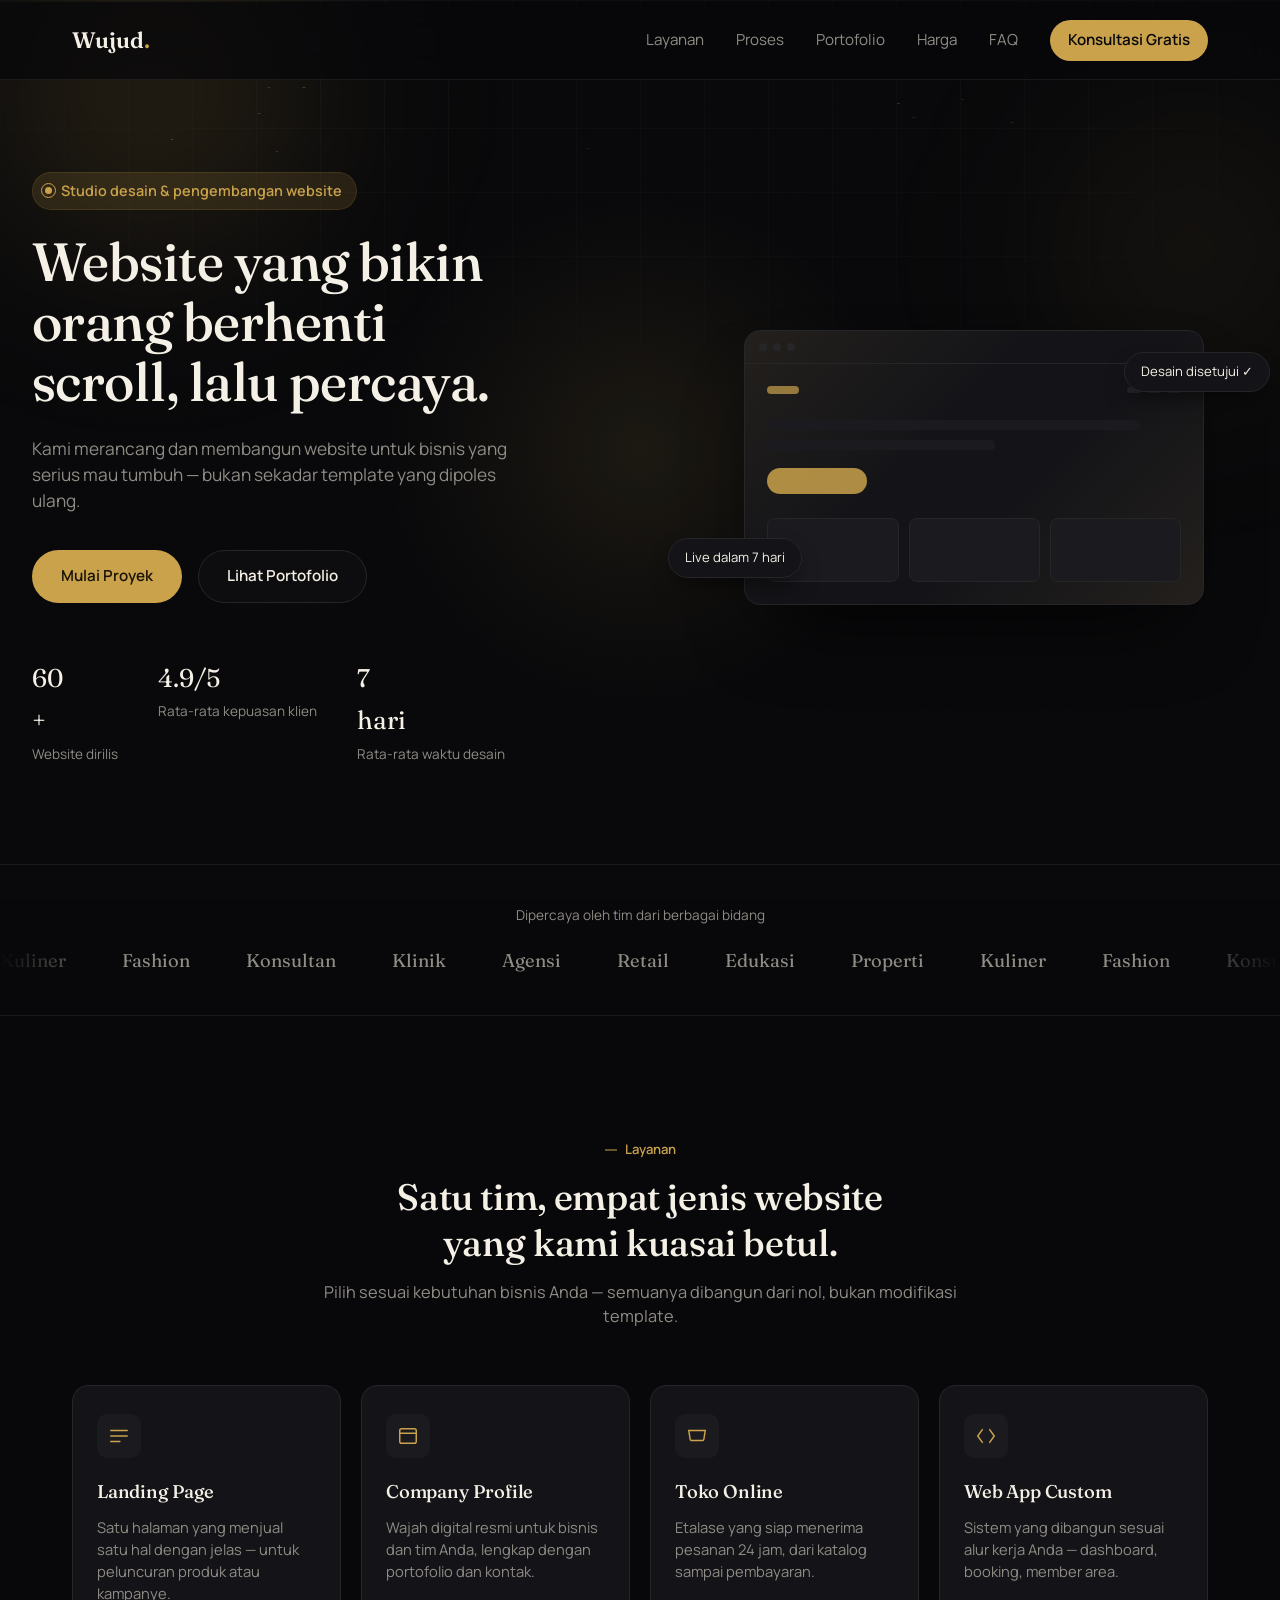
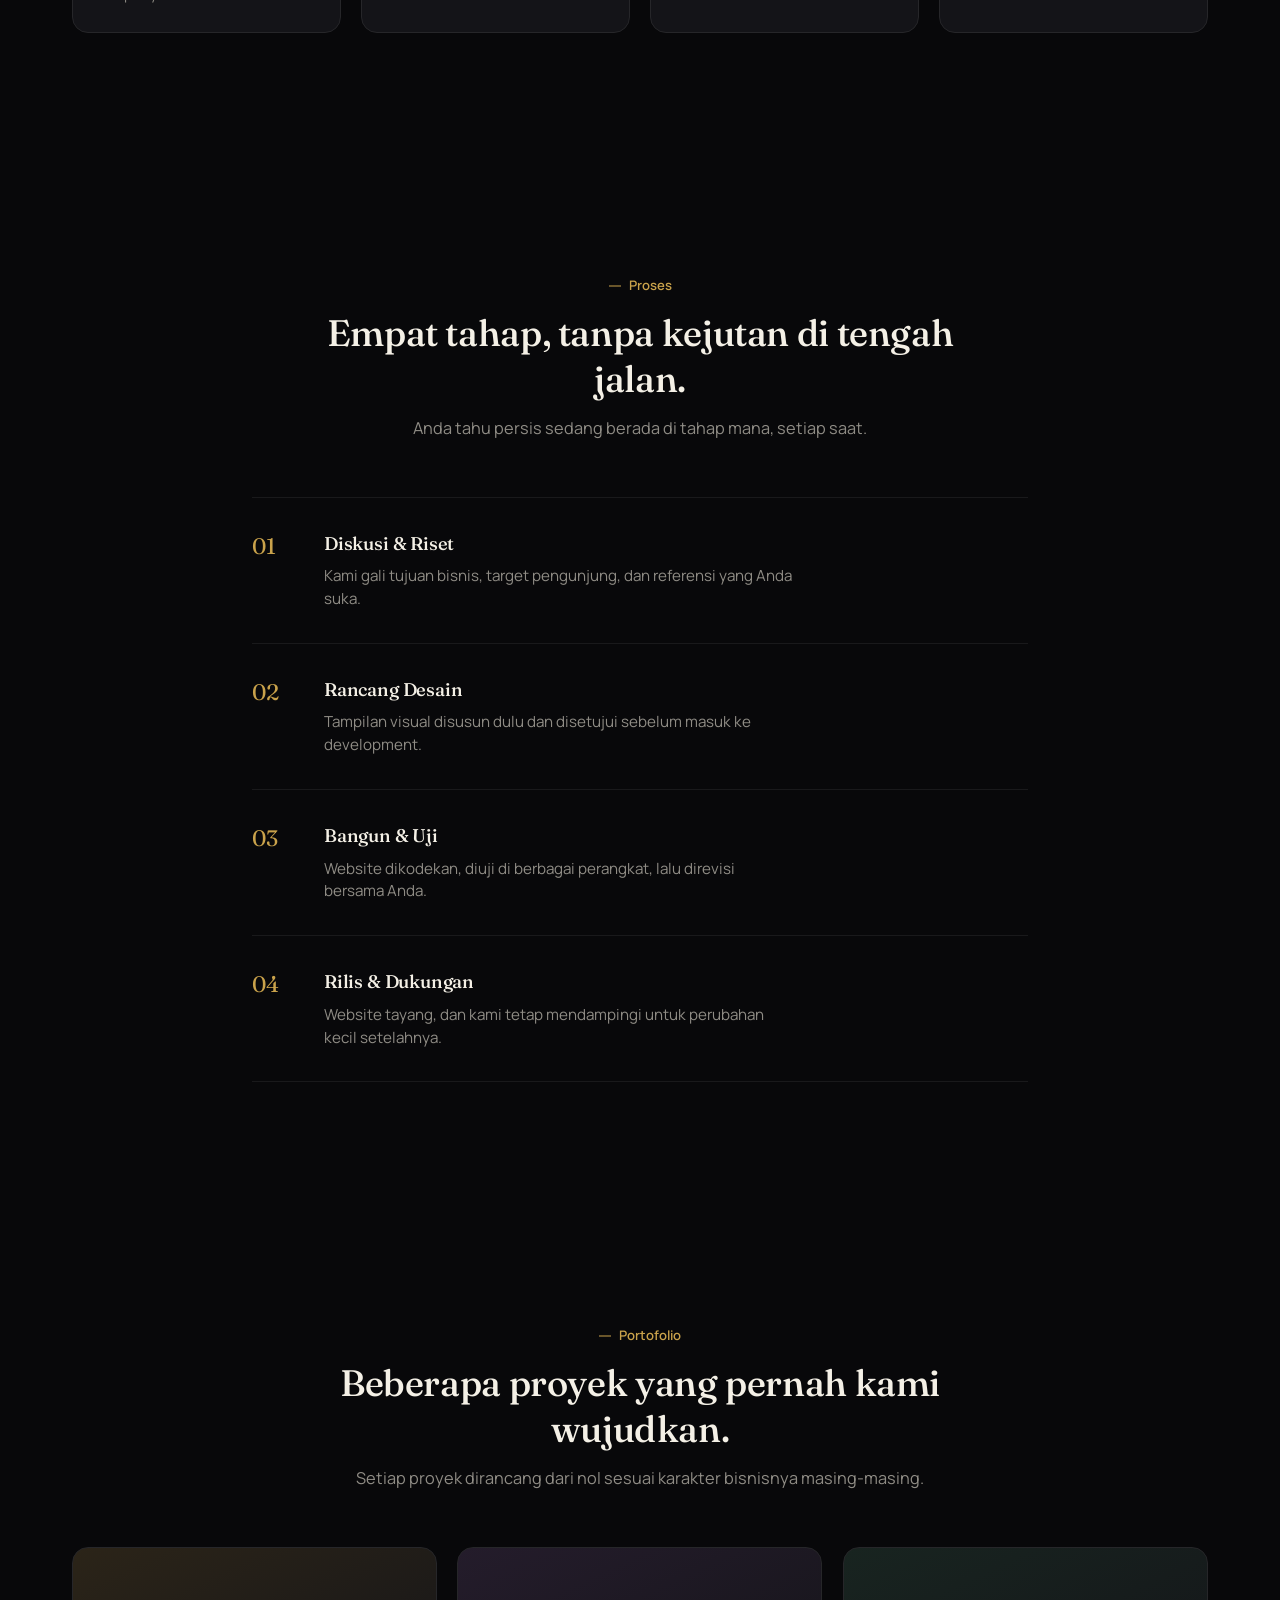
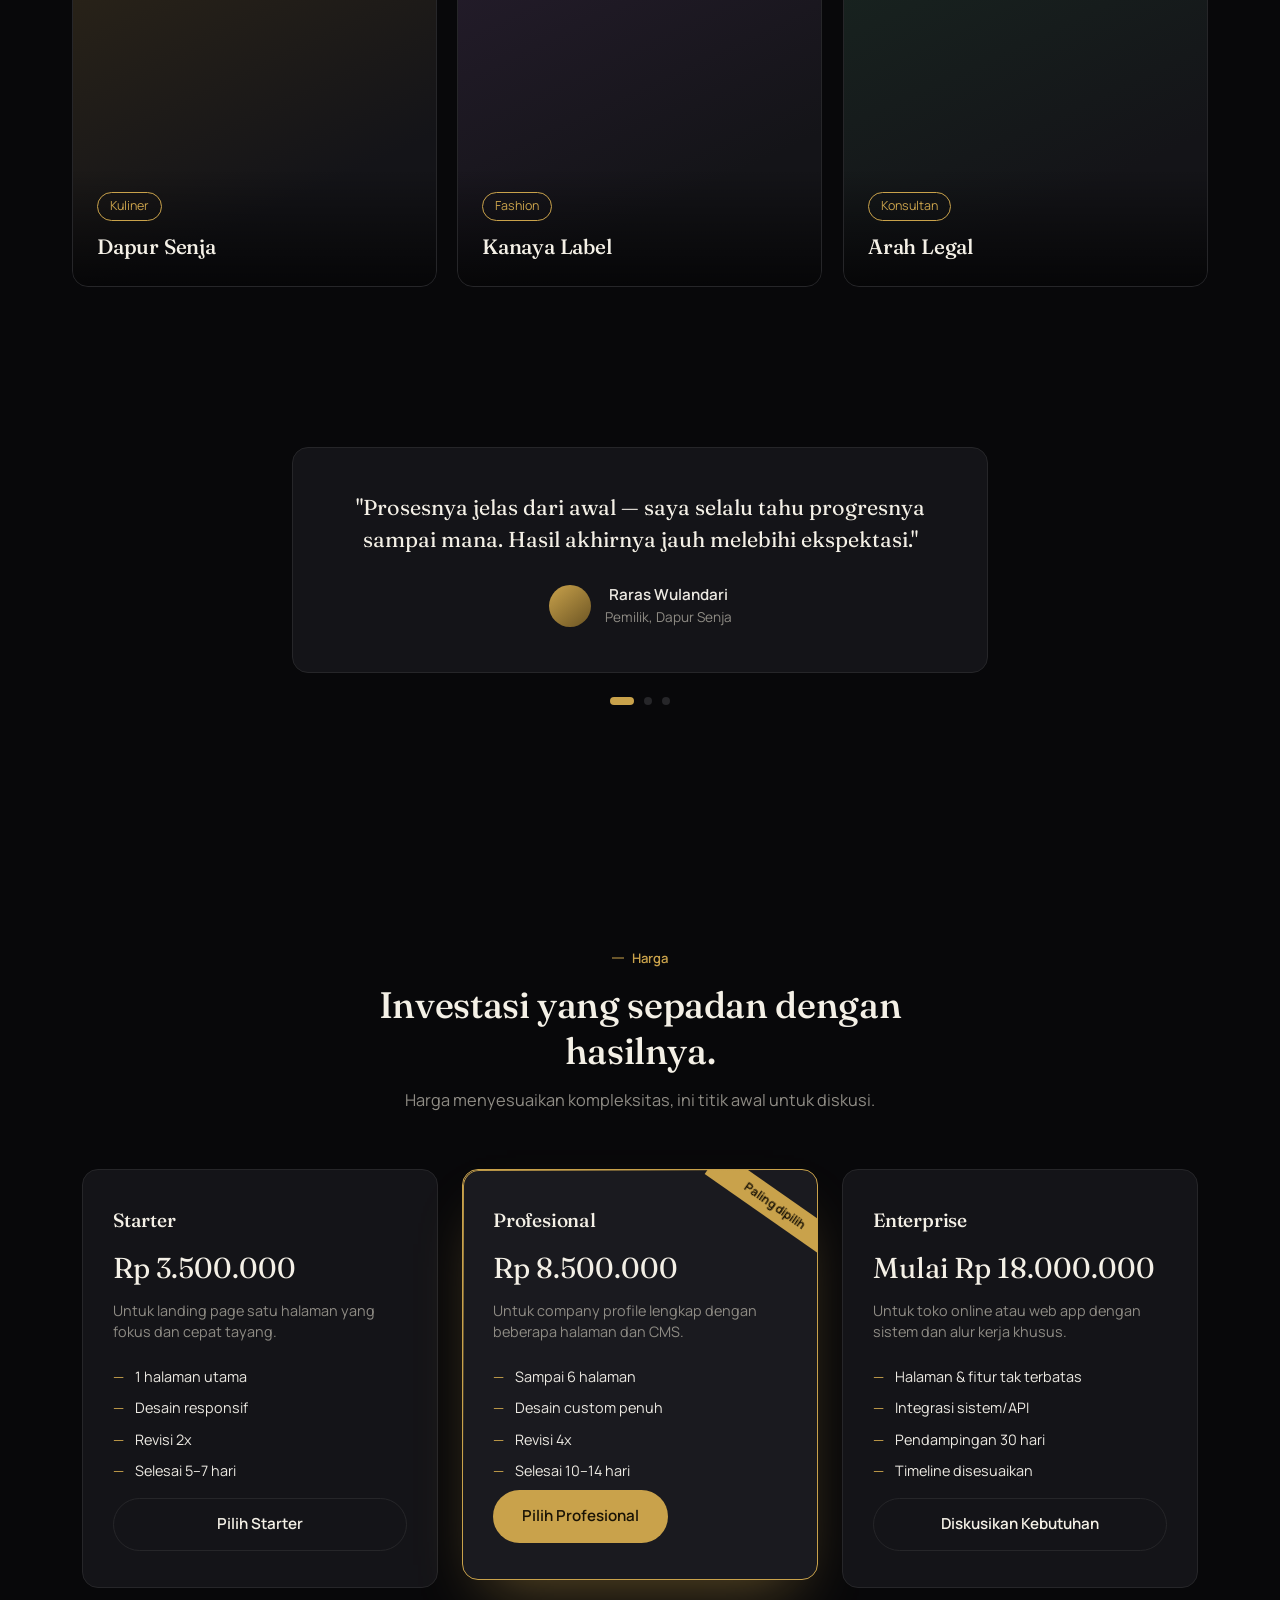
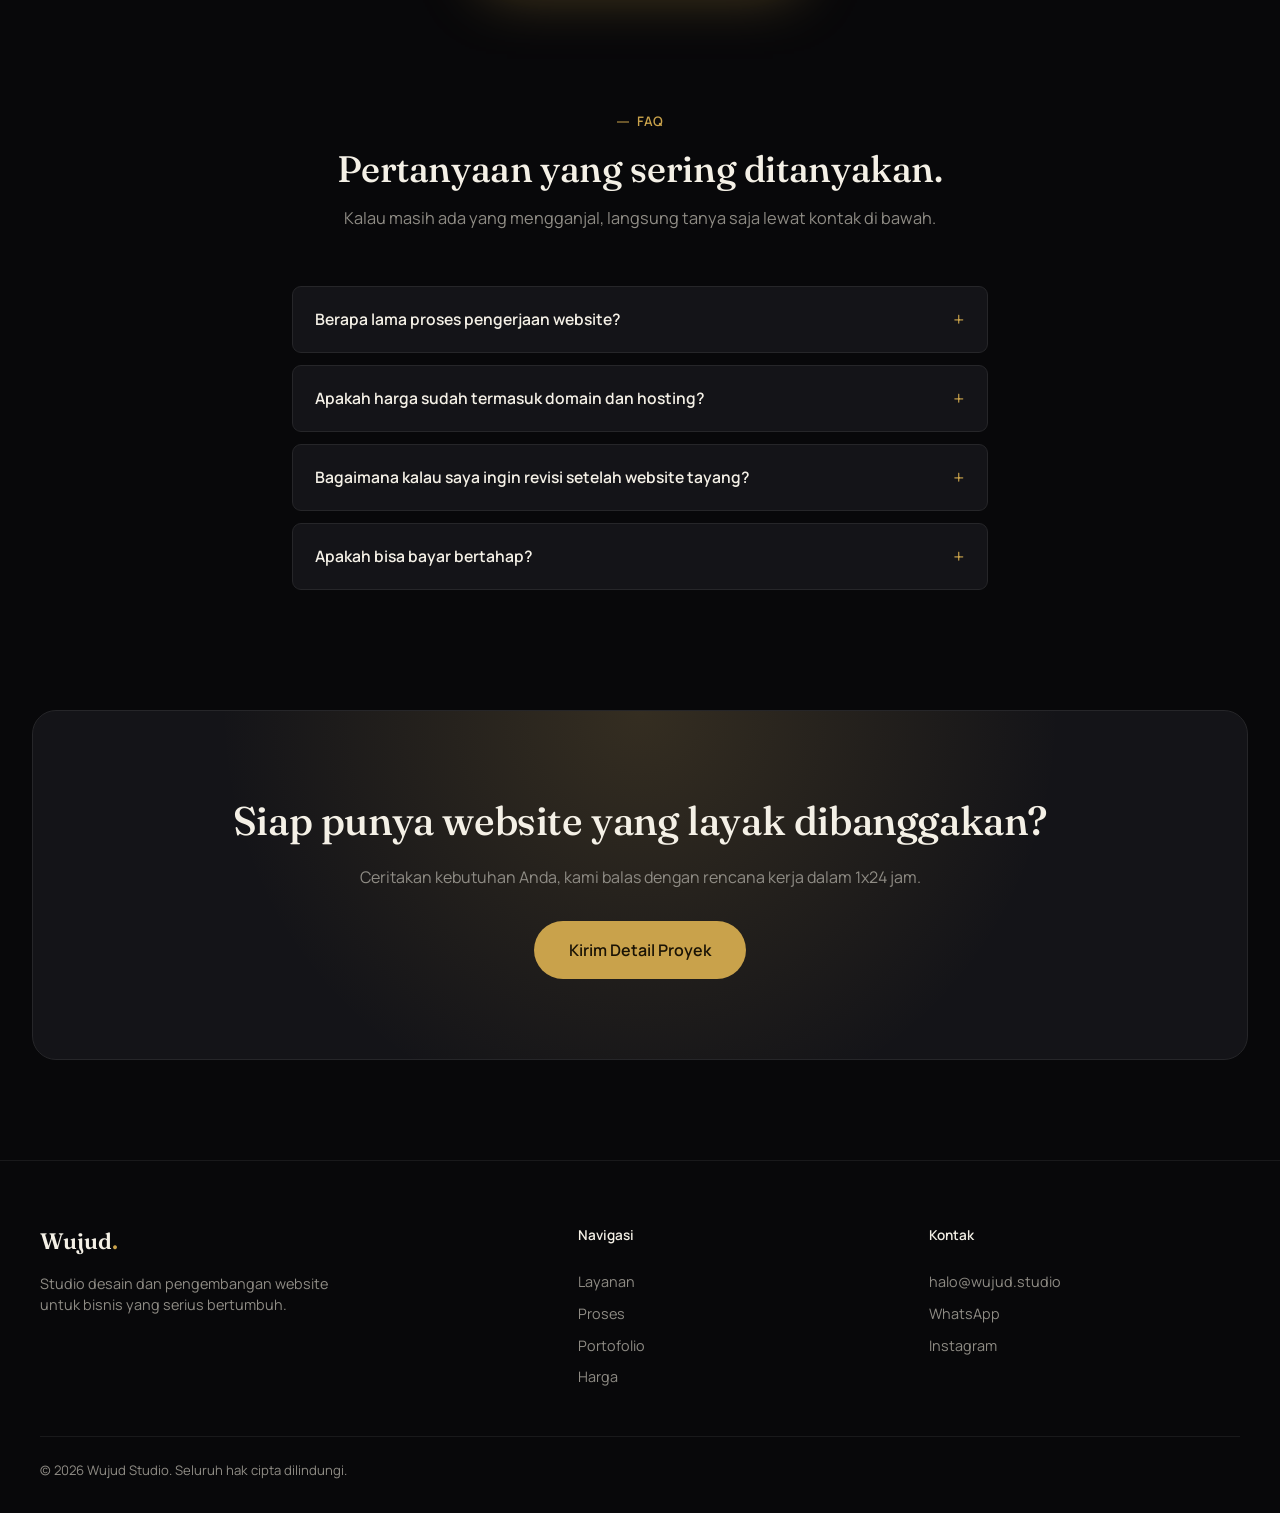
==== index.html @ db8a1443 "Add files via upload" ====
<!DOCTYPE html>
<html lang="id">
<head>
<meta charset="UTF-8">
<meta name="viewport" content="width=device-width, initial-scale=1.0">
<title>Wujud — Studio Desain Website</title>
<link rel="preconnect" href="https://fonts.googleapis.com">
<link rel="preconnect" href="https://fonts.gstatic.com" crossorigin>
<link href="https://fonts.googleapis.com/css2?family=Fraunces:opsz,wght@9..144,400;9..144,500;9..144,600;9..144,700&family=Manrope:wght@400;500;600;700;800&display=swap" rel="stylesheet">
<link rel="stylesheet" href="style2.css">
</head>
<body>

<canvas id="bgCanvas"></canvas>
<div class="cursor-glow" id="cursorGlow"></div>
<div class="noise-overlay"></div>
<div class="scroll-progress"><span id="scrollProgress"></span></div>

<header class="nav" id="nav">
  <div class="nav-inner">
    <a href="#top" class="logo">Wujud<span class="logo-dot">.</span></a>
    <nav class="nav-links" id="navLinks">
      <a href="#layanan">Layanan</a>
      <a href="#proses">Proses</a>
      <a href="#portofolio">Portofolio</a>
      <a href="#harga">Harga</a>
      <a href="#faq">FAQ</a>
      <a href="#kontak" class="nav-cta">Konsultasi Gratis</a>
    </nav>
    <button class="burger" id="burger" aria-label="Buka menu">
      <span></span><span></span><span></span>
    </button>
  </div>
</header>

<main id="top">

  <!-- HERO -->
  <section class="hero">
    <div class="aurora aurora-1"></div>
    <div class="aurora aurora-2"></div>
    <div class="grid-overlay"></div>

    <div class="hero-grid">
      <div class="hero-copy" data-reveal>
        <p class="hero-kicker"><span class="pulse-dot"></span>Studio desain &amp; pengembangan website</p>
        <h1 class="hero-title">Website yang bikin orang berhenti scroll, lalu percaya.</h1>
        <p class="hero-sub">Kami merancang dan membangun website untuk bisnis yang serius mau tumbuh — bukan sekadar template yang dipoles ulang.</p>
        <div class="hero-actions">
          <a href="#kontak" class="btn btn-glow" data-magnetic>
            <span class="btn-shine"></span>
            <span class="btn-label">Mulai Proyek</span>
          </a>
          <a href="#portofolio" class="btn btn-ghost">Lihat Portofolio</a>
        </div>
        <div class="hero-stats">
          <div class="stat">
            <span class="stat-num" data-count="60">0</span><span class="stat-suffix">+</span>
            <span class="stat-label">Website dirilis</span>
          </div>
          <div class="stat">
            <span class="stat-num-decimal">4.9<span class="stat-suffix">/5</span></span>
            <span class="stat-label">Rata-rata kepuasan klien</span>
          </div>
          <div class="stat">
            <span class="stat-num" data-count="7">0</span><span class="stat-suffix"> hari</span>
            <span class="stat-label">Rata-rata waktu desain</span>
          </div>
        </div>
      </div>

      <div class="hero-visual" data-reveal>
        <div class="browser-mock" id="browserMock" data-tilt-soft>
          <div class="browser-glow"></div>
          <div class="browser-bar">
            <span class="dot"></span><span class="dot"></span><span class="dot"></span>
          </div>
          <div class="browser-body">
            <div class="mock-nav">
              <div class="mock-logo"></div>
              <div class="mock-menu"><span></span><span></span><span></span></div>
            </div>
            <div class="mock-hero">
              <div class="mock-line long"></div>
              <div class="mock-line short"></div>
              <div class="mock-btn"></div>
            </div>
            <div class="mock-cards">
              <div class="mock-card"></div>
              <div class="mock-card"></div>
              <div class="mock-card"></div>
            </div>
          </div>
        </div>
        <div class="floating-tag tag-1">Desain disetujui ✓</div>
        <div class="floating-tag tag-2">Live dalam 7 hari</div>
      </div>
    </div>
  </section>

  <!-- MARQUEE TRUST -->
  <section class="trust">
    <p class="trust-label">Dipercaya oleh tim dari berbagai bidang</p>
    <div class="marquee">
      <div class="marquee-track">
        <span>Kuliner</span><span>Fashion</span><span>Konsultan</span><span>Klinik</span><span>Agensi</span><span>Retail</span><span>Edukasi</span><span>Properti</span>
        <span>Kuliner</span><span>Fashion</span><span>Konsultan</span><span>Klinik</span><span>Agensi</span><span>Retail</span><span>Edukasi</span><span>Properti</span>
      </div>
    </div>
  </section>

  <!-- LAYANAN -->
  <section class="services" id="layanan">
    <div class="section-head" data-reveal>
      <span class="eyebrow">Layanan</span>
      <h2>Satu tim, empat jenis website<br>yang kami kuasai betul.</h2>
      <p>Pilih sesuai kebutuhan bisnis Anda — semuanya dibangun dari nol, bukan modifikasi template.</p>
    </div>
    <div class="service-grid" id="serviceGrid">
      <div class="service-card" data-tilt>
        <div class="card-border"></div>
        <div class="service-icon">
          <svg viewBox="0 0 24 24" fill="none"><path d="M3 12h18M3 6h18M3 18h10" stroke="currentColor" stroke-width="1.6" stroke-linecap="round"/></svg>
        </div>
        <h3>Landing Page</h3>
        <p>Satu halaman yang menjual satu hal dengan jelas — untuk peluncuran produk atau kampanye.</p>
      </div>
      <div class="service-card" data-tilt>
        <div class="card-border"></div>
        <div class="service-icon">
          <svg viewBox="0 0 24 24" fill="none"><rect x="3" y="4" width="18" height="16" rx="2" stroke="currentColor" stroke-width="1.6"/><path d="M3 9h18" stroke="currentColor" stroke-width="1.6"/></svg>
        </div>
        <h3>Company Profile</h3>
        <p>Wajah digital resmi untuk bisnis dan tim Anda, lengkap dengan portofolio dan kontak.</p>
      </div>
      <div class="service-card" data-tilt>
        <div class="card-border"></div>
        <div class="service-icon">
          <svg viewBox="0 0 24 24" fill="none"><path d="M3 6h18l-1.5 9.5a2 2 0 01-2 1.5H6.5a2 2 0 01-2-1.5L3 6z" stroke="currentColor" stroke-width="1.6"/><circle cx="9" cy="20" r="1"/><circle cx="17" cy="20" r="1"/></svg>
        </div>
        <h3>Toko Online</h3>
        <p>Etalase yang siap menerima pesanan 24 jam, dari katalog sampai pembayaran.</p>
      </div>
      <div class="service-card" data-tilt>
        <div class="card-border"></div>
        <div class="service-icon">
          <svg viewBox="0 0 24 24" fill="none"><path d="M8 5l-5 7 5 7M16 5l5 7-5 7" stroke="currentColor" stroke-width="1.6" stroke-linecap="round" stroke-linejoin="round"/></svg>
        </div>
        <h3>Web App Custom</h3>
        <p>Sistem yang dibangun sesuai alur kerja Anda — dashboard, booking, member area.</p>
      </div>
    </div>
  </section>

  <!-- PROSES -->
  <section class="process" id="proses">
    <div class="section-head" data-reveal>
      <span class="eyebrow">Proses</span>
      <h2>Empat tahap, tanpa kejutan di tengah jalan.</h2>
      <p>Anda tahu persis sedang berada di tahap mana, setiap saat.</p>
    </div>
    <div class="process-list">
      <div class="process-item" data-reveal>
        <span class="process-num">01</span>
        <div>
          <h3>Diskusi &amp; Riset</h3>
          <p>Kami gali tujuan bisnis, target pengunjung, dan referensi yang Anda suka.</p>
        </div>
      </div>
      <div class="process-item" data-reveal>
        <span class="process-num">02</span>
        <div>
          <h3>Rancang Desain</h3>
          <p>Tampilan visual disusun dulu dan disetujui sebelum masuk ke development.</p>
        </div>
      </div>
      <div class="process-item" data-reveal>
        <span class="process-num">03</span>
        <div>
          <h3>Bangun &amp; Uji</h3>
          <p>Website dikodekan, diuji di berbagai perangkat, lalu direvisi bersama Anda.</p>
        </div>
      </div>
      <div class="process-item" data-reveal>
        <span class="process-num">04</span>
        <div>
          <h3>Rilis &amp; Dukungan</h3>
          <p>Website tayang, dan kami tetap mendampingi untuk perubahan kecil setelahnya.</p>
        </div>
      </div>
    </div>
  </section>

  <!-- PORTOFOLIO -->
  <section class="portfolio" id="portofolio">
    <div class="section-head" data-reveal>
      <span class="eyebrow">Portofolio</span>
      <h2>Beberapa proyek yang pernah kami wujudkan.</h2>
      <p>Setiap proyek dirancang dari nol sesuai karakter bisnisnya masing-masing.</p>
    </div>
    <div class="portfolio-grid">
      <div class="portfolio-card pf-1" data-tilt>
        <div class="pf-shine"></div>
        <div class="pf-overlay">
          <span class="pf-tag">Kuliner</span>
          <h3>Dapur Senja</h3>
        </div>
      </div>
      <div class="portfolio-card pf-2" data-tilt>
        <div class="pf-shine"></div>
        <div class="pf-overlay">
          <span class="pf-tag">Fashion</span>
          <h3>Kanaya Label</h3>
        </div>
      </div>
      <div class="portfolio-card pf-3" data-tilt>
        <div class="pf-shine"></div>
        <div class="pf-overlay">
          <span class="pf-tag">Konsultan</span>
          <h3>Arah Legal</h3>
        </div>
      </div>
    </div>
  </section>

  <!-- TESTIMONIAL CAROUSEL -->
  <section class="testimonial">
    <div class="testimonial-carousel" id="testiCarousel">
      <div class="testimonial-track" id="testiTrack">
        <div class="testimonial-card is-active">
          <p class="quote">"Prosesnya jelas dari awal — saya selalu tahu progresnya sampai mana. Hasil akhirnya jauh melebihi ekspektasi."</p>
          <div class="quote-author">
            <div class="avatar" style="background:linear-gradient(140deg, var(--brass), #6b5423);"></div>
            <div>
              <p class="author-name">Raras Wulandari</p>
              <p class="author-role">Pemilik, Dapur Senja</p>
            </div>
          </div>
        </div>
        <div class="testimonial-card">
          <p class="quote">"Komunikasinya enak, revisinya cepat. Website baru bikin toko online kami kelihatan jauh lebih rapi dan bisa dipercaya."</p>
          <div class="quote-author">
            <div class="avatar" style="background:linear-gradient(140deg, #e9d9ab, #8a6b2c);"></div>
            <div>
              <p class="author-name">Bimo Sasongko</p>
              <p class="author-role">Founder, Kanaya Label</p>
            </div>
          </div>
        </div>
        <div class="testimonial-card">
          <p class="quote">"Tim Wujud paham kebutuhan bisnis jasa yang agak rumit. Hasilnya bukan cuma cantik, tapi memang gampang dipakai klien kami."</p>
          <div class="quote-author">
            <div class="avatar" style="background:linear-gradient(140deg, #d8c48a, #4a3c17);"></div>
            <div>
              <p class="author-name">Nadira Putri</p>
              <p class="author-role">Direktur, Arah Legal</p>
            </div>
          </div>
        </div>
      </div>
      <div class="testimonial-dots" id="testiDots">
        <button class="dot-btn is-active" data-index="0" aria-label="Testimoni 1"></button>
        <button class="dot-btn" data-index="1" aria-label="Testimoni 2"></button>
        <button class="dot-btn" data-index="2" aria-label="Testimoni 3"></button>
      </div>
    </div>
  </section>

  <!-- HARGA -->
  <section class="pricing" id="harga">
    <div class="section-head" data-reveal>
      <span class="eyebrow">Harga</span>
      <h2>Investasi yang sepadan dengan hasilnya.</h2>
      <p>Harga menyesuaikan kompleksitas, ini titik awal untuk diskusi.</p>
    </div>
    <div class="pricing-grid">
      <div class="price-card" data-tilt-soft>
        <h3>Starter</h3>
        <p class="price">Rp 3.500.000</p>
        <p class="price-desc">Untuk landing page satu halaman yang fokus dan cepat tayang.</p>
        <ul>
          <li>1 halaman utama</li>
          <li>Desain responsif</li>
          <li>Revisi 2x</li>
          <li>Selesai 5–7 hari</li>
        </ul>
        <a href="pesan.html?paket=starter" class="btn btn-outline">Pilih Starter</a>
      </div>
      <div class="price-card featured" data-tilt-soft>
        <span class="price-badge">Paling dipilih</span>
        <div class="card-border"></div>
        <h3>Profesional</h3>
        <p class="price">Rp 8.500.000</p>
        <p class="price-desc">Untuk company profile lengkap dengan beberapa halaman dan CMS.</p>
        <ul>
          <li>Sampai 6 halaman</li>
          <li>Desain custom penuh</li>
          <li>Revisi 4x</li>
          <li>Selesai 10–14 hari</li>
        </ul>
        <a href="pesan.html?paket=profesional" class="btn btn-glow" data-magnetic><span class="btn-shine"></span><span class="btn-label">Pilih Profesional</span></a>
      </div>
      <div class="price-card" data-tilt-soft>
        <h3>Enterprise</h3>
        <p class="price">Mulai Rp 18.000.000</p>
        <p class="price-desc">Untuk toko online atau web app dengan sistem dan alur kerja khusus.</p>
        <ul>
          <li>Halaman &amp; fitur tak terbatas</li>
          <li>Integrasi sistem/API</li>
          <li>Pendampingan 30 hari</li>
          <li>Timeline disesuaikan</li>
        </ul>
        <a href="pesan.html?paket=enterprise" class="btn btn-outline">Diskusikan Kebutuhan</a>
      </div>
    </div>
  </section>

  <!-- FAQ -->
  <section class="faq" id="faq">
    <div class="section-head" data-reveal>
      <span class="eyebrow">FAQ</span>
      <h2>Pertanyaan yang sering ditanyakan.</h2>
      <p>Kalau masih ada yang mengganjal, langsung tanya saja lewat kontak di bawah.</p>
    </div>
    <div class="faq-list">
      <div class="faq-item">
        <button class="faq-question">
          <span>Berapa lama proses pengerjaan website?</span>
          <span class="faq-icon">+</span>
        </button>
        <div class="faq-answer"><p>Tergantung paket — landing page sekitar 5–7 hari, company profile 10–14 hari, sedangkan web app custom disesuaikan dengan kompleksitas fitur.</p></div>
      </div>
      <div class="faq-item">
        <button class="faq-question">
          <span>Apakah harga sudah termasuk domain dan hosting?</span>
          <span class="faq-icon">+</span>
        </button>
        <div class="faq-answer"><p>Belum. Kami bantu rekomendasikan dan pasangkan, tapi biaya domain dan hosting dibayar terpisah sesuai penyedia pilihan Anda.</p></div>
      </div>
      <div class="faq-item">
        <button class="faq-question">
          <span>Bagaimana kalau saya ingin revisi setelah website tayang?</span>
          <span class="faq-icon">+</span>
        </button>
        <div class="faq-answer"><p>Setiap paket punya jatah pendampingan setelah rilis. Untuk perubahan besar di luar jatah, kami hitung sebagai proyek tambahan terpisah.</p></div>
      </div>
      <div class="faq-item">
        <button class="faq-question">
          <span>Apakah bisa bayar bertahap?</span>
          <span class="faq-icon">+</span>
        </button>
        <div class="faq-answer"><p>Bisa. Umumnya kami bagi dua tahap: di awal saat proyek dimulai, dan pelunasan saat website siap dirilis.</p></div>
      </div>
    </div>
  </section>

  <!-- CTA -->
  <section class="cta-band" id="kontak">
    <div class="cta-glow"></div>
    <div class="cta-inner" data-reveal>
      <h2>Siap punya website yang layak dibanggakan?</h2>
      <p>Ceritakan kebutuhan Anda, kami balas dengan rencana kerja dalam 1x24 jam.</p>
      <a href="mailto:halo@wujud.studio" class="btn btn-glow btn-lg" data-magnetic>
        <span class="btn-shine"></span>
        <span class="btn-label">Kirim Detail Proyek</span>
      </a>
    </div>
  </section>

</main>

<footer class="footer">
  <div class="footer-inner">
    <div class="footer-brand">
      <a href="#top" class="logo">Wujud<span class="logo-dot">.</span></a>
      <p>Studio desain dan pengembangan website untuk bisnis yang serius bertumbuh.</p>
    </div>
    <div class="footer-col">
      <h4>Navigasi</h4>
      <a href="#layanan">Layanan</a>
      <a href="#proses">Proses</a>
      <a href="#portofolio">Portofolio</a>
      <a href="#harga">Harga</a>
    </div>
    <div class="footer-col">
      <h4>Kontak</h4>
      <a href="mailto:halo@wujud.studio">halo@wujud.studio</a>
      <a href="https://wa.me/6281234567890">WhatsApp</a>
      <a href="#">Instagram</a>
    </div>
  </div>
  <div class="footer-bottom">
    <p>© 2026 Wujud Studio. Seluruh hak cipta dilindungi.</p>
  </div>
</footer>

<script src="script.js"></script>
</body>
</html>
---- style2.css ----
/* ===== TOKENS ===== */
:root{
  --bg: #08080a;
  --bg-alt: #0d0d10;
  --surface: #141418;
  --surface-2: #1a1a1f;
  --border: #262629;
  --border-soft: rgba(255,255,255,0.07);
  --text: #ece9e2;
  --text-muted: #8f8c85;
  --brass: #c9a24b;
  --brass-light: #f4e2b8;
  --brass-soft: rgba(201,162,75,0.14);
  --brass-glow: rgba(201,162,75,0.45);
  --ivory: #f4f0e6;
  --font-display: "Fraunces", serif;
  --font-body: "Manrope", sans-serif;
  --radius: 16px;
  --radius-sm: 9px;
  --ease: cubic-bezier(.22,1,.36,1);
}

*{box-sizing:border-box; margin:0; padding:0;}
html{scroll-behavior:smooth;}

body{
  background:var(--bg);
  color:var(--text);
  font-family:var(--font-body);
  line-height:1.5;
  -webkit-font-smoothing:antialiased;
  overflow-x:hidden;
  cursor:default;
}

@media (prefers-reduced-motion: reduce){
  html{scroll-behavior:auto;}
  *{animation-duration:0.01ms !important; animation-iteration-count:1 !important; transition-duration:0.01ms !important;}
}

a{color:inherit; text-decoration:none;}
ul{list-style:none;}
img{max-width:100%; display:block;}
button{font-family:inherit; background:none; border:none; color:inherit; cursor:pointer;}

/* ===== BACKGROUND LAYERS ===== */
#bgCanvas{
  position:fixed; inset:0; z-index:0; width:100%; height:100%; opacity:0.55;
}
.cursor-glow{
  position:fixed; top:0; left:0; width:520px; height:520px; z-index:1;
  border-radius:50%; pointer-events:none; will-change:transform;
  background:radial-gradient(circle, rgba(201,162,75,0.10) 0%, rgba(201,162,75,0.03) 45%, transparent 70%);
  transform:translate(-50%,-50%);
  mix-blend-mode:screen;
}
@media (hover:none){ .cursor-glow{display:none;} }

.noise-overlay{
  position:fixed; inset:0; pointer-events:none; z-index:2;
  background-image:url("data:image/svg+xml,%3Csvg xmlns='http://www.w3.org/2000/svg' width='120' height='120'%3E%3Cfilter id='n'%3E%3CfeTurbulence type='fractalNoise' baseFrequency='0.9' numOctaves='2' stitchTiles='stitch'/%3E%3C/filter%3E%3Crect width='100%25' height='100%25' filter='url(%23n)' opacity='0.035'/%3E%3C/svg%3E");
  mix-blend-mode:overlay;
}

.scroll-progress{
  position:fixed; top:0; left:0; right:0; height:2px; z-index:200; background:transparent;
}
.scroll-progress span{
  display:block; height:100%; width:0%;
  background:linear-gradient(90deg, var(--brass), var(--brass-light));
  transition:width .08s linear;
}

section{position:relative; z-index:3;}
h1,h2,h3{font-family:var(--font-display); font-weight:500; letter-spacing:-0.01em; color:var(--ivory);}
:focus-visible{outline:2px solid var(--brass); outline-offset:3px;}

.eyebrow{
  display:inline-block; font-size:0.82rem; color:var(--brass); font-weight:600;
  margin-bottom:14px; position:relative; padding-left:20px;
}
.eyebrow::before{
  content:''; position:absolute; left:0; top:50%; transform:translateY(-50%);
  width:12px; height:1px; background:var(--brass);
}

/* ===== NAV ===== */
.nav{
  position:fixed; top:2px; left:0; right:0; z-index:100;
  background:rgba(8,8,10,0.7);
  backdrop-filter:blur(16px);
  border-bottom:1px solid var(--border-soft);
  transition:box-shadow .3s var(--ease);
}
.nav-inner{
  max-width:1200px; margin:0 auto; padding:18px 32px;
  display:flex; align-items:center; justify-content:space-between;
}
.logo{font-family:var(--font-display); font-size:1.4rem; color:var(--ivory); font-weight:600;}
.logo-dot{color:var(--brass);}
.nav-links{display:flex; align-items:center; gap:32px; font-size:0.95rem;}
.nav-links a{color:var(--text-muted); transition:color .2s var(--ease); position:relative;}
.nav-links a:not(.nav-cta)::after{
  content:''; position:absolute; left:0; bottom:-4px; width:0; height:1px; background:var(--brass);
  transition:width .25s var(--ease);
}
.nav-links a:not(.nav-cta):hover::after{width:100%;}
.nav-links a:hover{color:var(--ivory);}
.nav-cta{
  color:var(--bg) !important; background:var(--brass); padding:9px 18px; border-radius:100px; font-weight:600;
  transition:transform .2s var(--ease), background .2s;
}
.nav-cta:hover{background:var(--ivory) !important; transform:translateY(-2px);}
.burger{display:none; flex-direction:column; gap:5px; padding:6px;}
.burger span{width:22px; height:2px; background:var(--ivory); border-radius:2px; transition:.25s var(--ease);}
.burger.is-open span:nth-child(1){transform:translateY(7px) rotate(45deg);}
.burger.is-open span:nth-child(2){opacity:0;}
.burger.is-open span:nth-child(3){transform:translateY(-7px) rotate(-45deg);}

/* ===== HERO ===== */
.hero{padding:172px 32px 100px; max-width:1280px; margin:0 auto; overflow:hidden;}
.aurora{
  position:absolute; border-radius:50%; filter:blur(90px); z-index:-1; pointer-events:none;
  animation:drift 18s ease-in-out infinite;
}
.aurora-1{
  width:460px; height:460px; background:radial-gradient(circle, rgba(201,162,75,0.22), transparent 70%);
  top:-140px; left:-80px;
}
.aurora-2{
  width:380px; height:380px; background:radial-gradient(circle, rgba(201,162,75,0.12), transparent 70%);
  top:60px; right:-100px; animation-delay:-9s;
}
@keyframes drift{
  0%,100%{transform:translate(0,0) scale(1);}
  50%{transform:translate(30px,-20px) scale(1.08);}
}
.grid-overlay{
  position:absolute; inset:0; z-index:-1; opacity:0.35;
  background-image:
    linear-gradient(to right, var(--border-soft) 1px, transparent 1px),
    linear-gradient(to bottom, var(--border-soft) 1px, transparent 1px);
  background-size:64px 64px;
  mask-image:radial-gradient(ellipse 70% 60% at 50% 0%, black 40%, transparent 90%);
}

.hero-grid{display:grid; grid-template-columns:1.05fr 0.95fr; gap:64px; align-items:center;}
[data-reveal]{opacity:0; transform:translateY(18px); animation:reveal .8s var(--ease) forwards;}
.hero-copy[data-reveal]{animation-delay:.05s;}
.hero-visual[data-reveal]{animation-delay:.25s;}
@keyframes reveal{to{opacity:1; transform:translateY(0);}}

.hero-kicker{
  display:inline-flex; align-items:center; gap:9px;
  color:var(--brass); font-size:0.9rem; font-weight:600; margin-bottom:22px;
  border:1px solid var(--brass-soft); background:var(--brass-soft);
  padding:7px 14px 7px 12px; border-radius:100px;
}
.pulse-dot{
  width:7px; height:7px; border-radius:50%; background:var(--brass); position:relative;
}
.pulse-dot::after{
  content:''; position:absolute; inset:-4px; border-radius:50%; border:1px solid var(--brass);
  animation:pulse 2s ease-out infinite;
}
@keyframes pulse{0%{transform:scale(0.6); opacity:1;} 100%{transform:scale(1.8); opacity:0;}}

.hero-title{font-size:clamp(2.3rem, 4.2vw, 3.7rem); line-height:1.12; max-width:14ch; margin-bottom:24px;}
.hero-sub{color:var(--text-muted); font-size:1.08rem; max-width:46ch; margin-bottom:36px;}
.hero-actions{display:flex; gap:16px; margin-bottom:56px; flex-wrap:wrap;}

.hero-stats{display:flex; gap:40px; flex-wrap:wrap;}
.stat{display:flex; flex-direction:column; gap:4px;}
.stat-num, .stat-num-decimal{font-family:var(--font-display); font-size:1.6rem; color:var(--ivory);}
.stat-suffix{font-family:var(--font-display); font-size:1.6rem; color:var(--ivory);}
.stat-label{font-size:0.85rem; color:var(--text-muted);}

/* ---- Buttons ---- */
.btn{
  display:inline-flex; align-items:center; justify-content:center; gap:8px;
  padding:14px 28px; border-radius:100px; font-weight:600; font-size:0.95rem;
  cursor:pointer; transition:transform .25s var(--ease), box-shadow .25s var(--ease);
  border:1px solid transparent; position:relative; overflow:hidden;
}
.btn-lg{padding:16px 34px; font-size:1rem;}

.btn-glow{color:#1a1305; background:var(--brass); isolation:isolate;}
.btn-glow::before{
  content:''; position:absolute; inset:-2px; z-index:-1; border-radius:inherit;
  background:conic-gradient(from 0deg, var(--brass), var(--brass-light), var(--brass), var(--brass-light), var(--brass));
  opacity:0; transition:opacity .3s var(--ease);
  animation:spin 3.5s linear infinite; animation-play-state:paused;
}
.btn-glow:hover{transform:translateY(-2px); box-shadow:0 14px 34px -8px var(--brass-glow);}
.btn-glow:hover::before{opacity:1; animation-play-state:running;}
@keyframes spin{to{transform:rotate(360deg);}}

.btn-shine{
  position:absolute; top:0; left:-60%; width:40%; height:100%;
  background:linear-gradient(115deg, transparent, rgba(255,255,255,0.55), transparent);
  transform:skewX(-20deg); transition:left .6s var(--ease);
}
.btn-glow:hover .btn-shine{left:130%;}
.btn-label{position:relative;}

.btn-ghost{color:var(--ivory); border-color:var(--border); background:rgba(255,255,255,0.02);}
.btn-ghost:hover{border-color:var(--brass); color:var(--brass); transform:translateY(-2px);}

.btn-outline{color:var(--ivory); border-color:var(--border); width:100%; margin-top:8px;}
.btn-outline:hover{border-color:var(--brass); color:var(--brass);}

/* ---- Hero visual ---- */
.hero-visual{position:relative; display:flex; justify-content:center; align-items:center; perspective:1200px;}
.browser-mock{
  width:100%; max-width:460px; background:var(--surface); border:1px solid var(--border);
  border-radius:var(--radius); overflow:hidden; position:relative;
  box-shadow:0 40px 80px -30px rgba(0,0,0,0.75);
  animation:float 6s ease-in-out infinite;
  transform-style:preserve-3d; transition:transform .15s ease-out;
}
.browser-glow{
  position:absolute; inset:-1px; z-index:-1; border-radius:inherit; opacity:0.6;
  background:linear-gradient(135deg, var(--brass-soft), transparent 40%, transparent 60%, var(--brass-soft));
}
@keyframes float{
  0%,100%{transform:translateY(0px) rotate(-1deg);}
  50%{transform:translateY(-14px) rotate(0.5deg);}
}
.browser-bar{display:flex; gap:6px; padding:12px 14px; border-bottom:1px solid var(--border);}
.browser-bar .dot{width:8px; height:8px; border-radius:50%; background:var(--border);}
.browser-body{padding:22px;}
.mock-nav{display:flex; justify-content:space-between; align-items:center; margin-bottom:26px;}
.mock-logo{width:32px; height:8px; border-radius:4px; background:var(--brass); opacity:0.7;}
.mock-menu{display:flex; gap:6px;}
.mock-menu span{width:14px; height:6px; border-radius:3px; background:var(--border);}
.mock-hero{margin-bottom:24px;}
.mock-line{height:10px; border-radius:4px; background:var(--surface-2); margin-bottom:10px;}
.mock-line.long{width:90%;}
.mock-line.short{width:55%; margin-bottom:18px;}
.mock-btn{width:100px; height:26px; border-radius:100px; background:var(--brass); opacity:0.85;}
.mock-cards{display:flex; gap:10px;}
.mock-card{flex:1; height:64px; border-radius:8px; background:var(--surface-2); border:1px solid var(--border);}

.floating-tag{
  position:absolute; background:var(--surface); border:1px solid var(--border);
  padding:9px 16px; border-radius:100px; font-size:0.82rem; color:var(--ivory);
  box-shadow:0 12px 24px -8px rgba(0,0,0,0.6);
  animation:float 6s ease-in-out infinite;
}
.tag-1{top:8%; right:-4%; animation-delay:-2s;}
.tag-2{bottom:10%; left:-6%; animation-delay:-4s;}

/* ===== MARQUEE TRUST ===== */
.trust{padding:40px 0; border-top:1px solid var(--border-soft); border-bottom:1px solid var(--border-soft); overflow:hidden;}
.trust-label{text-align:center; color:var(--text-muted); font-size:0.85rem; margin-bottom:22px;}
.marquee{
  width:100%; mask-image:linear-gradient(to right, transparent, black 10%, black 90%, transparent);
}
.marquee-track{
  display:flex; gap:56px; width:max-content; animation:scroll-left 26s linear infinite;
}
.marquee-track span{
  font-family:var(--font-display); color:var(--text-muted); font-size:1.15rem; white-space:nowrap;
}
@keyframes scroll-left{
  from{transform:translateX(0);}
  to{transform:translateX(-50%);}
}

/* ===== SECTION HEAD ===== */
.section-head{max-width:640px; margin:0 auto 56px; text-align:center;}
.section-head h2{font-size:clamp(1.7rem, 3vw, 2.3rem); line-height:1.25; margin-bottom:14px;}
.section-head p{color:var(--text-muted); font-size:1.02rem;}

/* ===== SERVICES ===== */
.services{padding:120px 32px; max-width:1200px; margin:0 auto;}
.service-grid{display:grid; grid-template-columns:repeat(4, 1fr); gap:20px; perspective:1000px;}
.service-card{
  position:relative; overflow:hidden; background:var(--surface); border:1px solid var(--border);
  border-radius:var(--radius); padding:28px 24px;
  transition:transform .25s ease-out, border-color .3s var(--ease);
  transform-style:preserve-3d; will-change:transform;
}
.card-border{
  position:absolute; inset:0; border-radius:inherit; padding:1px; opacity:0; pointer-events:none;
  background:linear-gradient(135deg, var(--brass), transparent 40%);
  -webkit-mask:linear-gradient(#000 0 0) content-box, linear-gradient(#000 0 0);
  -webkit-mask-composite:xor; mask-composite:exclude;
  transition:opacity .3s var(--ease);
}
.service-card:hover .card-border{opacity:1;}
.service-card::before{
  content:''; position:absolute; inset:0; opacity:0; transition:opacity .35s var(--ease);
  background:radial-gradient(240px circle at var(--x,50%) var(--y,0%), var(--brass-soft), transparent 70%);
  pointer-events:none;
}
.service-card:hover{border-color:var(--brass);}
.service-card:hover::before{opacity:1;}
.service-icon{
  width:44px; height:44px; border-radius:10px; background:var(--surface-2);
  display:flex; align-items:center; justify-content:center; color:var(--brass); margin-bottom:20px;
  transition:transform .3s var(--ease);
}
.service-card:hover .service-icon{transform:scale(1.08) rotate(-4deg);}
.service-icon svg{width:22px; height:22px;}
.service-card h3{font-size:1.15rem; margin-bottom:10px;}
.service-card p{color:var(--text-muted); font-size:0.92rem;}

/* ===== PROCESS ===== */
.process{padding:120px 32px; max-width:840px; margin:0 auto;}
.process-list{display:flex; flex-direction:column;}
.process-item{display:flex; gap:28px; padding:32px 0; border-top:1px solid var(--border-soft); transition:padding-left .3s var(--ease);}
.process-item:hover{padding-left:8px;}
.process-item:last-child{border-bottom:1px solid var(--border-soft);}
.process-num{font-family:var(--font-display); font-size:1.4rem; color:var(--brass); min-width:44px;}
.process-item h3{font-size:1.15rem; margin-bottom:8px;}
.process-item p{color:var(--text-muted); font-size:0.95rem; max-width:52ch;}

/* ===== PORTFOLIO ===== */
.portfolio{padding:120px 32px; max-width:1200px; margin:0 auto;}
.portfolio-grid{display:grid; grid-template-columns:repeat(3, 1fr); gap:20px; perspective:1000px;}
.portfolio-card{
  position:relative; height:340px; border-radius:var(--radius); overflow:hidden;
  border:1px solid var(--border); transform-style:preserve-3d; will-change:transform;
  transition:transform .25s ease-out, border-color .3s var(--ease);
}
.portfolio-card:hover{border-color:var(--brass);}
.pf-1{background:linear-gradient(155deg, #2b2418, #141418 70%);}
.pf-2{background:linear-gradient(155deg, #241c2b, #141418 70%);}
.pf-3{background:linear-gradient(155deg, #182420, #141418 70%);}
.pf-shine{
  position:absolute; inset:0; opacity:0; transition:opacity .4s var(--ease);
  background:radial-gradient(320px circle at var(--x,50%) var(--y,50%), rgba(255,255,255,0.08), transparent 60%);
}
.portfolio-card:hover .pf-shine{opacity:1;}
.pf-overlay{position:absolute; left:0; right:0; bottom:0; padding:24px; background:linear-gradient(to top, rgba(0,0,0,0.7), transparent);}
.pf-tag{display:inline-block; font-size:0.78rem; color:var(--brass); border:1px solid var(--brass); border-radius:100px; padding:4px 12px; margin-bottom:10px;}
.pf-overlay h3{font-size:1.3rem;}

/* ===== TESTIMONIAL CAROUSEL ===== */
.testimonial{padding:40px 32px 120px; max-width:760px; margin:0 auto;}
.testimonial-carousel{position:relative;}
.testimonial-track{position:relative; min-height:220px;}
.testimonial-card{
  position:absolute; inset:0; background:var(--surface); border:1px solid var(--border);
  border-radius:var(--radius); padding:44px; text-align:center;
  opacity:0; visibility:hidden; transform:translateY(10px);
  transition:opacity .5s var(--ease), transform .5s var(--ease), visibility 0s .5s;
}
.testimonial-card.is-active{
  position:relative; opacity:1; visibility:visible; transform:translateY(0);
  transition:opacity .5s var(--ease), transform .5s var(--ease);
}
.quote{font-family:var(--font-display); font-size:1.35rem; line-height:1.5; color:var(--ivory); margin-bottom:28px;}
.quote-author{display:flex; align-items:center; justify-content:center; gap:14px;}
.avatar{width:42px; height:42px; border-radius:50%;}
.author-name{font-weight:600; font-size:0.95rem;}
.author-role{color:var(--text-muted); font-size:0.85rem;}
.testimonial-dots{display:flex; justify-content:center; gap:10px; margin-top:24px;}
.dot-btn{width:8px; height:8px; border-radius:50%; background:var(--border); transition:all .3s var(--ease);}
.dot-btn.is-active{background:var(--brass); width:24px; border-radius:4px;}

/* ===== PRICING ===== */
.pricing{padding:120px 32px; max-width:1180px; margin:0 auto;}
.pricing-grid{display:grid; grid-template-columns:repeat(3, 1fr); gap:24px; align-items:start; perspective:1200px;}
.price-card{
  position:relative; background:var(--surface); border:1px solid var(--border);
  border-radius:var(--radius); padding:36px 30px; overflow:hidden;
  transition:transform .2s ease-out;
}
.price-card.featured{
  background:var(--surface-2); border-color:var(--brass);
  box-shadow:0 30px 60px -24px var(--brass-glow); transform:translateY(-10px);
}
.price-card .card-border{opacity:1;}
.price-badge{position:absolute; top:22px; right:-34px; background:var(--brass); color:#1a1305; font-size:0.75rem; font-weight:700; padding:5px 40px; transform:rotate(35deg);}
.price-card h3{font-size:1.2rem; margin-bottom:12px;}
.price{font-family:var(--font-display); font-size:1.8rem; color:var(--ivory); margin-bottom:10px;}
.price-desc{color:var(--text-muted); font-size:0.9rem; margin-bottom:22px; min-height:44px;}
.price-card ul{margin-bottom:8px; display:flex; flex-direction:column; gap:10px;}
.price-card li{font-size:0.9rem; color:var(--text); padding-left:22px; position:relative;}
.price-card li::before{content:'—'; position:absolute; left:0; color:var(--brass);}

/* ===== FAQ ===== */
.faq{padding:0 32px 120px; max-width:760px; margin:0 auto;}
.faq-list{display:flex; flex-direction:column; gap:12px;}
.faq-item{background:var(--surface); border:1px solid var(--border); border-radius:var(--radius-sm); overflow:hidden; transition:border-color .3s var(--ease);}
.faq-item.is-open{border-color:var(--brass);}
.faq-question{
  width:100%; display:flex; justify-content:space-between; align-items:center;
  padding:20px 22px; font-size:0.98rem; font-weight:600; color:var(--ivory); text-align:left;
}
.faq-icon{
  font-family:var(--font-display); font-size:1.3rem; color:var(--brass); transition:transform .3s var(--ease);
  flex-shrink:0; margin-left:16px;
}
.faq-item.is-open .faq-icon{transform:rotate(45deg);}
.faq-answer{max-height:0; overflow:hidden; transition:max-height .35s var(--ease);}
.faq-answer p{padding:0 22px 20px; color:var(--text-muted); font-size:0.92rem; max-width:60ch;}

/* ===== CTA BAND ===== */
.cta-band{
  position:relative; margin:0 32px 100px; padding:80px 40px; text-align:center;
  background:var(--surface); border:1px solid var(--border); border-radius:24px; overflow:hidden;
}
.cta-glow{
  position:absolute; inset:0; z-index:0;
  background:radial-gradient(circle at 50% 0%, rgba(201,162,75,0.18), transparent 60%);
}
.cta-inner{position:relative; z-index:1;}
.cta-inner h2{font-size:clamp(1.8rem, 3.4vw, 2.5rem); margin-bottom:14px;}
.cta-inner p{color:var(--text-muted); margin-bottom:32px;}

/* ===== FOOTER ===== */
.footer{border-top:1px solid var(--border-soft); padding:64px 32px 32px;}
.footer-inner{max-width:1200px; margin:0 auto 48px; display:grid; grid-template-columns:1.6fr 1fr 1fr; gap:40px;}
.footer-brand p{color:var(--text-muted); font-size:0.9rem; margin-top:14px; max-width:32ch;}
.footer-col h4{font-size:0.85rem; color:var(--ivory); margin-bottom:16px; font-weight:600;}
.footer-col{display:flex; flex-direction:column; gap:10px;}
.footer-col a{color:var(--text-muted); font-size:0.9rem; transition:color .2s;}
.footer-col a:hover{color:var(--brass);}
.footer-bottom{max-width:1200px; margin:0 auto; padding-top:24px; border-top:1px solid var(--border-soft); color:var(--text-muted); font-size:0.82rem;}

/* ===== RESPONSIVE ===== */
@media (max-width: 980px){
  .hero-grid{grid-template-columns:1fr; gap:56px;}
  .hero{padding-top:140px;}
  .service-grid{grid-template-columns:repeat(2, 1fr);}
  .portfolio-grid{grid-template-columns:1fr;}
  .pricing-grid{grid-template-columns:1fr; max-width:420px; margin-inline:auto;}
  .price-card.featured{transform:none;}
  .footer-inner{grid-template-columns:1fr 1fr;}
}

@media (max-width: 680px){
  .nav-links{
    position:fixed; top:64px; left:0; right:0; bottom:0;
    background:var(--bg-alt); flex-direction:column; justify-content:flex-start;
    padding:40px 32px; gap:24px; transform:translateX(100%); transition:transform .3s var(--ease);
  }
  .nav-links.open{transform:translateX(0);}
  .burger{display:flex;}
  .service-grid{grid-template-columns:1fr;}
  .hero-stats{gap:28px;}
  .footer-inner{grid-template-columns:1fr; gap:32px;}
  .tag-1, .tag-2{display:none;}
  .cursor-glow{display:none;}
}

/* ================= ORDER / PESAN PAGE ================= */
.order-hero{max-width:820px; margin:0 auto; padding:160px 32px 60px; text-align:center;}
.breadcrumb{
  display:flex; justify-content:center; gap:8px; font-size:0.85rem; color:var(--text-muted); margin-bottom:22px;
}
.breadcrumb a{color:var(--text-muted); transition:color .2s;}
.breadcrumb a:hover{color:var(--brass);}
.breadcrumb span:last-child{color:var(--brass);}
.order-title{font-size:clamp(1.9rem, 3.6vw, 2.7rem); line-height:1.2; margin-bottom:18px;}
.order-sub{color:var(--text-muted); font-size:1.02rem; max-width:56ch; margin:0 auto;}

.order-section{padding:20px 32px 140px; max-width:1180px; margin:0 auto;}
.order-layout{display:grid; grid-template-columns:1.5fr 1fr; gap:32px; align-items:start;}
.order-main{display:flex; flex-direction:column; gap:28px;}

.form-block{
  background:var(--surface); border:1px solid var(--border); border-radius:var(--radius);
  padding:32px;
}
.form-block-head{display:flex; gap:18px; margin-bottom:26px;}
.form-step{
  flex-shrink:0; width:34px; height:34px; border-radius:50%; background:var(--brass-soft);
  border:1px solid var(--brass-soft); color:var(--brass); font-family:var(--font-display);
  display:flex; align-items:center; justify-content:center; font-size:1rem;
}
.form-block-head h2{font-size:1.25rem; margin-bottom:4px;}
.form-block-head p{color:var(--text-muted); font-size:0.9rem;}

/* Package select */
.package-select{display:grid; grid-template-columns:repeat(3, 1fr); gap:16px;}
.package-option{position:relative; cursor:pointer;}
.package-option input{position:absolute; opacity:0; width:0; height:0;}
.package-card{
  position:relative; background:var(--surface-2); border:1px solid var(--border); border-radius:var(--radius-sm);
  padding:22px 18px; transition:border-color .25s var(--ease), transform .2s var(--ease), background .25s var(--ease);
}
.package-option:hover .package-card{transform:translateY(-2px); border-color:var(--brass-soft);}
.package-option input:checked + .package-card{
  border-color:var(--brass); background:linear-gradient(155deg, rgba(201,162,75,0.08), var(--surface-2));
}
.package-check{
  position:absolute; top:14px; right:14px; width:20px; height:20px; border-radius:50%;
  border:1px solid var(--border); display:flex; align-items:center; justify-content:center;
  font-size:0.7rem; color:transparent; transition:all .2s var(--ease);
}
.package-option input:checked + .package-card .package-check{
  background:var(--brass); border-color:var(--brass); color:#1a1305;
}
.package-badge{
  display:inline-block; font-size:0.7rem; font-weight:700; color:#1a1305; background:var(--brass);
  padding:3px 10px; border-radius:100px; margin-bottom:10px;
}
.package-card h3{font-size:1.05rem; margin-bottom:6px;}
.package-price{font-family:var(--font-display); color:var(--ivory); font-size:1.2rem; margin-bottom:8px;}
.package-desc{color:var(--text-muted); font-size:0.85rem;}

/* Fields */
.field-grid{display:grid; grid-template-columns:1fr 1fr; gap:20px;}
.field-full{grid-column:1 / -1;}
.field{display:flex; flex-direction:column; gap:8px;}
.field label{font-size:0.85rem; color:var(--text-muted); font-weight:600;}
.field input, .field select, .field textarea{
  background:var(--surface-2); border:1px solid var(--border); border-radius:var(--radius-sm);
  padding:12px 14px; color:var(--text); font-family:var(--font-body); font-size:0.95rem;
  transition:border-color .2s var(--ease), box-shadow .2s var(--ease);
}
.field input::placeholder, .field textarea::placeholder{color:#5c5a54;}
.field input:focus, .field select:focus, .field textarea:focus{
  outline:none; border-color:var(--brass); box-shadow:0 0 0 3px var(--brass-soft);
}
.field textarea{resize:vertical; min-height:110px;}
.field select{appearance:none; background-image:url("data:image/svg+xml,%3Csvg xmlns='http://www.w3.org/2000/svg' width='14' height='9'%3E%3Cpath d='M1 1l6 6 6-6' stroke='%238f8c85' stroke-width='1.6' fill='none'/%3E%3C/svg%3E"); background-repeat:no-repeat; background-position:right 14px center;}

/* Terms box */
.terms-box{background:var(--surface-2); border:1px solid var(--border); border-radius:var(--radius-sm); padding:24px;}
.terms-list{display:flex; flex-direction:column; gap:12px; margin-bottom:22px;}
.terms-list li{
  font-size:0.9rem; color:var(--text); padding-left:22px; position:relative; line-height:1.55;
}
.terms-list li::before{content:'—'; position:absolute; left:0; color:var(--brass);}
.terms-list strong{color:var(--brass);}

.checkbox-row{display:flex; align-items:flex-start; gap:12px; cursor:pointer; font-size:0.88rem; color:var(--text-muted);}
.checkbox-row input{position:absolute; opacity:0; width:0; height:0;}
.checkbox-box{
  flex-shrink:0; width:20px; height:20px; margin-top:1px; border-radius:5px; border:1px solid var(--border);
  display:flex; align-items:center; justify-content:center; transition:all .2s var(--ease);
}
.checkbox-mark{opacity:0; color:#1a1305; font-size:0.72rem; transition:opacity .15s;}
.checkbox-row input:checked + .checkbox-box{background:var(--brass); border-color:var(--brass);}
.checkbox-row input:checked + .checkbox-box .checkbox-mark{opacity:1;}
.checkbox-row input:focus-visible + .checkbox-box{outline:2px solid var(--brass); outline-offset:2px;}

.form-disclaimer{
  font-size:0.82rem; color:var(--text-muted); text-align:center; border:1px dashed var(--border);
  border-radius:var(--radius-sm); padding:14px 18px;
}

/* Summary sidebar */
.order-summary{position:sticky; top:100px;}
.summary-card{background:var(--surface); border:1px solid var(--brass-soft); border-radius:var(--radius); padding:28px;}
.summary-card h3{font-size:1.1rem; margin-bottom:20px;}
.summary-package{display:flex; justify-content:space-between; align-items:baseline; margin-bottom:14px;}
.summary-package-name{font-family:var(--font-display); font-size:1.15rem; color:var(--ivory);}
.summary-package-price{font-family:var(--font-display); font-size:1.15rem; color:var(--brass);}
.summary-includes{display:flex; flex-direction:column; gap:8px; margin-bottom:20px;}
.summary-includes li{font-size:0.85rem; color:var(--text-muted); padding-left:18px; position:relative;}
.summary-includes li::before{content:'✓'; position:absolute; left:0; color:var(--brass);}
.summary-divider{height:1px; background:var(--border-soft); margin:18px 0;}
.summary-row{display:flex; justify-content:space-between; font-size:0.88rem; color:var(--text); padding:6px 0;}
.summary-row.muted{color:var(--text-muted);}
.summary-row.highlight{color:var(--brass); font-weight:700; font-size:0.95rem;}
.btn-block{width:100%; margin-top:20px;}
.summary-note{text-align:center; font-size:0.78rem; color:var(--text-muted); margin-top:12px;}

/* Confirmation panel */
.confirmation-panel{
  max-width:520px; margin:0 auto; text-align:center; background:var(--surface);
  border:1px solid var(--brass); border-radius:var(--radius); padding:52px 40px;
}
.confirmation-icon{
  width:56px; height:56px; border-radius:50%; background:var(--brass-soft); color:var(--brass);
  display:flex; align-items:center; justify-content:center; font-size:1.4rem; margin:0 auto 20px;
  border:1px solid var(--brass);
}
.confirmation-panel h2{font-size:1.5rem; margin-bottom:14px;}
.confirmation-panel p{color:var(--text-muted); font-size:0.95rem; margin-bottom:14px;}
.confirmation-panel strong{color:var(--ivory);}
.confirmation-disclaimer{
  font-size:0.82rem; border:1px dashed var(--border); border-radius:var(--radius-sm); padding:14px 18px; margin-bottom:24px;
}

@media (max-width: 900px){
  .order-layout{grid-template-columns:1fr;}
  .order-summary{position:static;}
  .package-select{grid-template-columns:1fr;}
  .field-grid{grid-template-columns:1fr;}
}
/* ===== TOKENS ===== */
:root{
  --bg: #08080a;
  --bg-alt: #0d0d10;
  --surface: #141418;
  --surface-2: #1a1a1f;
  --border: #262629;
  --border-soft: rgba(255,255,255,0.07);
  --text: #ece9e2;
  --text-muted: #8f8c85;
  --brass: #c9a24b;
  --brass-light: #f4e2b8;
  --brass-soft: rgba(201,162,75,0.14);
  --brass-glow: rgba(201,162,75,0.45);
  --ivory: #f4f0e6;
  --font-display: "Fraunces", serif;
  --font-body: "Manrope", sans-serif;
  --radius: 16px;
  --radius-sm: 9px;
  --ease: cubic-bezier(.22,1,.36,1);
}

*{box-sizing:border-box; margin:0; padding:0;}
html{scroll-behavior:smooth;}

body{
  background:var(--bg);
  color:var(--text);
  font-family:var(--font-body);
  line-height:1.5;
  -webkit-font-smoothing:antialiased;
  overflow-x:hidden;
  cursor:default;
}

@media (prefers-reduced-motion: reduce){
  html{scroll-behavior:auto;}
  *{animation-duration:0.01ms !important; animation-iteration-count:1 !important; transition-duration:0.01ms !important;}
}

a{color:inherit; text-decoration:none;}
ul{list-style:none;}
img{max-width:100%; display:block;}
button{font-family:inherit; background:none; border:none; color:inherit; cursor:pointer;}

/* ===== BACKGROUND LAYERS ===== */
#bgCanvas{
  position:fixed; inset:0; z-index:0; width:100%; height:100%; opacity:0.55;
}
.cursor-glow{
  position:fixed; top:0; left:0; width:520px; height:520px; z-index:1;
  border-radius:50%; pointer-events:none; will-change:transform;
  background:radial-gradient(circle, rgba(201,162,75,0.10) 0%, rgba(201,162,75,0.03) 45%, transparent 70%);
  transform:translate(-50%,-50%);
  mix-blend-mode:screen;
}
@media (hover:none){ .cursor-glow{display:none;} }

.noise-overlay{
  position:fixed; inset:0; pointer-events:none; z-index:2;
  background-image:url("data:image/svg+xml,%3Csvg xmlns='http://www.w3.org/2000/svg' width='120' height='120'%3E%3Cfilter id='n'%3E%3CfeTurbulence type='fractalNoise' baseFrequency='0.9' numOctaves='2' stitchTiles='stitch'/%3E%3C/filter%3E%3Crect width='100%25' height='100%25' filter='url(%23n)' opacity='0.035'/%3E%3C/svg%3E");
  mix-blend-mode:overlay;
}

.scroll-progress{
  position:fixed; top:0; left:0; right:0; height:2px; z-index:200; background:transparent;
}
.scroll-progress span{
  display:block; height:100%; width:0%;
  background:linear-gradient(90deg, var(--brass), var(--brass-light));
  transition:width .08s linear;
}

section{position:relative; z-index:3;}
h1,h2,h3{font-family:var(--font-display); font-weight:500; letter-spacing:-0.01em; color:var(--ivory);}
:focus-visible{outline:2px solid var(--brass); outline-offset:3px;}

.eyebrow{
  display:inline-block; font-size:0.82rem; color:var(--brass); font-weight:600;
  margin-bottom:14px; position:relative; padding-left:20px;
}
.eyebrow::before{
  content:''; position:absolute; left:0; top:50%; transform:translateY(-50%);
  width:12px; height:1px; background:var(--brass);
}

/* ===== NAV ===== */
.nav{
  position:fixed; top:2px; left:0; right:0; z-index:100;
  background:rgba(8,8,10,0.7);
  backdrop-filter:blur(16px);
  border-bottom:1px solid var(--border-soft);
  transition:box-shadow .3s var(--ease);
}
.nav-inner{
  max-width:1200px; margin:0 auto; padding:18px 32px;
  display:flex; align-items:center; justify-content:space-between;
}
.logo{font-family:var(--font-display); font-size:1.4rem; color:var(--ivory); font-weight:600;}
.logo-dot{color:var(--brass);}
.nav-links{display:flex; align-items:center; gap:32px; font-size:0.95rem;}
.nav-links a{color:var(--text-muted); transition:color .2s var(--ease); position:relative;}
.nav-links a:not(.nav-cta)::after{
  content:''; position:absolute; left:0; bottom:-4px; width:0; height:1px; background:var(--brass);
  transition:width .25s var(--ease);
}
.nav-links a:not(.nav-cta):hover::after{width:100%;}
.nav-links a:hover{color:var(--ivory);}
.nav-cta{
  color:var(--bg) !important; background:var(--brass); padding:9px 18px; border-radius:100px; font-weight:600;
  transition:transform .2s var(--ease), background .2s;
}
.nav-cta:hover{background:var(--ivory) !important; transform:translateY(-2px);}
.burger{display:none; flex-direction:column; gap:5px; padding:6px;}
.burger span{width:22px; height:2px; background:var(--ivory); border-radius:2px; transition:.25s var(--ease);}
.burger.is-open span:nth-child(1){transform:translateY(7px) rotate(45deg);}
.burger.is-open span:nth-child(2){opacity:0;}
.burger.is-open span:nth-child(3){transform:translateY(-7px) rotate(-45deg);}

/* ===== HERO ===== */
.hero{padding:172px 32px 100px; max-width:1280px; margin:0 auto; overflow:hidden;}
.aurora{
  position:absolute; border-radius:50%; filter:blur(90px); z-index:-1; pointer-events:none;
  animation:drift 18s ease-in-out infinite;
}
.aurora-1{
  width:460px; height:460px; background:radial-gradient(circle, rgba(201,162,75,0.22), transparent 70%);
  top:-140px; left:-80px;
}
.aurora-2{
  width:380px; height:380px; background:radial-gradient(circle, rgba(201,162,75,0.12), transparent 70%);
  top:60px; right:-100px; animation-delay:-9s;
}
@keyframes drift{
  0%,100%{transform:translate(0,0) scale(1);}
  50%{transform:translate(30px,-20px) scale(1.08);}
}
.grid-overlay{
  position:absolute; inset:0; z-index:-1; opacity:0.35;
  background-image:
    linear-gradient(to right, var(--border-soft) 1px, transparent 1px),
    linear-gradient(to bottom, var(--border-soft) 1px, transparent 1px);
  background-size:64px 64px;
  mask-image:radial-gradient(ellipse 70% 60% at 50% 0%, black 40%, transparent 90%);
}

.hero-grid{display:grid; grid-template-columns:1.05fr 0.95fr; gap:64px; align-items:center;}
[data-reveal]{opacity:0; transform:translateY(18px); animation:reveal .8s var(--ease) forwards;}
.hero-copy[data-reveal]{animation-delay:.05s;}
.hero-visual[data-reveal]{animation-delay:.25s;}
@keyframes reveal{to{opacity:1; transform:translateY(0);}}

.hero-kicker{
  display:inline-flex; align-items:center; gap:9px;
  color:var(--brass); font-size:0.9rem; font-weight:600; margin-bottom:22px;
  border:1px solid var(--brass-soft); background:var(--brass-soft);
  padding:7px 14px 7px 12px; border-radius:100px;
}
.pulse-dot{
  width:7px; height:7px; border-radius:50%; background:var(--brass); position:relative;
}
.pulse-dot::after{
  content:''; position:absolute; inset:-4px; border-radius:50%; border:1px solid var(--brass);
  animation:pulse 2s ease-out infinite;
}
@keyframes pulse{0%{transform:scale(0.6); opacity:1;} 100%{transform:scale(1.8); opacity:0;}}

.hero-title{font-size:clamp(2.3rem, 4.2vw, 3.7rem); line-height:1.12; max-width:14ch; margin-bottom:24px;}
.hero-sub{color:var(--text-muted); font-size:1.08rem; max-width:46ch; margin-bottom:36px;}
.hero-actions{display:flex; gap:16px; margin-bottom:56px; flex-wrap:wrap;}

.hero-stats{display:flex; gap:40px; flex-wrap:wrap;}
.stat{display:flex; flex-direction:column; gap:4px;}
.stat-num, .stat-num-decimal{font-family:var(--font-display); font-size:1.6rem; color:var(--ivory);}
.stat-suffix{font-family:var(--font-display); font-size:1.6rem; color:var(--ivory);}
.stat-label{font-size:0.85rem; color:var(--text-muted);}

/* ---- Buttons ---- */
.btn{
  display:inline-flex; align-items:center; justify-content:center; gap:8px;
  padding:14px 28px; border-radius:100px; font-weight:600; font-size:0.95rem;
  cursor:pointer; transition:transform .25s var(--ease), box-shadow .25s var(--ease);
  border:1px solid transparent; position:relative; overflow:hidden;
}
.btn-lg{padding:16px 34px; font-size:1rem;}

.btn-glow{color:#1a1305; background:var(--brass); isolation:isolate;}
.btn-glow::before{
  content:''; position:absolute; inset:-2px; z-index:-1; border-radius:inherit;
  background:conic-gradient(from 0deg, var(--brass), var(--brass-light), var(--brass), var(--brass-light), var(--brass));
  opacity:0; transition:opacity .3s var(--ease);
  animation:spin 3.5s linear infinite; animation-play-state:paused;
}
.btn-glow:hover{transform:translateY(-2px); box-shadow:0 14px 34px -8px var(--brass-glow);}
.btn-glow:hover::before{opacity:1; animation-play-state:running;}
@keyframes spin{to{transform:rotate(360deg);}}

.btn-shine{
  position:absolute; top:0; left:-60%; width:40%; height:100%;
  background:linear-gradient(115deg, transparent, rgba(255,255,255,0.55), transparent);
  transform:skewX(-20deg); transition:left .6s var(--ease);
}
.btn-glow:hover .btn-shine{left:130%;}
.btn-label{position:relative;}

.btn-ghost{color:var(--ivory); border-color:var(--border); background:rgba(255,255,255,0.02);}
.btn-ghost:hover{border-color:var(--brass); color:var(--brass); transform:translateY(-2px);}

.btn-outline{color:var(--ivory); border-color:var(--border); width:100%; margin-top:8px;}
.btn-outline:hover{border-color:var(--brass); color:var(--brass);}

/* ---- Hero visual ---- */
.hero-visual{position:relative; display:flex; justify-content:center; align-items:center; perspective:1200px;}
.browser-mock{
  width:100%; max-width:460px; background:var(--surface); border:1px solid var(--border);
  border-radius:var(--radius); overflow:hidden; position:relative;
  box-shadow:0 40px 80px -30px rgba(0,0,0,0.75);
  animation:float 6s ease-in-out infinite;
  transform-style:preserve-3d; transition:transform .15s ease-out;
}
.browser-glow{
  position:absolute; inset:-1px; z-index:-1; border-radius:inherit; opacity:0.6;
  background:linear-gradient(135deg, var(--brass-soft), transparent 40%, transparent 60%, var(--brass-soft));
}
@keyframes float{
  0%,100%{transform:translateY(0px) rotate(-1deg);}
  50%{transform:translateY(-14px) rotate(0.5deg);}
}
.browser-bar{display:flex; gap:6px; padding:12px 14px; border-bottom:1px solid var(--border);}
.browser-bar .dot{width:8px; height:8px; border-radius:50%; background:var(--border);}
.browser-body{padding:22px;}
.mock-nav{display:flex; justify-content:space-between; align-items:center; margin-bottom:26px;}
.mock-logo{width:32px; height:8px; border-radius:4px; background:var(--brass); opacity:0.7;}
.mock-menu{display:flex; gap:6px;}
.mock-menu span{width:14px; height:6px; border-radius:3px; background:var(--border);}
.mock-hero{margin-bottom:24px;}
.mock-line{height:10px; border-radius:4px; background:var(--surface-2); margin-bottom:10px;}
.mock-line.long{width:90%;}
.mock-line.short{width:55%; margin-bottom:18px;}
.mock-btn{width:100px; height:26px; border-radius:100px; background:var(--brass); opacity:0.85;}
.mock-cards{display:flex; gap:10px;}
.mock-card{flex:1; height:64px; border-radius:8px; background:var(--surface-2); border:1px solid var(--border);}

.floating-tag{
  position:absolute; background:var(--surface); border:1px solid var(--border);
  padding:9px 16px; border-radius:100px; font-size:0.82rem; color:var(--ivory);
  box-shadow:0 12px 24px -8px rgba(0,0,0,0.6);
  animation:float 6s ease-in-out infinite;
}
.tag-1{top:8%; right:-4%; animation-delay:-2s;}
.tag-2{bottom:10%; left:-6%; animation-delay:-4s;}

/* ===== MARQUEE TRUST ===== */
.trust{padding:40px 0; border-top:1px solid var(--border-soft); border-bottom:1px solid var(--border-soft); overflow:hidden;}
.trust-label{text-align:center; color:var(--text-muted); font-size:0.85rem; margin-bottom:22px;}
.marquee{
  width:100%; mask-image:linear-gradient(to right, transparent, black 10%, black 90%, transparent);
}
.marquee-track{
  display:flex; gap:56px; width:max-content; animation:scroll-left 26s linear infinite;
}
.marquee-track span{
  font-family:var(--font-display); color:var(--text-muted); font-size:1.15rem; white-space:nowrap;
}
@keyframes scroll-left{
  from{transform:translateX(0);}
  to{transform:translateX(-50%);}
}

/* ===== SECTION HEAD ===== */
.section-head{max-width:640px; margin:0 auto 56px; text-align:center;}
.section-head h2{font-size:clamp(1.7rem, 3vw, 2.3rem); line-height:1.25; margin-bottom:14px;}
.section-head p{color:var(--text-muted); font-size:1.02rem;}

/* ===== SERVICES ===== */
.services{padding:120px 32px; max-width:1200px; margin:0 auto;}
.service-grid{display:grid; grid-template-columns:repeat(4, 1fr); gap:20px; perspective:1000px;}
.service-card{
  position:relative; overflow:hidden; background:var(--surface); border:1px solid var(--border);
  border-radius:var(--radius); padding:28px 24px;
  transition:transform .25s ease-out, border-color .3s var(--ease);
  transform-style:preserve-3d; will-change:transform;
}
.card-border{
  position:absolute; inset:0; border-radius:inherit; padding:1px; opacity:0; pointer-events:none;
  background:linear-gradient(135deg, var(--brass), transparent 40%);
  -webkit-mask:linear-gradient(#000 0 0) content-box, linear-gradient(#000 0 0);
  -webkit-mask-composite:xor; mask-composite:exclude;
  transition:opacity .3s var(--ease);
}
.service-card:hover .card-border{opacity:1;}
.service-card::before{
  content:''; position:absolute; inset:0; opacity:0; transition:opacity .35s var(--ease);
  background:radial-gradient(240px circle at var(--x,50%) var(--y,0%), var(--brass-soft), transparent 70%);
  pointer-events:none;
}
.service-card:hover{border-color:var(--brass);}
.service-card:hover::before{opacity:1;}
.service-icon{
  width:44px; height:44px; border-radius:10px; background:var(--surface-2);
  display:flex; align-items:center; justify-content:center; color:var(--brass); margin-bottom:20px;
  transition:transform .3s var(--ease);
}
.service-card:hover .service-icon{transform:scale(1.08) rotate(-4deg);}
.service-icon svg{width:22px; height:22px;}
.service-card h3{font-size:1.15rem; margin-bottom:10px;}
.service-card p{color:var(--text-muted); font-size:0.92rem;}

/* ===== PROCESS ===== */
.process{padding:120px 32px; max-width:840px; margin:0 auto;}
.process-list{display:flex; flex-direction:column;}
.process-item{display:flex; gap:28px; padding:32px 0; border-top:1px solid var(--border-soft); transition:padding-left .3s var(--ease);}
.process-item:hover{padding-left:8px;}
.process-item:last-child{border-bottom:1px solid var(--border-soft);}
.process-num{font-family:var(--font-display); font-size:1.4rem; color:var(--brass); min-width:44px;}
.process-item h3{font-size:1.15rem; margin-bottom:8px;}
.process-item p{color:var(--text-muted); font-size:0.95rem; max-width:52ch;}

/* ===== PORTFOLIO ===== */
.portfolio{padding:120px 32px; max-width:1200px; margin:0 auto;}
.portfolio-grid{display:grid; grid-template-columns:repeat(3, 1fr); gap:20px; perspective:1000px;}
.portfolio-card{
  position:relative; height:340px; border-radius:var(--radius); overflow:hidden;
  border:1px solid var(--border); transform-style:preserve-3d; will-change:transform;
  transition:transform .25s ease-out, border-color .3s var(--ease);
}
.portfolio-card:hover{border-color:var(--brass);}
.pf-1{background:linear-gradient(155deg, #2b2418, #141418 70%);}
.pf-2{background:linear-gradient(155deg, #241c2b, #141418 70%);}
.pf-3{background:linear-gradient(155deg, #182420, #141418 70%);}
.pf-shine{
  position:absolute; inset:0; opacity:0; transition:opacity .4s var(--ease);
  background:radial-gradient(320px circle at var(--x,50%) var(--y,50%), rgba(255,255,255,0.08), transparent 60%);
}
.portfolio-card:hover .pf-shine{opacity:1;}
.pf-overlay{position:absolute; left:0; right:0; bottom:0; padding:24px; background:linear-gradient(to top, rgba(0,0,0,0.7), transparent);}
.pf-tag{display:inline-block; font-size:0.78rem; color:var(--brass); border:1px solid var(--brass); border-radius:100px; padding:4px 12px; margin-bottom:10px;}
.pf-overlay h3{font-size:1.3rem;}

/* ===== TESTIMONIAL CAROUSEL ===== */
.testimonial{padding:40px 32px 120px; max-width:760px; margin:0 auto;}
.testimonial-carousel{position:relative;}
.testimonial-track{position:relative; min-height:220px;}
.testimonial-card{
  position:absolute; inset:0; background:var(--surface); border:1px solid var(--border);
  border-radius:var(--radius); padding:44px; text-align:center;
  opacity:0; visibility:hidden; transform:translateY(10px);
  transition:opacity .5s var(--ease), transform .5s var(--ease), visibility 0s .5s;
}
.testimonial-card.is-active{
  position:relative; opacity:1; visibility:visible; transform:translateY(0);
  transition:opacity .5s var(--ease), transform .5s var(--ease);
}
.quote{font-family:var(--font-display); font-size:1.35rem; line-height:1.5; color:var(--ivory); margin-bottom:28px;}
.quote-author{display:flex; align-items:center; justify-content:center; gap:14px;}
.avatar{width:42px; height:42px; border-radius:50%;}
.author-name{font-weight:600; font-size:0.95rem;}
.author-role{color:var(--text-muted); font-size:0.85rem;}
.testimonial-dots{display:flex; justify-content:center; gap:10px; margin-top:24px;}
.dot-btn{width:8px; height:8px; border-radius:50%; background:var(--border); transition:all .3s var(--ease);}
.dot-btn.is-active{background:var(--brass); width:24px; border-radius:4px;}

/* ===== PRICING ===== */
.pricing{padding:120px 32px; max-width:1180px; margin:0 auto;}
.pricing-grid{display:grid; grid-template-columns:repeat(3, 1fr); gap:24px; align-items:start; perspective:1200px;}
.price-card{
  position:relative; background:var(--surface); border:1px solid var(--border);
  border-radius:var(--radius); padding:36px 30px; overflow:hidden;
  transition:transform .2s ease-out;
}
.price-card.featured{
  background:var(--surface-2); border-color:var(--brass);
  box-shadow:0 30px 60px -24px var(--brass-glow); transform:translateY(-10px);
}
.price-card .card-border{opacity:1;}
.price-badge{position:absolute; top:22px; right:-34px; background:var(--brass); color:#1a1305; font-size:0.75rem; font-weight:700; padding:5px 40px; transform:rotate(35deg);}
.price-card h3{font-size:1.2rem; margin-bottom:12px;}
.price{font-family:var(--font-display); font-size:1.8rem; color:var(--ivory); margin-bottom:10px;}
.price-desc{color:var(--text-muted); font-size:0.9rem; margin-bottom:22px; min-height:44px;}
.price-card ul{margin-bottom:8px; display:flex; flex-direction:column; gap:10px;}
.price-card li{font-size:0.9rem; color:var(--text); padding-left:22px; position:relative;}
.price-card li::before{content:'—'; position:absolute; left:0; color:var(--brass);}

/* ===== FAQ ===== */
.faq{padding:0 32px 120px; max-width:760px; margin:0 auto;}
.faq-list{display:flex; flex-direction:column; gap:12px;}
.faq-item{background:var(--surface); border:1px solid var(--border); border-radius:var(--radius-sm); overflow:hidden; transition:border-color .3s var(--ease);}
.faq-item.is-open{border-color:var(--brass);}
.faq-question{
  width:100%; display:flex; justify-content:space-between; align-items:center;
  padding:20px 22px; font-size:0.98rem; font-weight:600; color:var(--ivory); text-align:left;
}
.faq-icon{
  font-family:var(--font-display); font-size:1.3rem; color:var(--brass); transition:transform .3s var(--ease);
  flex-shrink:0; margin-left:16px;
}
.faq-item.is-open .faq-icon{transform:rotate(45deg);}
.faq-answer{max-height:0; overflow:hidden; transition:max-height .35s var(--ease);}
.faq-answer p{padding:0 22px 20px; color:var(--text-muted); font-size:0.92rem; max-width:60ch;}

/* ===== CTA BAND ===== */
.cta-band{
  position:relative; margin:0 32px 100px; padding:80px 40px; text-align:center;
  background:var(--surface); border:1px solid var(--border); border-radius:24px; overflow:hidden;
}
.cta-glow{
  position:absolute; inset:0; z-index:0;
  background:radial-gradient(circle at 50% 0%, rgba(201,162,75,0.18), transparent 60%);
}
.cta-inner{position:relative; z-index:1;}
.cta-inner h2{font-size:clamp(1.8rem, 3.4vw, 2.5rem); margin-bottom:14px;}
.cta-inner p{color:var(--text-muted); margin-bottom:32px;}

/* ===== FOOTER ===== */
.footer{border-top:1px solid var(--border-soft); padding:64px 32px 32px;}
.footer-inner{max-width:1200px; margin:0 auto 48px; display:grid; grid-template-columns:1.6fr 1fr 1fr; gap:40px;}
.footer-brand p{color:var(--text-muted); font-size:0.9rem; margin-top:14px; max-width:32ch;}
.footer-col h4{font-size:0.85rem; color:var(--ivory); margin-bottom:16px; font-weight:600;}
.footer-col{display:flex; flex-direction:column; gap:10px;}
.footer-col a{color:var(--text-muted); font-size:0.9rem; transition:color .2s;}
.footer-col a:hover{color:var(--brass);}
.footer-bottom{max-width:1200px; margin:0 auto; padding-top:24px; border-top:1px solid var(--border-soft); color:var(--text-muted); font-size:0.82rem;}

/* ===== RESPONSIVE ===== */
@media (max-width: 980px){
  .hero-grid{grid-template-columns:1fr; gap:56px;}
  .hero{padding-top:140px;}
  .service-grid{grid-template-columns:repeat(2, 1fr);}
  .portfolio-grid{grid-template-columns:1fr;}
  .pricing-grid{grid-template-columns:1fr; max-width:420px; margin-inline:auto;}
  .price-card.featured{transform:none;}
  .footer-inner{grid-template-columns:1fr 1fr;}
}

@media (max-width: 680px){
  .nav-links{
    position:fixed; top:64px; left:0; right:0; bottom:0;
    background:var(--bg-alt); flex-direction:column; justify-content:flex-start;
    padding:40px 32px; gap:24px; transform:translateX(100%); transition:transform .3s var(--ease);
  }
  .nav-links.open{transform:translateX(0);}
  .burger{display:flex;}
  .service-grid{grid-template-columns:1fr;}
  .hero-stats{gap:28px;}
  .footer-inner{grid-template-columns:1fr; gap:32px;}
  .tag-1, .tag-2{display:none;}
  .cursor-glow{display:none;}
}

/* ================= ORDER / PESAN PAGE ================= */
.order-hero{max-width:820px; margin:0 auto; padding:160px 32px 60px; text-align:center;}
.breadcrumb{
  display:flex; justify-content:center; gap:8px; font-size:0.85rem; color:var(--text-muted); margin-bottom:22px;
}
.breadcrumb a{color:var(--text-muted); transition:color .2s;}
.breadcrumb a:hover{color:var(--brass);}
.breadcrumb span:last-child{color:var(--brass);}
.order-title{font-size:clamp(1.9rem, 3.6vw, 2.7rem); line-height:1.2; margin-bottom:18px;}
.order-sub{color:var(--text-muted); font-size:1.02rem; max-width:56ch; margin:0 auto;}

.order-section{padding:20px 32px 140px; max-width:1180px; margin:0 auto;}
.order-layout{display:grid; grid-template-columns:1.5fr 1fr; gap:32px; align-items:start;}
.order-main{display:flex; flex-direction:column; gap:28px;}

.form-block{
  background:var(--surface); border:1px solid var(--border); border-radius:var(--radius);
  padding:32px;
}
.form-block-head{display:flex; gap:18px; margin-bottom:26px;}
.form-step{
  flex-shrink:0; width:34px; height:34px; border-radius:50%; background:var(--brass-soft);
  border:1px solid var(--brass-soft); color:var(--brass); font-family:var(--font-display);
  display:flex; align-items:center; justify-content:center; font-size:1rem;
}
.form-block-head h2{font-size:1.25rem; margin-bottom:4px;}
.form-block-head p{color:var(--text-muted); font-size:0.9rem;}

/* Package select */
.package-select{display:grid; grid-template-columns:repeat(3, 1fr); gap:16px;}
.package-option{position:relative; cursor:pointer;}
.package-option input{position:absolute; opacity:0; width:0; height:0;}
.package-card{
  position:relative; background:var(--surface-2); border:1px solid var(--border); border-radius:var(--radius-sm);
  padding:22px 18px; transition:border-color .25s var(--ease), transform .2s var(--ease), background .25s var(--ease);
}
.package-option:hover .package-card{transform:translateY(-2px); border-color:var(--brass-soft);}
.package-option input:checked + .package-card{
  border-color:var(--brass); background:linear-gradient(155deg, rgba(201,162,75,0.08), var(--surface-2));
}
.package-check{
  position:absolute; top:14px; right:14px; width:20px; height:20px; border-radius:50%;
  border:1px solid var(--border); display:flex; align-items:center; justify-content:center;
  font-size:0.7rem; color:transparent; transition:all .2s var(--ease);
}
.package-option input:checked + .package-card .package-check{
  background:var(--brass); border-color:var(--brass); color:#1a1305;
}
.package-badge{
  display:inline-block; font-size:0.7rem; font-weight:700; color:#1a1305; background:var(--brass);
  padding:3px 10px; border-radius:100px; margin-bottom:10px;
}
.package-card h3{font-size:1.05rem; margin-bottom:6px;}
.package-price{font-family:var(--font-display); color:var(--ivory); font-size:1.2rem; margin-bottom:8px;}
.package-desc{color:var(--text-muted); font-size:0.85rem;}

/* Fields */
.field-grid{display:grid; grid-template-columns:1fr 1fr; gap:20px;}
.field-full{grid-column:1 / -1;}
.field{display:flex; flex-direction:column; gap:8px;}
.field label{font-size:0.85rem; color:var(--text-muted); font-weight:600;}
.field input, .field select, .field textarea{
  background:var(--surface-2); border:1px solid var(--border); border-radius:var(--radius-sm);
  padding:12px 14px; color:var(--text); font-family:var(--font-body); font-size:0.95rem;
  transition:border-color .2s var(--ease), box-shadow .2s var(--ease);
}
.field input::placeholder, .field textarea::placeholder{color:#5c5a54;}
.field input:focus, .field select:focus, .field textarea:focus{
  outline:none; border-color:var(--brass); box-shadow:0 0 0 3px var(--brass-soft);
}
.field textarea{resize:vertical; min-height:110px;}
.field select{appearance:none; background-image:url("data:image/svg+xml,%3Csvg xmlns='http://www.w3.org/2000/svg' width='14' height='9'%3E%3Cpath d='M1 1l6 6 6-6' stroke='%238f8c85' stroke-width='1.6' fill='none'/%3E%3C/svg%3E"); background-repeat:no-repeat; background-position:right 14px center;}

/* Terms box */
.terms-box{background:var(--surface-2); border:1px solid var(--border); border-radius:var(--radius-sm); padding:24px;}
.terms-list{display:flex; flex-direction:column; gap:12px; margin-bottom:22px;}
.terms-list li{
  font-size:0.9rem; color:var(--text); padding-left:22px; position:relative; line-height:1.55;
}
.terms-list li::before{content:'—'; position:absolute; left:0; color:var(--brass);}
.terms-list strong{color:var(--brass);}

.checkbox-row{display:flex; align-items:flex-start; gap:12px; cursor:pointer; font-size:0.88rem; color:var(--text-muted);}
.checkbox-row input{position:absolute; opacity:0; width:0; height:0;}
.checkbox-box{
  flex-shrink:0; width:20px; height:20px; margin-top:1px; border-radius:5px; border:1px solid var(--border);
  display:flex; align-items:center; justify-content:center; transition:all .2s var(--ease);
}
.checkbox-mark{opacity:0; color:#1a1305; font-size:0.72rem; transition:opacity .15s;}
.checkbox-row input:checked + .checkbox-box{background:var(--brass); border-color:var(--brass);}
.checkbox-row input:checked + .checkbox-box .checkbox-mark{opacity:1;}
.checkbox-row input:focus-visible + .checkbox-box{outline:2px solid var(--brass); outline-offset:2px;}

.form-disclaimer{
  font-size:0.82rem; color:var(--text-muted); text-align:center; border:1px dashed var(--border);
  border-radius:var(--radius-sm); padding:14px 18px;
}

/* Summary sidebar */
.order-summary{position:sticky; top:100px;}
.summary-card{background:var(--surface); border:1px solid var(--brass-soft); border-radius:var(--radius); padding:28px;}
.summary-card h3{font-size:1.1rem; margin-bottom:20px;}
.summary-package{display:flex; justify-content:space-between; align-items:baseline; margin-bottom:14px;}
.summary-package-name{font-family:var(--font-display); font-size:1.15rem; color:var(--ivory);}
.summary-package-price{font-family:var(--font-display); font-size:1.15rem; color:var(--brass);}
.summary-includes{display:flex; flex-direction:column; gap:8px; margin-bottom:20px;}
.summary-includes li{font-size:0.85rem; color:var(--text-muted); padding-left:18px; position:relative;}
.summary-includes li::before{content:'✓'; position:absolute; left:0; color:var(--brass);}
.summary-divider{height:1px; background:var(--border-soft); margin:18px 0;}
.summary-row{display:flex; justify-content:space-between; font-size:0.88rem; color:var(--text); padding:6px 0;}
.summary-row.muted{color:var(--text-muted);}
.summary-row.highlight{color:var(--brass); font-weight:700; font-size:0.95rem;}
.btn-block{width:100%; margin-top:20px;}
.summary-note{text-align:center; font-size:0.78rem; color:var(--text-muted); margin-top:12px;}

/* Confirmation panel */
.confirmation-panel{
  max-width:520px; margin:0 auto; text-align:center; background:var(--surface);
  border:1px solid var(--brass); border-radius:var(--radius); padding:52px 40px;
}
.confirmation-icon{
  width:56px; height:56px; border-radius:50%; background:var(--brass-soft); color:var(--brass);
  display:flex; align-items:center; justify-content:center; font-size:1.4rem; margin:0 auto 20px;
  border:1px solid var(--brass);
}
.confirmation-panel h2{font-size:1.5rem; margin-bottom:14px;}
.confirmation-panel p{color:var(--text-muted); font-size:0.95rem; margin-bottom:14px;}
.confirmation-panel strong{color:var(--ivory);}
.confirmation-disclaimer{
  font-size:0.82rem; border:1px dashed var(--border); border-radius:var(--radius-sm); padding:14px 18px; margin-bottom:24px;
}

@media (max-width: 900px){
  .order-layout{grid-template-columns:1fr;}
  .order-summary{position:static;}
  .package-select{grid-template-columns:1fr;}
  .field-grid{grid-template-columns:1fr;}
}
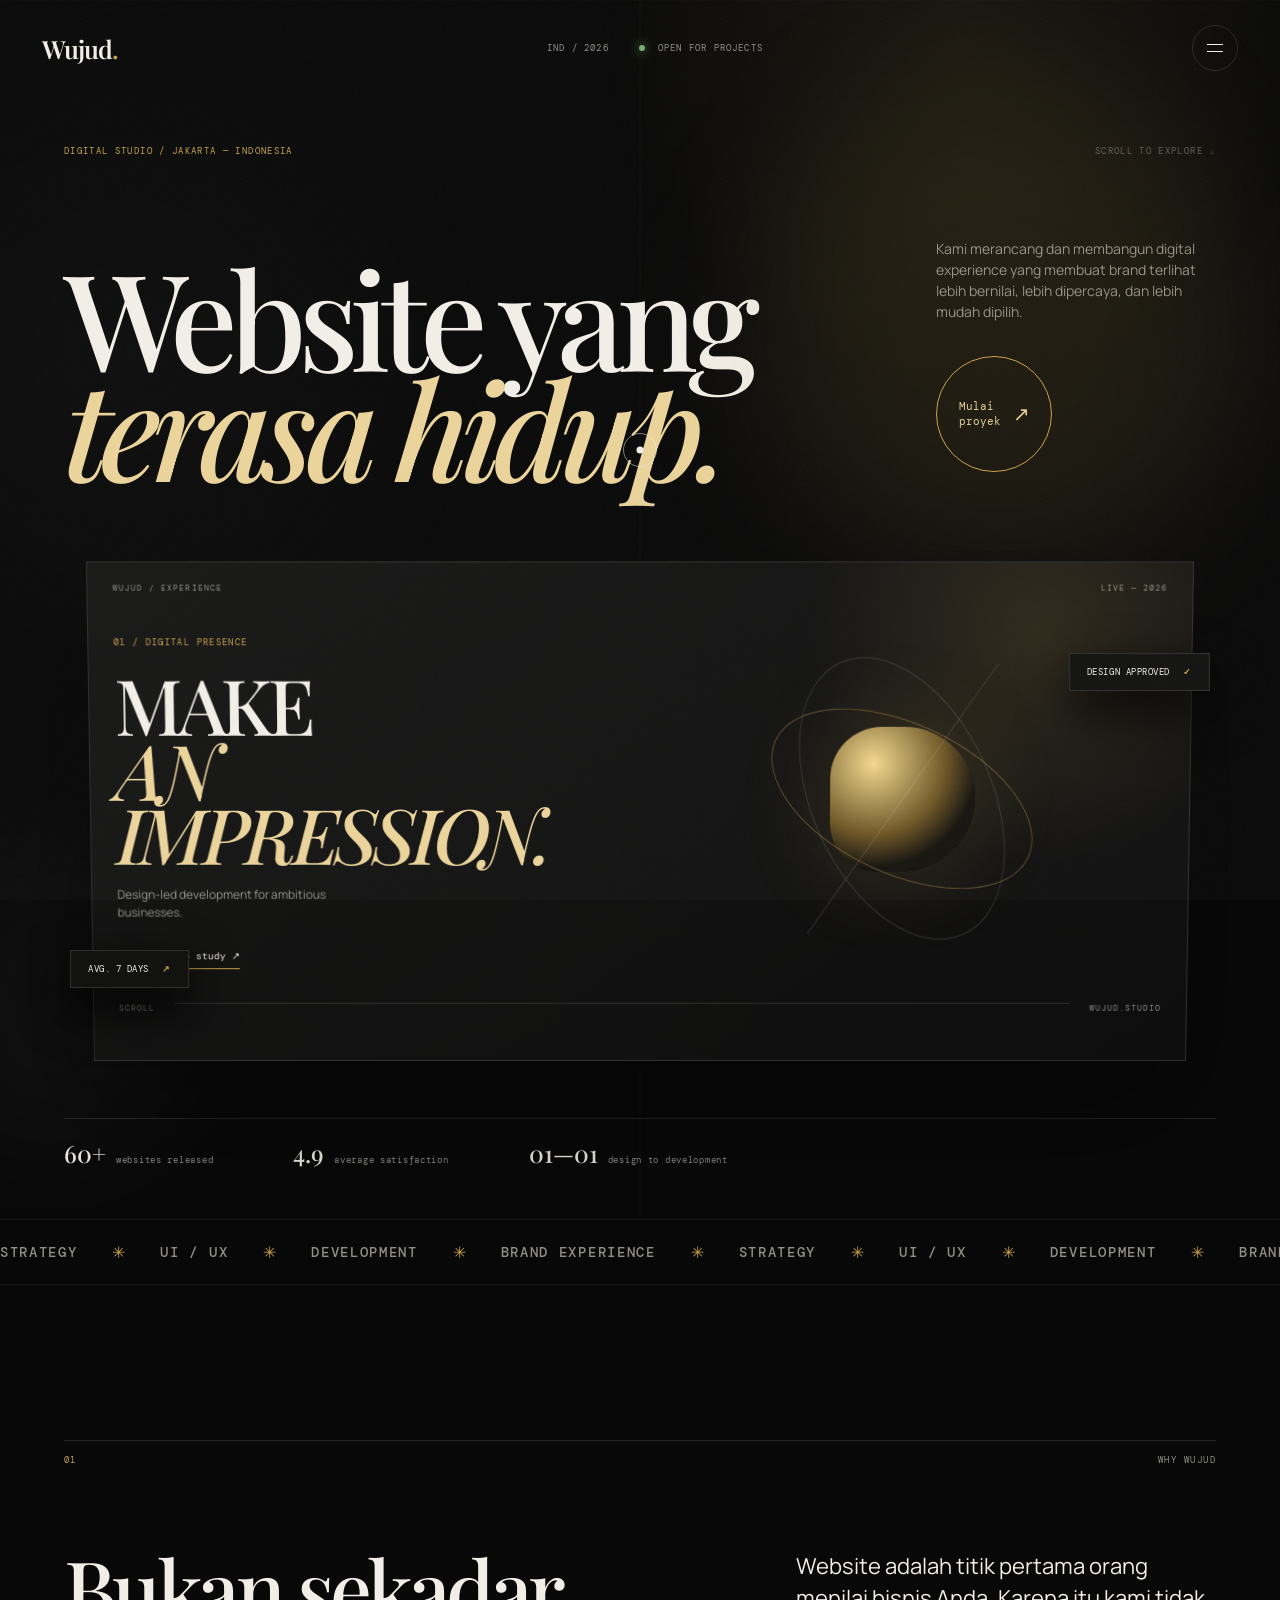
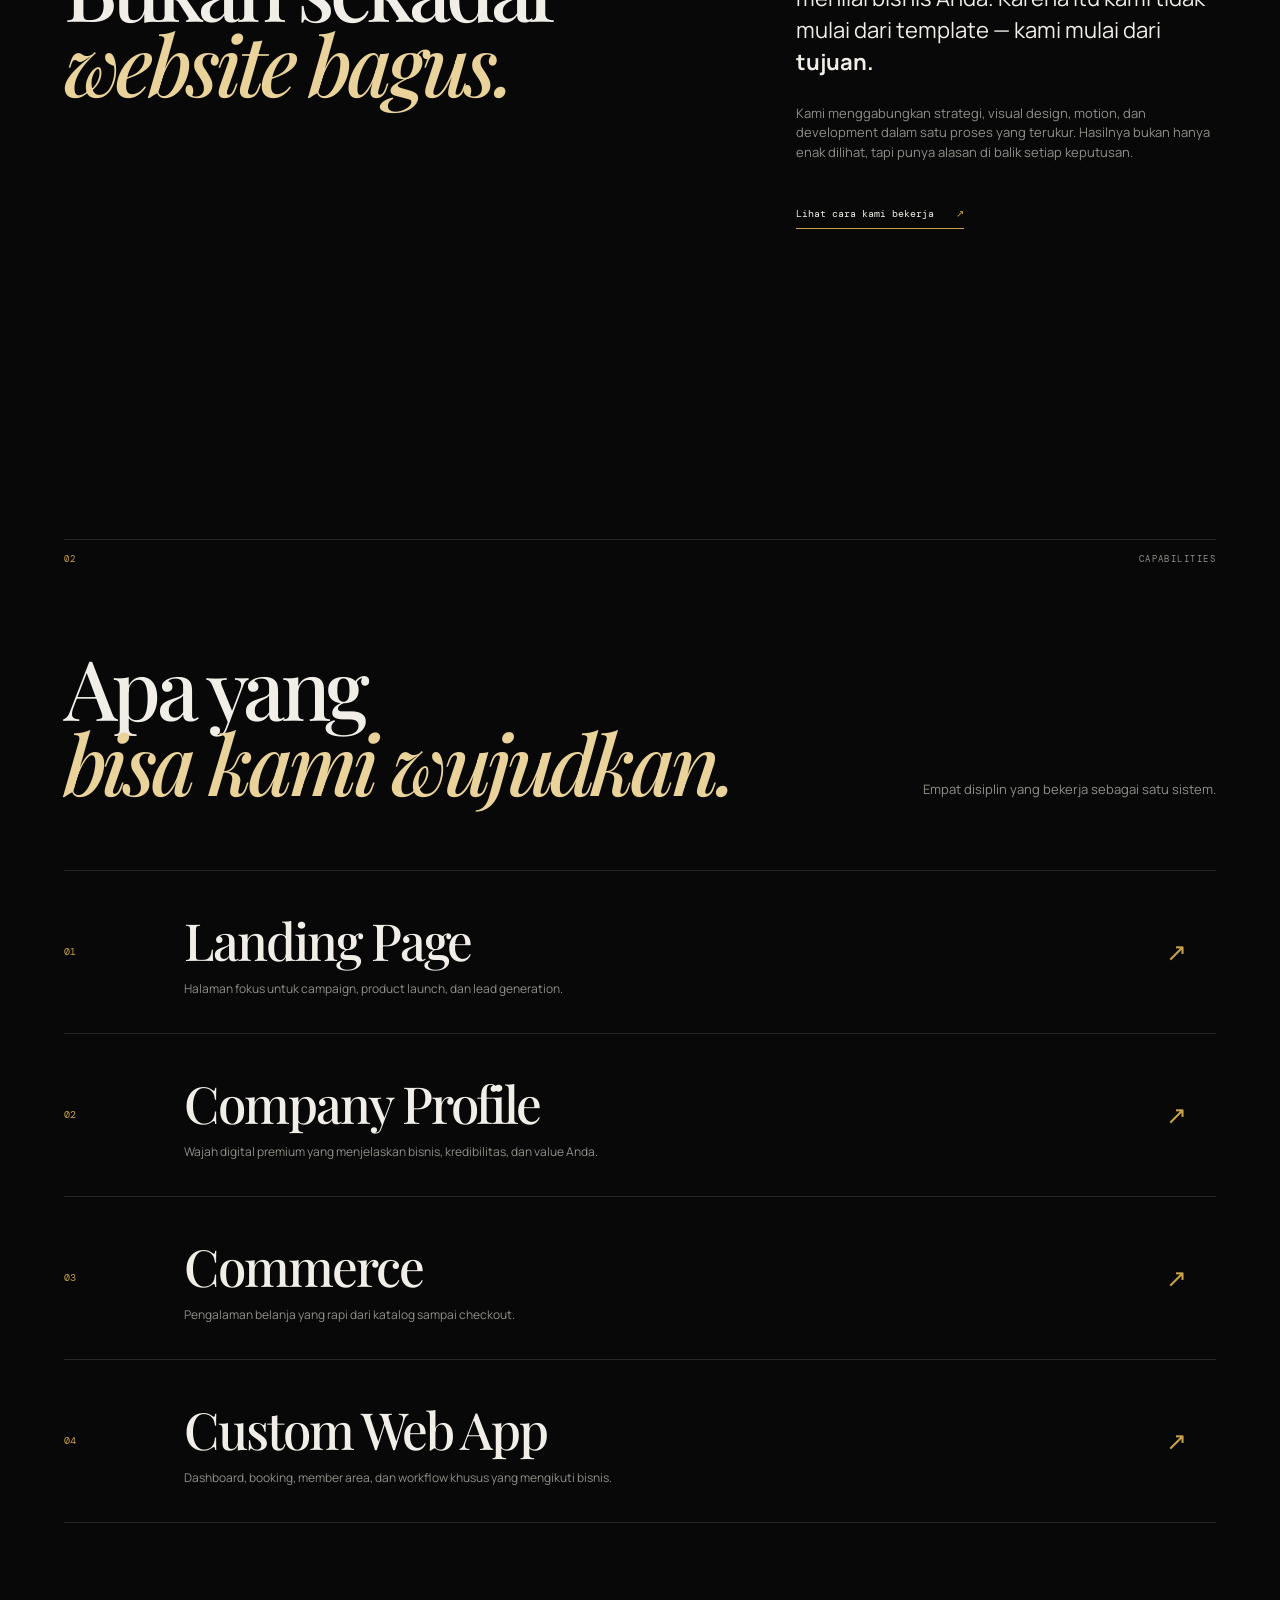
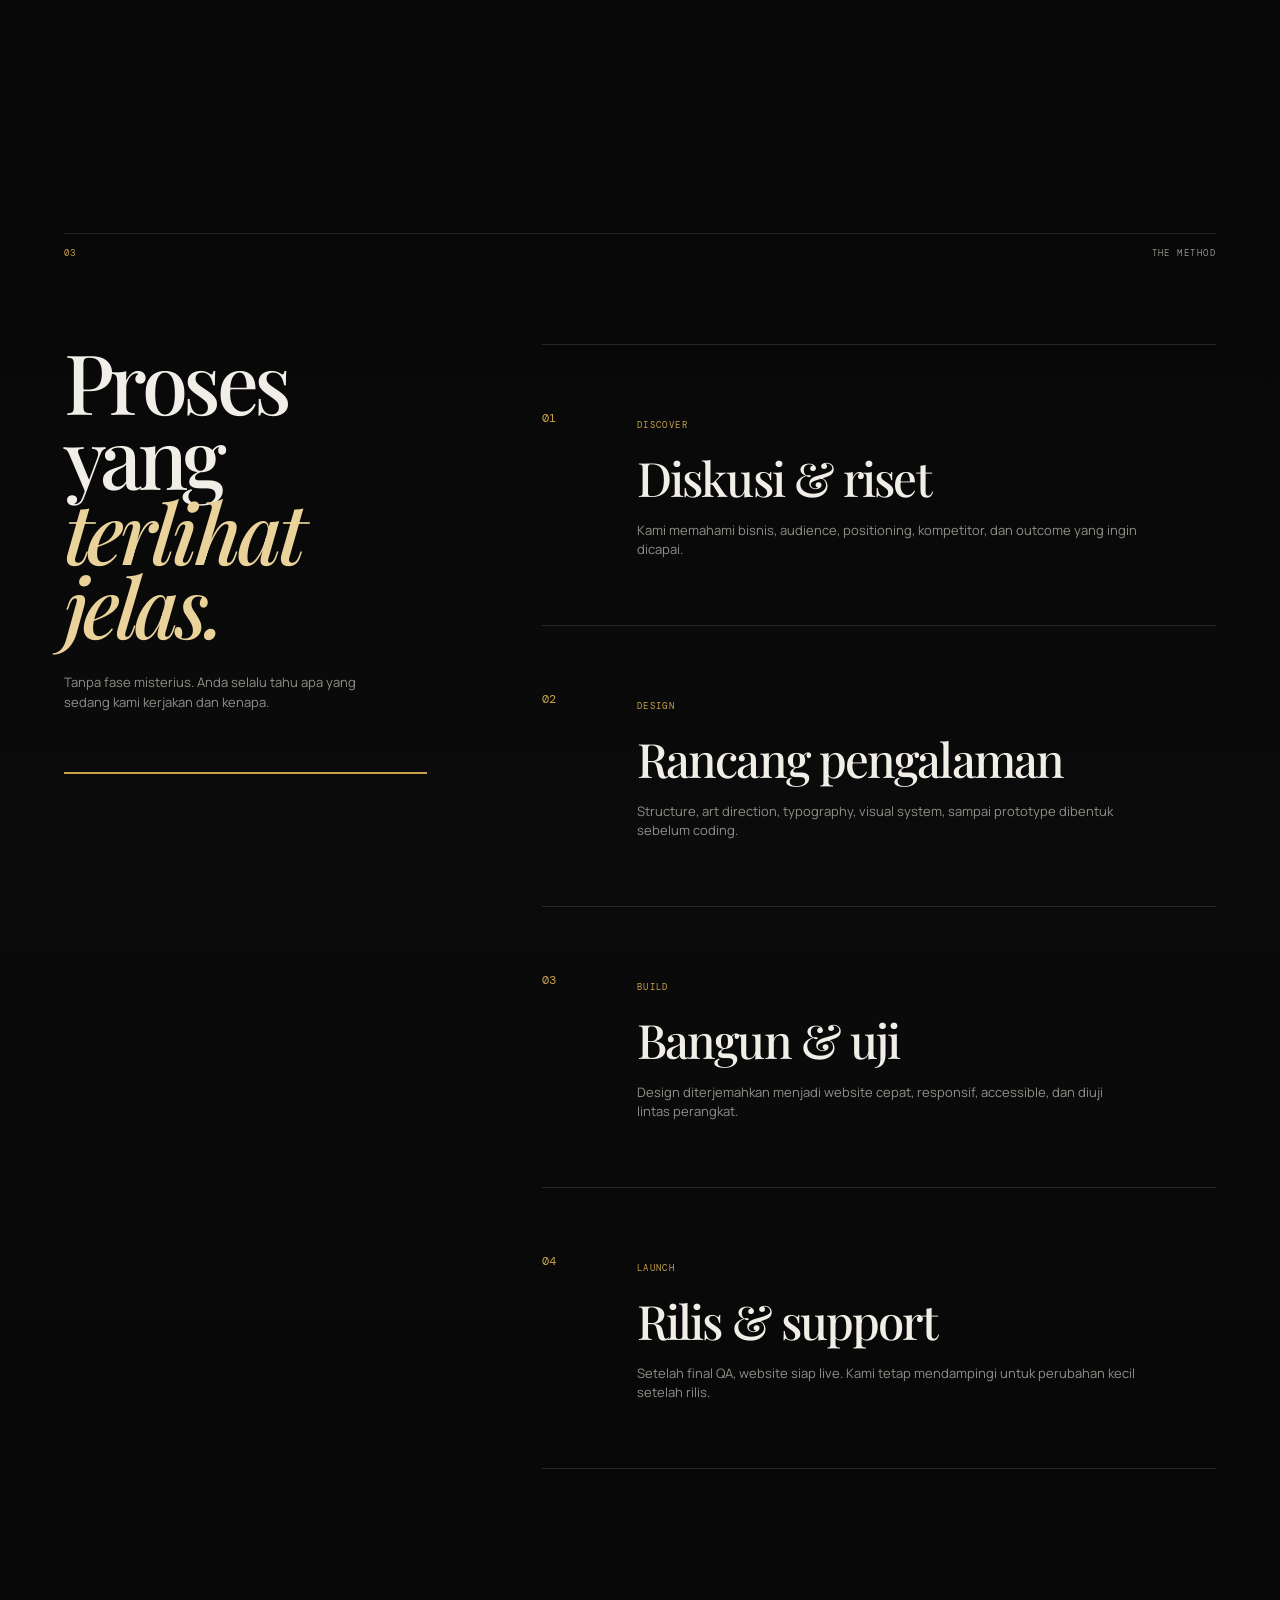
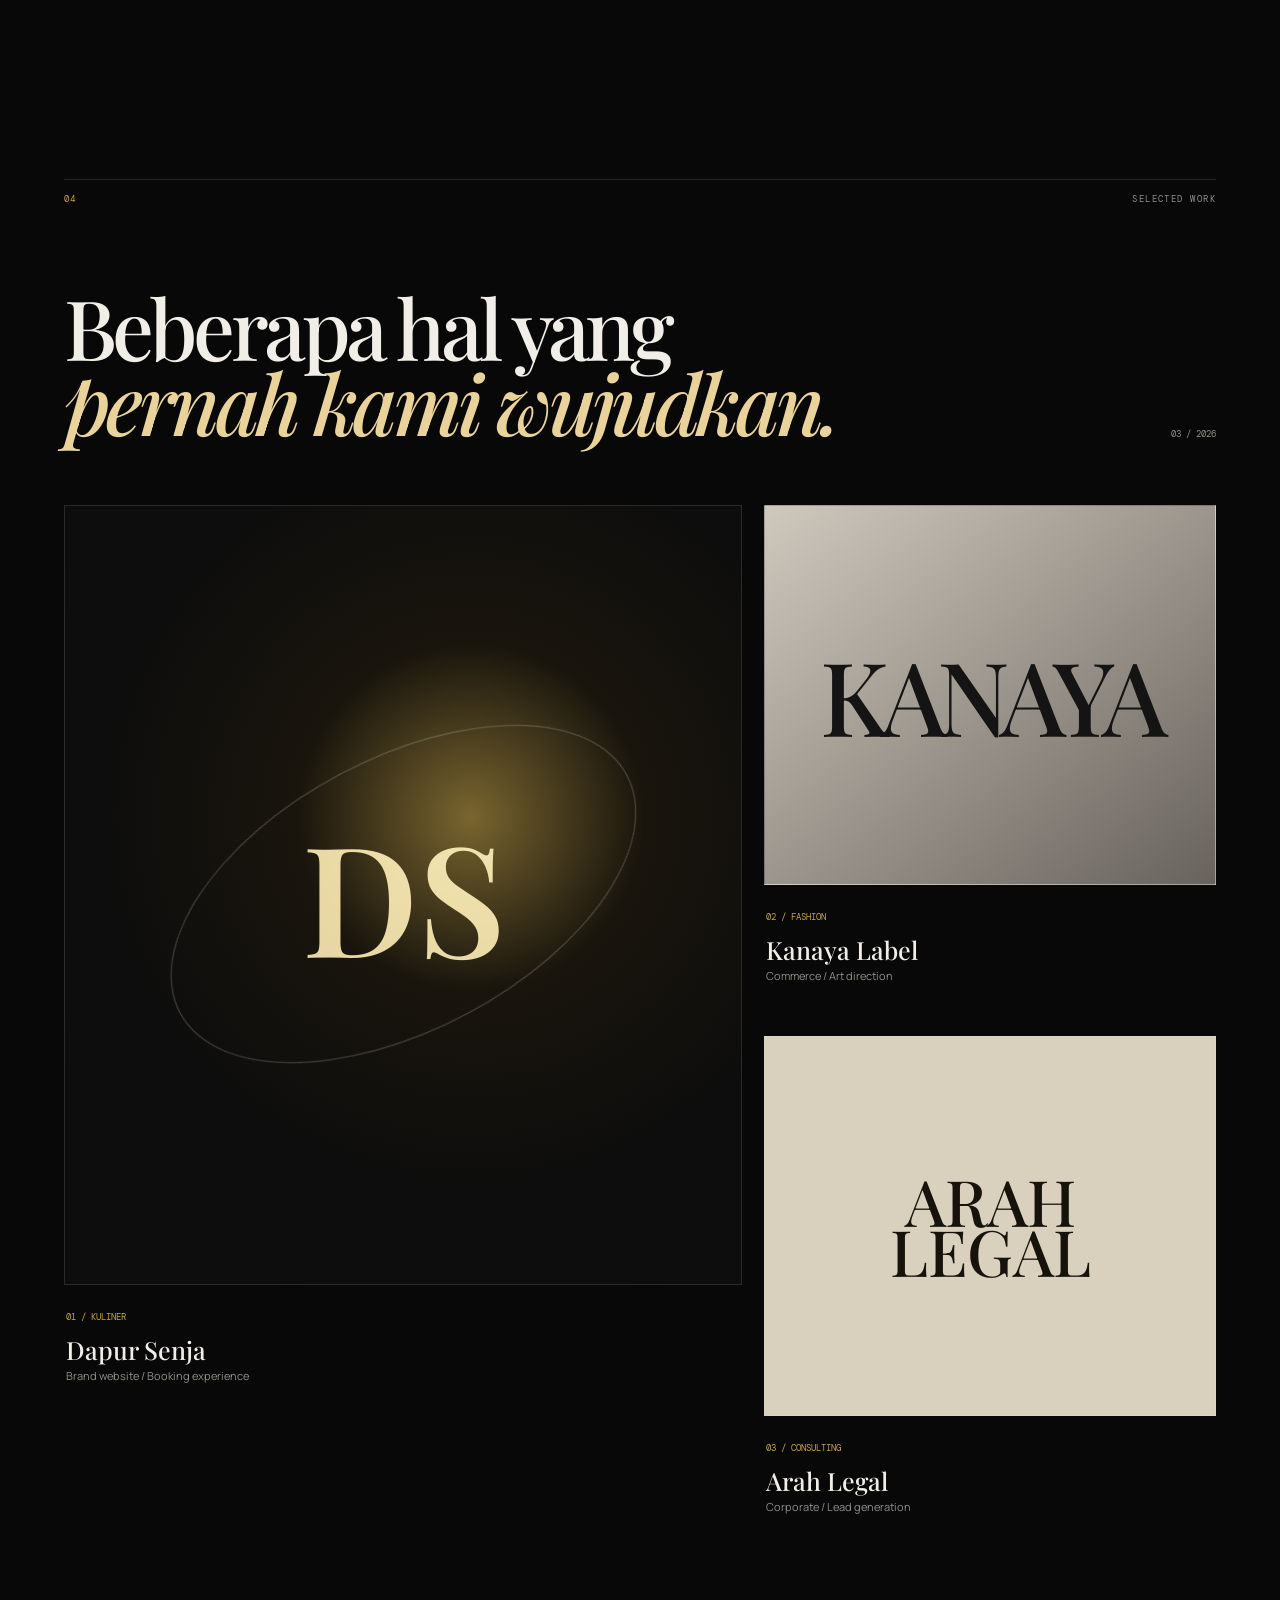
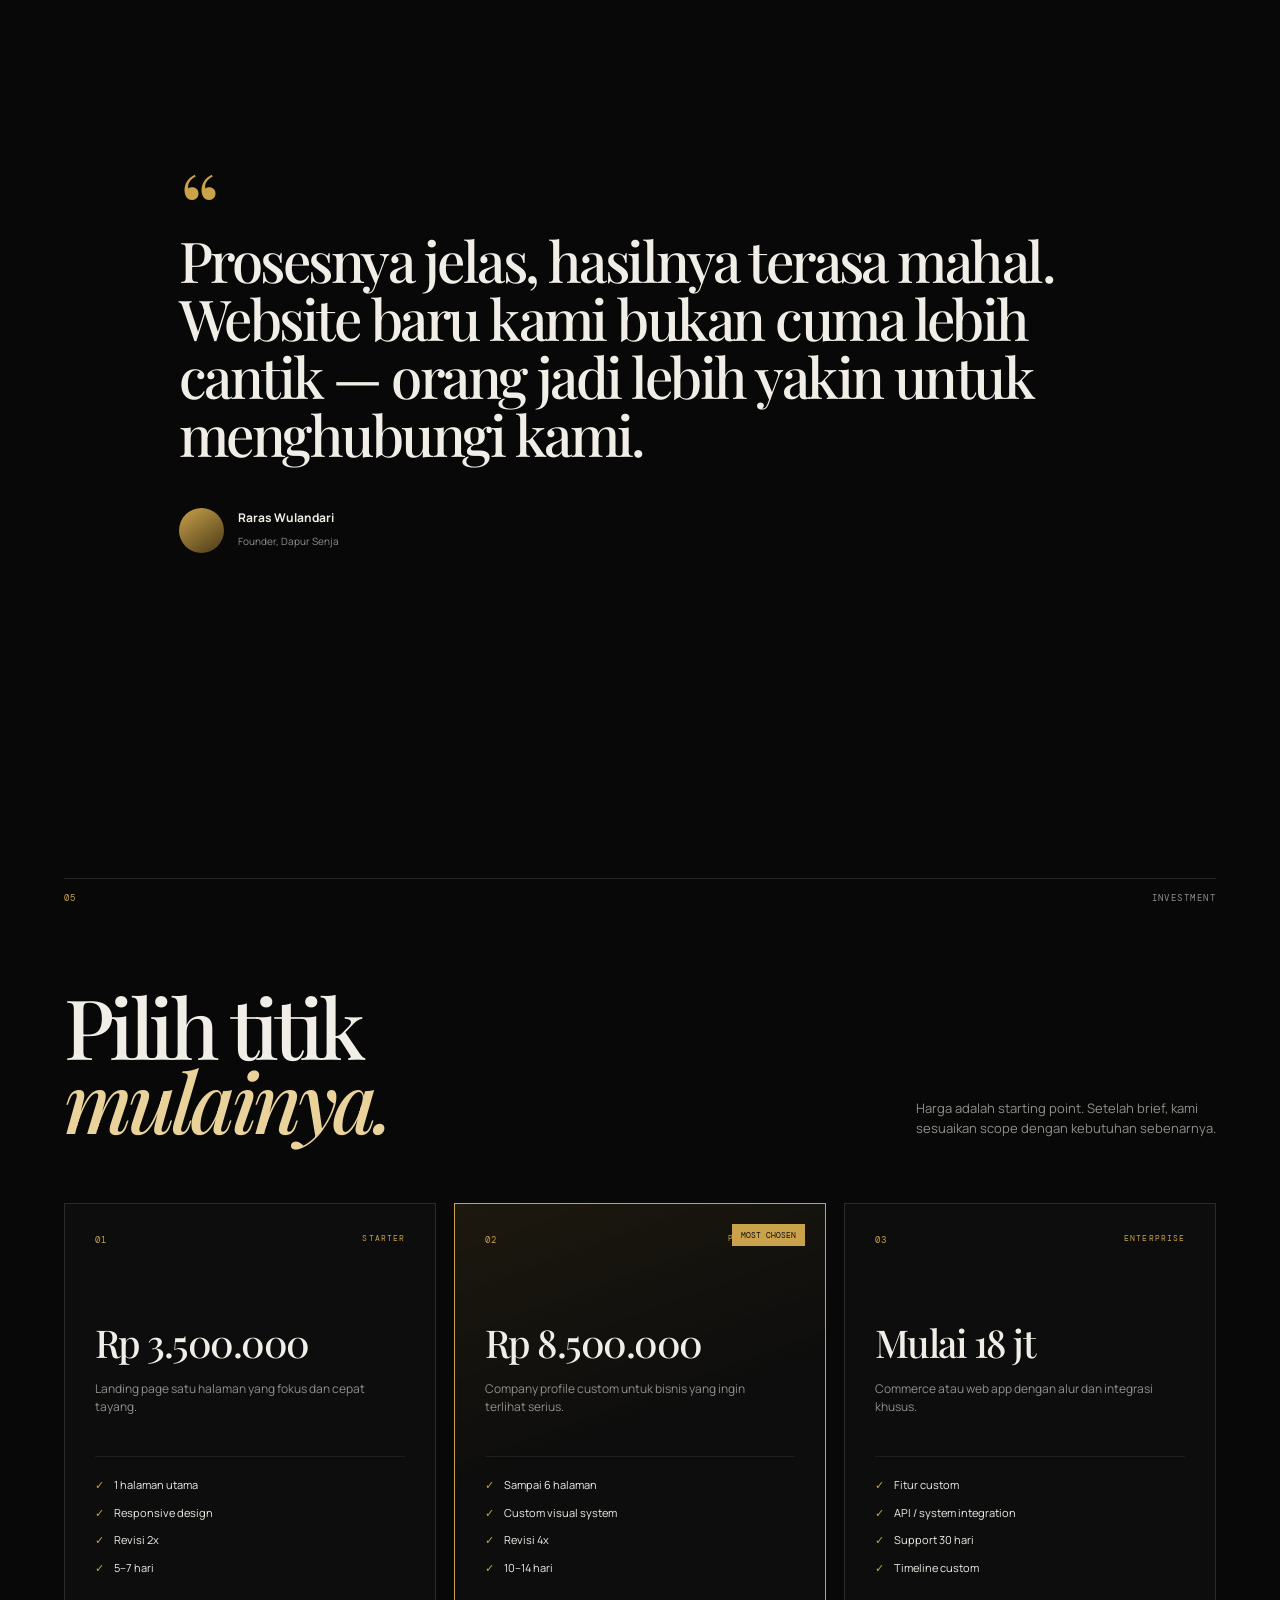
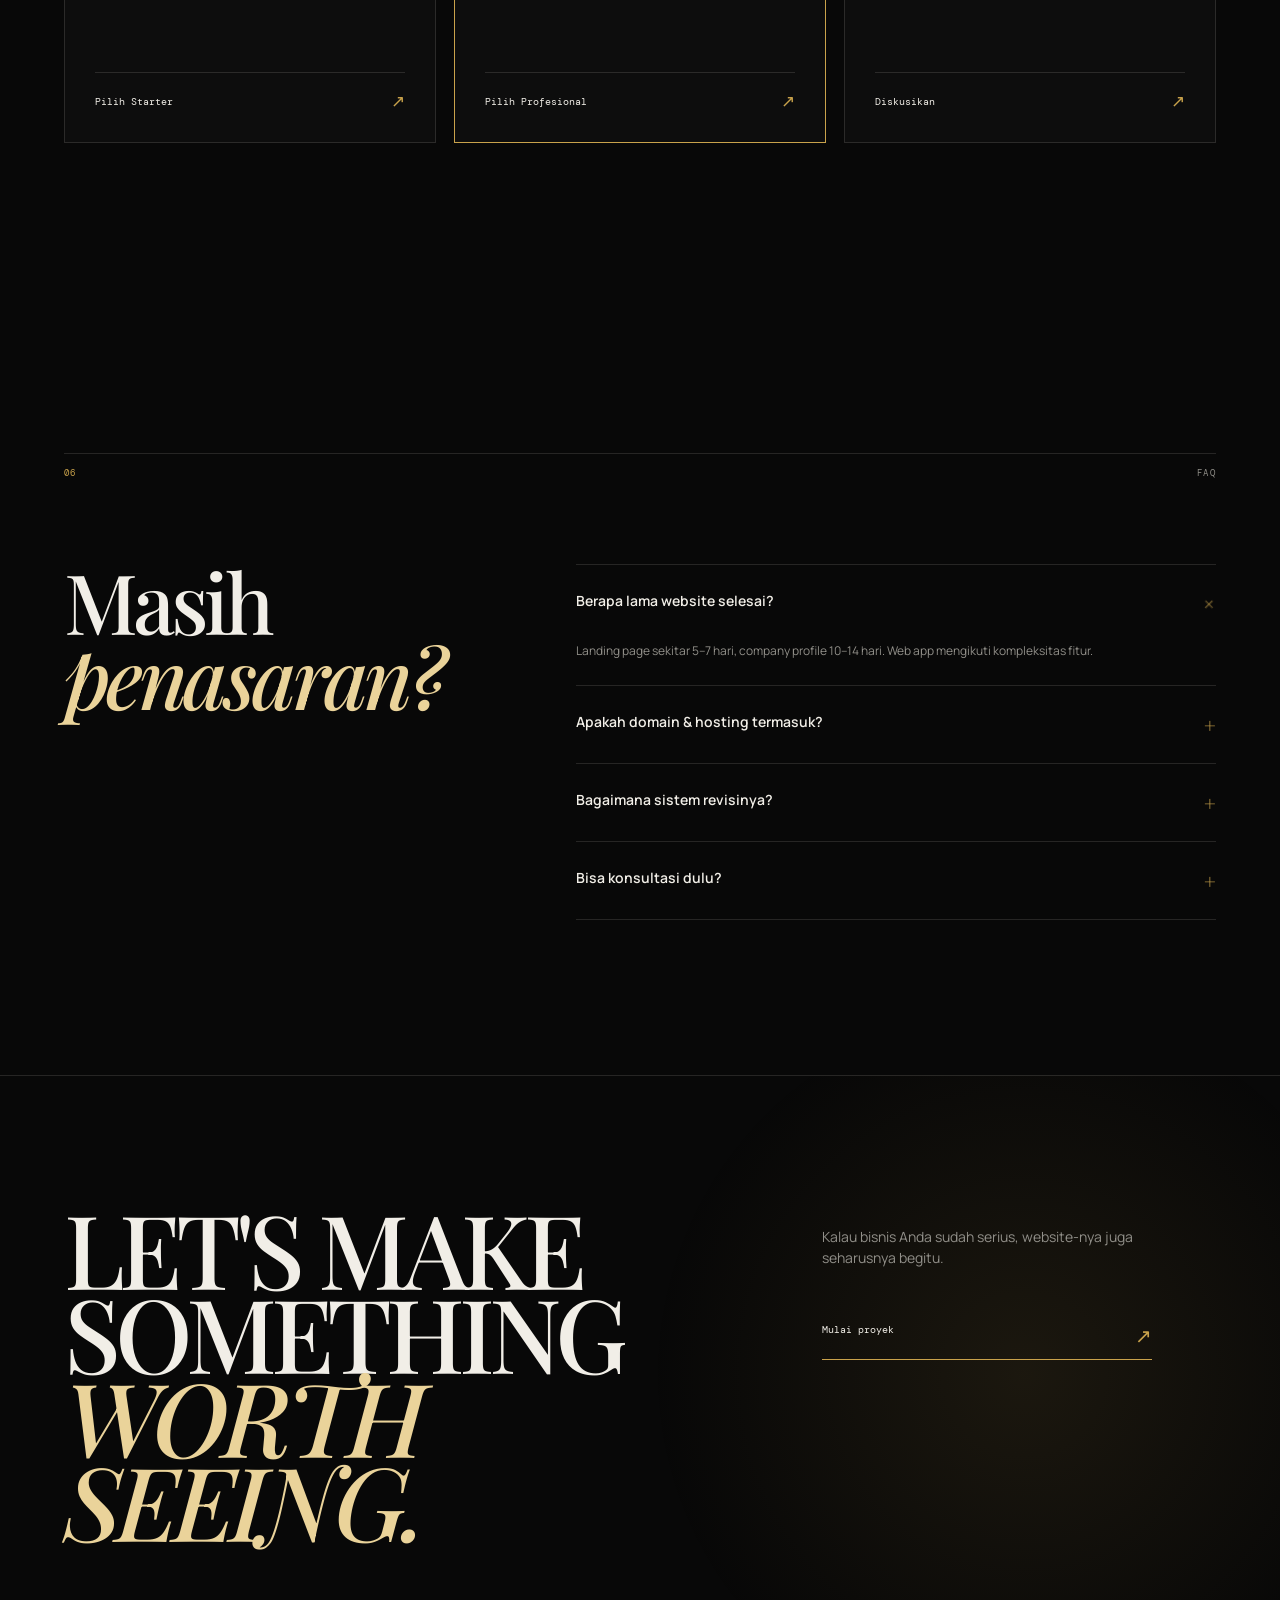
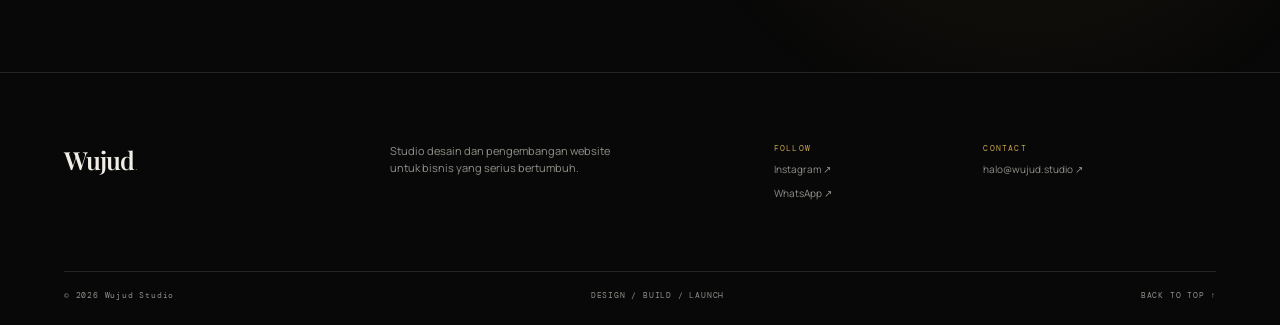
==== commit c6a29c83: "Add files via upload" ====
--- a/index.html
+++ b/index.html
@@ -1,399 +1,16 @@
-<!DOCTYPE html>
-<html lang="id">
-<head>
-<meta charset="UTF-8">
-<meta name="viewport" content="width=device-width, initial-scale=1.0">
-<title>Wujud — Studio Desain Website</title>
-<link rel="preconnect" href="https://fonts.googleapis.com">
-<link rel="preconnect" href="https://fonts.gstatic.com" crossorigin>
-<link href="https://fonts.googleapis.com/css2?family=Fraunces:opsz,wght@9..144,400;9..144,500;9..144,600;9..144,700&family=Manrope:wght@400;500;600;700;800&display=swap" rel="stylesheet">
-<link rel="stylesheet" href="style2.css">
-</head>
-<body>
-
-<canvas id="bgCanvas"></canvas>
-<div class="cursor-glow" id="cursorGlow"></div>
-<div class="noise-overlay"></div>
-<div class="scroll-progress"><span id="scrollProgress"></span></div>
-
-<header class="nav" id="nav">
-  <div class="nav-inner">
-    <a href="#top" class="logo">Wujud<span class="logo-dot">.</span></a>
-    <nav class="nav-links" id="navLinks">
-      <a href="#layanan">Layanan</a>
-      <a href="#proses">Proses</a>
-      <a href="#portofolio">Portofolio</a>
-      <a href="#harga">Harga</a>
-      <a href="#faq">FAQ</a>
-      <a href="#kontak" class="nav-cta">Konsultasi Gratis</a>
-    </nav>
-    <button class="burger" id="burger" aria-label="Buka menu">
-      <span></span><span></span><span></span>
-    </button>
-  </div>
-</header>
-
+<!doctype html><html lang="id"><head><meta charset="utf-8"><meta name="viewport" content="width=device-width,initial-scale=1"><meta name="theme-color" content="#090909"><title>Wujud — Digital Studio</title><meta name="description" content="Wujud merancang dan membangun website premium untuk bisnis yang serius bertumbuh."><link rel="preconnect" href="https://fonts.googleapis.com"><link rel="preconnect" href="https://fonts.gstatic.com" crossorigin><link href="https://fonts.googleapis.com/css2?family=DM+Mono:wght@400;500&family=Manrope:wght@400;500;600;700;800&family=Playfair+Display:ital,wght@0,500;0,600;1,500;1,600&display=swap" rel="stylesheet"><link rel="stylesheet" href="style2.css"></head><body>
+<div class="loader" id="loader"><div class="loader-word">Wujud<span>.</span></div><div class="loader-line"><i></i></div><small>DESIGN / BUILD / LAUNCH</small></div><div class="grain"></div><div class="cursor" id="cursor"></div><div class="cursor-ring" id="cursorRing"></div><div class="progress"><i id="progress"></i></div>
+<header class="nav" id="nav"><div class="nav-inner"><a class="logo magnetic" href="#top">Wujud<span>.</span></a><div class="nav-meta"><span>IND / 2026</span><span class="status"><i></i> OPEN FOR PROJECTS</span></div><button class="menu magnetic" id="menu" aria-label="Buka menu" aria-expanded="false"><span></span><span></span></button></div></header>
+<div class="menu-panel" id="menuPanel"><div class="menu-noise"></div><nav><a href="#layanan"><b>01</b>Layanan</a><a href="#proses"><b>02</b>Proses</a><a href="#portofolio"><b>03</b>Portofolio</a><a href="#harga"><b>04</b>Investasi</a><a href="#faq"><b>05</b>FAQ</a></nav><div class="menu-bottom"><span>Studio desain & pengembangan digital</span><a href="mailto:halo@wujud.studio">halo@wujud.studio ↗</a></div></div>
 <main id="top">
-
-  <!-- HERO -->
-  <section class="hero">
-    <div class="aurora aurora-1"></div>
-    <div class="aurora aurora-2"></div>
-    <div class="grid-overlay"></div>
-
-    <div class="hero-grid">
-      <div class="hero-copy" data-reveal>
-        <p class="hero-kicker"><span class="pulse-dot"></span>Studio desain &amp; pengembangan website</p>
-        <h1 class="hero-title">Website yang bikin orang berhenti scroll, lalu percaya.</h1>
-        <p class="hero-sub">Kami merancang dan membangun website untuk bisnis yang serius mau tumbuh — bukan sekadar template yang dipoles ulang.</p>
-        <div class="hero-actions">
-          <a href="#kontak" class="btn btn-glow" data-magnetic>
-            <span class="btn-shine"></span>
-            <span class="btn-label">Mulai Proyek</span>
-          </a>
-          <a href="#portofolio" class="btn btn-ghost">Lihat Portofolio</a>
-        </div>
-        <div class="hero-stats">
-          <div class="stat">
-            <span class="stat-num" data-count="60">0</span><span class="stat-suffix">+</span>
-            <span class="stat-label">Website dirilis</span>
-          </div>
-          <div class="stat">
-            <span class="stat-num-decimal">4.9<span class="stat-suffix">/5</span></span>
-            <span class="stat-label">Rata-rata kepuasan klien</span>
-          </div>
-          <div class="stat">
-            <span class="stat-num" data-count="7">0</span><span class="stat-suffix"> hari</span>
-            <span class="stat-label">Rata-rata waktu desain</span>
-          </div>
-        </div>
-      </div>
-
-      <div class="hero-visual" data-reveal>
-        <div class="browser-mock" id="browserMock" data-tilt-soft>
-          <div class="browser-glow"></div>
-          <div class="browser-bar">
-            <span class="dot"></span><span class="dot"></span><span class="dot"></span>
-          </div>
-          <div class="browser-body">
-            <div class="mock-nav">
-              <div class="mock-logo"></div>
-              <div class="mock-menu"><span></span><span></span><span></span></div>
-            </div>
-            <div class="mock-hero">
-              <div class="mock-line long"></div>
-              <div class="mock-line short"></div>
-              <div class="mock-btn"></div>
-            </div>
-            <div class="mock-cards">
-              <div class="mock-card"></div>
-              <div class="mock-card"></div>
-              <div class="mock-card"></div>
-            </div>
-          </div>
-        </div>
-        <div class="floating-tag tag-1">Desain disetujui ✓</div>
-        <div class="floating-tag tag-2">Live dalam 7 hari</div>
-      </div>
-    </div>
-  </section>
-
-  <!-- MARQUEE TRUST -->
-  <section class="trust">
-    <p class="trust-label">Dipercaya oleh tim dari berbagai bidang</p>
-    <div class="marquee">
-      <div class="marquee-track">
-        <span>Kuliner</span><span>Fashion</span><span>Konsultan</span><span>Klinik</span><span>Agensi</span><span>Retail</span><span>Edukasi</span><span>Properti</span>
-        <span>Kuliner</span><span>Fashion</span><span>Konsultan</span><span>Klinik</span><span>Agensi</span><span>Retail</span><span>Edukasi</span><span>Properti</span>
-      </div>
-    </div>
-  </section>
-
-  <!-- LAYANAN -->
-  <section class="services" id="layanan">
-    <div class="section-head" data-reveal>
-      <span class="eyebrow">Layanan</span>
-      <h2>Satu tim, empat jenis website<br>yang kami kuasai betul.</h2>
-      <p>Pilih sesuai kebutuhan bisnis Anda — semuanya dibangun dari nol, bukan modifikasi template.</p>
-    </div>
-    <div class="service-grid" id="serviceGrid">
-      <div class="service-card" data-tilt>
-        <div class="card-border"></div>
-        <div class="service-icon">
-          <svg viewBox="0 0 24 24" fill="none"><path d="M3 12h18M3 6h18M3 18h10" stroke="currentColor" stroke-width="1.6" stroke-linecap="round"/></svg>
-        </div>
-        <h3>Landing Page</h3>
-        <p>Satu halaman yang menjual satu hal dengan jelas — untuk peluncuran produk atau kampanye.</p>
-      </div>
-      <div class="service-card" data-tilt>
-        <div class="card-border"></div>
-        <div class="service-icon">
-          <svg viewBox="0 0 24 24" fill="none"><rect x="3" y="4" width="18" height="16" rx="2" stroke="currentColor" stroke-width="1.6"/><path d="M3 9h18" stroke="currentColor" stroke-width="1.6"/></svg>
-        </div>
-        <h3>Company Profile</h3>
-        <p>Wajah digital resmi untuk bisnis dan tim Anda, lengkap dengan portofolio dan kontak.</p>
-      </div>
-      <div class="service-card" data-tilt>
-        <div class="card-border"></div>
-        <div class="service-icon">
-          <svg viewBox="0 0 24 24" fill="none"><path d="M3 6h18l-1.5 9.5a2 2 0 01-2 1.5H6.5a2 2 0 01-2-1.5L3 6z" stroke="currentColor" stroke-width="1.6"/><circle cx="9" cy="20" r="1"/><circle cx="17" cy="20" r="1"/></svg>
-        </div>
-        <h3>Toko Online</h3>
-        <p>Etalase yang siap menerima pesanan 24 jam, dari katalog sampai pembayaran.</p>
-      </div>
-      <div class="service-card" data-tilt>
-        <div class="card-border"></div>
-        <div class="service-icon">
-          <svg viewBox="0 0 24 24" fill="none"><path d="M8 5l-5 7 5 7M16 5l5 7-5 7" stroke="currentColor" stroke-width="1.6" stroke-linecap="round" stroke-linejoin="round"/></svg>
-        </div>
-        <h3>Web App Custom</h3>
-        <p>Sistem yang dibangun sesuai alur kerja Anda — dashboard, booking, member area.</p>
-      </div>
-    </div>
-  </section>
-
-  <!-- PROSES -->
-  <section class="process" id="proses">
-    <div class="section-head" data-reveal>
-      <span class="eyebrow">Proses</span>
-      <h2>Empat tahap, tanpa kejutan di tengah jalan.</h2>
-      <p>Anda tahu persis sedang berada di tahap mana, setiap saat.</p>
-    </div>
-    <div class="process-list">
-      <div class="process-item" data-reveal>
-        <span class="process-num">01</span>
-        <div>
-          <h3>Diskusi &amp; Riset</h3>
-          <p>Kami gali tujuan bisnis, target pengunjung, dan referensi yang Anda suka.</p>
-        </div>
-      </div>
-      <div class="process-item" data-reveal>
-        <span class="process-num">02</span>
-        <div>
-          <h3>Rancang Desain</h3>
-          <p>Tampilan visual disusun dulu dan disetujui sebelum masuk ke development.</p>
-        </div>
-      </div>
-      <div class="process-item" data-reveal>
-        <span class="process-num">03</span>
-        <div>
-          <h3>Bangun &amp; Uji</h3>
-          <p>Website dikodekan, diuji di berbagai perangkat, lalu direvisi bersama Anda.</p>
-        </div>
-      </div>
-      <div class="process-item" data-reveal>
-        <span class="process-num">04</span>
-        <div>
-          <h3>Rilis &amp; Dukungan</h3>
-          <p>Website tayang, dan kami tetap mendampingi untuk perubahan kecil setelahnya.</p>
-        </div>
-      </div>
-    </div>
-  </section>
-
-  <!-- PORTOFOLIO -->
-  <section class="portfolio" id="portofolio">
-    <div class="section-head" data-reveal>
-      <span class="eyebrow">Portofolio</span>
-      <h2>Beberapa proyek yang pernah kami wujudkan.</h2>
-      <p>Setiap proyek dirancang dari nol sesuai karakter bisnisnya masing-masing.</p>
-    </div>
-    <div class="portfolio-grid">
-      <div class="portfolio-card pf-1" data-tilt>
-        <div class="pf-shine"></div>
-        <div class="pf-overlay">
-          <span class="pf-tag">Kuliner</span>
-          <h3>Dapur Senja</h3>
-        </div>
-      </div>
-      <div class="portfolio-card pf-2" data-tilt>
-        <div class="pf-shine"></div>
-        <div class="pf-overlay">
-          <span class="pf-tag">Fashion</span>
-          <h3>Kanaya Label</h3>
-        </div>
-      </div>
-      <div class="portfolio-card pf-3" data-tilt>
-        <div class="pf-shine"></div>
-        <div class="pf-overlay">
-          <span class="pf-tag">Konsultan</span>
-          <h3>Arah Legal</h3>
-        </div>
-      </div>
-    </div>
-  </section>
-
-  <!-- TESTIMONIAL CAROUSEL -->
-  <section class="testimonial">
-    <div class="testimonial-carousel" id="testiCarousel">
-      <div class="testimonial-track" id="testiTrack">
-        <div class="testimonial-card is-active">
-          <p class="quote">"Prosesnya jelas dari awal — saya selalu tahu progresnya sampai mana. Hasil akhirnya jauh melebihi ekspektasi."</p>
-          <div class="quote-author">
-            <div class="avatar" style="background:linear-gradient(140deg, var(--brass), #6b5423);"></div>
-            <div>
-              <p class="author-name">Raras Wulandari</p>
-              <p class="author-role">Pemilik, Dapur Senja</p>
-            </div>
-          </div>
-        </div>
-        <div class="testimonial-card">
-          <p class="quote">"Komunikasinya enak, revisinya cepat. Website baru bikin toko online kami kelihatan jauh lebih rapi dan bisa dipercaya."</p>
-          <div class="quote-author">
-            <div class="avatar" style="background:linear-gradient(140deg, #e9d9ab, #8a6b2c);"></div>
-            <div>
-              <p class="author-name">Bimo Sasongko</p>
-              <p class="author-role">Founder, Kanaya Label</p>
-            </div>
-          </div>
-        </div>
-        <div class="testimonial-card">
-          <p class="quote">"Tim Wujud paham kebutuhan bisnis jasa yang agak rumit. Hasilnya bukan cuma cantik, tapi memang gampang dipakai klien kami."</p>
-          <div class="quote-author">
-            <div class="avatar" style="background:linear-gradient(140deg, #d8c48a, #4a3c17);"></div>
-            <div>
-              <p class="author-name">Nadira Putri</p>
-              <p class="author-role">Direktur, Arah Legal</p>
-            </div>
-          </div>
-        </div>
-      </div>
-      <div class="testimonial-dots" id="testiDots">
-        <button class="dot-btn is-active" data-index="0" aria-label="Testimoni 1"></button>
-        <button class="dot-btn" data-index="1" aria-label="Testimoni 2"></button>
-        <button class="dot-btn" data-index="2" aria-label="Testimoni 3"></button>
-      </div>
-    </div>
-  </section>
-
-  <!-- HARGA -->
-  <section class="pricing" id="harga">
-    <div class="section-head" data-reveal>
-      <span class="eyebrow">Harga</span>
-      <h2>Investasi yang sepadan dengan hasilnya.</h2>
-      <p>Harga menyesuaikan kompleksitas, ini titik awal untuk diskusi.</p>
-    </div>
-    <div class="pricing-grid">
-      <div class="price-card" data-tilt-soft>
-        <h3>Starter</h3>
-        <p class="price">Rp 3.500.000</p>
-        <p class="price-desc">Untuk landing page satu halaman yang fokus dan cepat tayang.</p>
-        <ul>
-          <li>1 halaman utama</li>
-          <li>Desain responsif</li>
-          <li>Revisi 2x</li>
-          <li>Selesai 5–7 hari</li>
-        </ul>
-        <a href="pesan.html?paket=starter" class="btn btn-outline">Pilih Starter</a>
-      </div>
-      <div class="price-card featured" data-tilt-soft>
-        <span class="price-badge">Paling dipilih</span>
-        <div class="card-border"></div>
-        <h3>Profesional</h3>
-        <p class="price">Rp 8.500.000</p>
-        <p class="price-desc">Untuk company profile lengkap dengan beberapa halaman dan CMS.</p>
-        <ul>
-          <li>Sampai 6 halaman</li>
-          <li>Desain custom penuh</li>
-          <li>Revisi 4x</li>
-          <li>Selesai 10–14 hari</li>
-        </ul>
-        <a href="pesan.html?paket=profesional" class="btn btn-glow" data-magnetic><span class="btn-shine"></span><span class="btn-label">Pilih Profesional</span></a>
-      </div>
-      <div class="price-card" data-tilt-soft>
-        <h3>Enterprise</h3>
-        <p class="price">Mulai Rp 18.000.000</p>
-        <p class="price-desc">Untuk toko online atau web app dengan sistem dan alur kerja khusus.</p>
-        <ul>
-          <li>Halaman &amp; fitur tak terbatas</li>
-          <li>Integrasi sistem/API</li>
-          <li>Pendampingan 30 hari</li>
-          <li>Timeline disesuaikan</li>
-        </ul>
-        <a href="pesan.html?paket=enterprise" class="btn btn-outline">Diskusikan Kebutuhan</a>
-      </div>
-    </div>
-  </section>
-
-  <!-- FAQ -->
-  <section class="faq" id="faq">
-    <div class="section-head" data-reveal>
-      <span class="eyebrow">FAQ</span>
-      <h2>Pertanyaan yang sering ditanyakan.</h2>
-      <p>Kalau masih ada yang mengganjal, langsung tanya saja lewat kontak di bawah.</p>
-    </div>
-    <div class="faq-list">
-      <div class="faq-item">
-        <button class="faq-question">
-          <span>Berapa lama proses pengerjaan website?</span>
-          <span class="faq-icon">+</span>
-        </button>
-        <div class="faq-answer"><p>Tergantung paket — landing page sekitar 5–7 hari, company profile 10–14 hari, sedangkan web app custom disesuaikan dengan kompleksitas fitur.</p></div>
-      </div>
-      <div class="faq-item">
-        <button class="faq-question">
-          <span>Apakah harga sudah termasuk domain dan hosting?</span>
-          <span class="faq-icon">+</span>
-        </button>
-        <div class="faq-answer"><p>Belum. Kami bantu rekomendasikan dan pasangkan, tapi biaya domain dan hosting dibayar terpisah sesuai penyedia pilihan Anda.</p></div>
-      </div>
-      <div class="faq-item">
-        <button class="faq-question">
-          <span>Bagaimana kalau saya ingin revisi setelah website tayang?</span>
-          <span class="faq-icon">+</span>
-        </button>
-        <div class="faq-answer"><p>Setiap paket punya jatah pendampingan setelah rilis. Untuk perubahan besar di luar jatah, kami hitung sebagai proyek tambahan terpisah.</p></div>
-      </div>
-      <div class="faq-item">
-        <button class="faq-question">
-          <span>Apakah bisa bayar bertahap?</span>
-          <span class="faq-icon">+</span>
-        </button>
-        <div class="faq-answer"><p>Bisa. Umumnya kami bagi dua tahap: di awal saat proyek dimulai, dan pelunasan saat website siap dirilis.</p></div>
-      </div>
-    </div>
-  </section>
-
-  <!-- CTA -->
-  <section class="cta-band" id="kontak">
-    <div class="cta-glow"></div>
-    <div class="cta-inner" data-reveal>
-      <h2>Siap punya website yang layak dibanggakan?</h2>
-      <p>Ceritakan kebutuhan Anda, kami balas dengan rencana kerja dalam 1x24 jam.</p>
-      <a href="mailto:halo@wujud.studio" class="btn btn-glow btn-lg" data-magnetic>
-        <span class="btn-shine"></span>
-        <span class="btn-label">Kirim Detail Proyek</span>
-      </a>
-    </div>
-  </section>
-
-</main>
-
-<footer class="footer">
-  <div class="footer-inner">
-    <div class="footer-brand">
-      <a href="#top" class="logo">Wujud<span class="logo-dot">.</span></a>
-      <p>Studio desain dan pengembangan website untuk bisnis yang serius bertumbuh.</p>
-    </div>
-    <div class="footer-col">
-      <h4>Navigasi</h4>
-      <a href="#layanan">Layanan</a>
-      <a href="#proses">Proses</a>
-      <a href="#portofolio">Portofolio</a>
-      <a href="#harga">Harga</a>
-    </div>
-    <div class="footer-col">
-      <h4>Kontak</h4>
-      <a href="mailto:halo@wujud.studio">halo@wujud.studio</a>
-      <a href="https://wa.me/6281234567890">WhatsApp</a>
-      <a href="#">Instagram</a>
-    </div>
-  </div>
-  <div class="footer-bottom">
-    <p>© 2026 Wujud Studio. Seluruh hak cipta dilindungi.</p>
-  </div>
-</footer>
-
-<script src="script.js"></script>
-</body>
-</html>
+<section class="hero"><div class="hero-gridlines"></div><div class="orb orb-a"></div><div class="orb orb-b"></div><div class="hero-top"><span class="eyebrow">DIGITAL STUDIO / JAKARTA — INDONESIA</span><span class="hero-index">SCROLL TO EXPLORE ↓</span></div><div class="hero-title-wrap"><h1>Website yang<br><em>terasa hidup.</em></h1><div class="hero-side"><p>Kami merancang dan membangun digital experience yang membuat brand terlihat lebih bernilai, lebih dipercaya, dan lebih mudah dipilih.</p><a href="pesan.html?paket=profesional" class="circle-cta magnetic"><span>Mulai<br>proyek</span><i>↗</i></a></div></div><div class="hero-stage" data-parallax="0.12"><div class="stage-window" data-tilt><div class="stage-top"><span>WUJUD / EXPERIENCE</span><span>LIVE — 2026</span></div><div class="stage-main"><div class="stage-copy"><small>01 / DIGITAL PRESENCE</small><strong>MAKE<br><i>AN IMPRESSION.</i></strong><p>Design-led development for ambitious businesses.</p><button>Explore case study ↗</button></div><div class="stage-shape"><div class="shape-core"></div><div class="shape-ring r1"></div><div class="shape-ring r2"></div><div class="shape-cross"></div></div></div><div class="stage-footer"><span>SCROLL</span><div></div><span>WUJUD.STUDIO</span></div></div><div class="stage-card c1">DESIGN APPROVED <b>✓</b></div><div class="stage-card c2">AVG. 7 DAYS <b>↗</b></div></div><div class="hero-bottom"><div><strong>60+</strong><span>websites released</span></div><div><strong>4.9</strong><span>average satisfaction</span></div><div><strong>01—01</strong><span>design to development</span></div></div></section>
+<section class="ticker"><div class="ticker-track"><span>STRATEGY</span><i>✳</i><span>UI / UX</span><i>✳</i><span>DEVELOPMENT</span><i>✳</i><span>BRAND EXPERIENCE</span><i>✳</i><span>STRATEGY</span><i>✳</i><span>UI / UX</span><i>✳</i><span>DEVELOPMENT</span><i>✳</i><span>BRAND EXPERIENCE</span><i>✳</i></div></section>
+<section class="intro section-pad"><div class="section-label"><span>01</span><span>WHY WUJUD</span></div><div class="intro-grid"><h2>Bukan sekadar<br><em>website bagus.</em></h2><div><p class="lead">Website adalah titik pertama orang menilai bisnis Anda. Karena itu kami tidak mulai dari template — kami mulai dari <strong>tujuan.</strong></p><p>Kami menggabungkan strategi, visual design, motion, dan development dalam satu proses yang terukur. Hasilnya bukan hanya enak dilihat, tapi punya alasan di balik setiap keputusan.</p><a class="text-link" href="#proses">Lihat cara kami bekerja <span>↗</span></a></div></div></section>
+<section class="services section-pad" id="layanan"><div class="section-label"><span>02</span><span>CAPABILITIES</span></div><div class="service-head"><h2>Apa yang<br><em>bisa kami wujudkan.</em></h2><p>Empat disiplin yang bekerja sebagai satu sistem.</p></div><div class="service-list"><article class="service-row" data-service><div class="service-no">01</div><div><h3>Landing Page</h3><p>Halaman fokus untuk campaign, product launch, dan lead generation.</p></div><span class="service-arrow">↗</span></article><article class="service-row" data-service><div class="service-no">02</div><div><h3>Company Profile</h3><p>Wajah digital premium yang menjelaskan bisnis, kredibilitas, dan value Anda.</p></div><span class="service-arrow">↗</span></article><article class="service-row" data-service><div class="service-no">03</div><div><h3>Commerce</h3><p>Pengalaman belanja yang rapi dari katalog sampai checkout.</p></div><span class="service-arrow">↗</span></article><article class="service-row" data-service><div class="service-no">04</div><div><h3>Custom Web App</h3><p>Dashboard, booking, member area, dan workflow khusus yang mengikuti bisnis.</p></div><span class="service-arrow">↗</span></article></div></section>
+<section class="process section-pad" id="proses"><div class="section-label"><span>03</span><span>THE METHOD</span></div><div class="process-grid"><div class="process-sticky"><h2>Proses yang<br><em>terlihat jelas.</em></h2><p>Tanpa fase misterius. Anda selalu tahu apa yang sedang kami kerjakan dan kenapa.</p><div class="process-meter"><span id="processMeter"></span></div></div><div class="process-list"><article class="process-item is-active"><span>01</span><div><small>DISCOVER</small><h3>Diskusi & riset</h3><p>Kami memahami bisnis, audience, positioning, kompetitor, dan outcome yang ingin dicapai.</p></div></article><article class="process-item"><span>02</span><div><small>DESIGN</small><h3>Rancang pengalaman</h3><p>Structure, art direction, typography, visual system, sampai prototype dibentuk sebelum coding.</p></div></article><article class="process-item"><span>03</span><div><small>BUILD</small><h3>Bangun & uji</h3><p>Design diterjemahkan menjadi website cepat, responsif, accessible, dan diuji lintas perangkat.</p></div></article><article class="process-item"><span>04</span><div><small>LAUNCH</small><h3>Rilis & support</h3><p>Setelah final QA, website siap live. Kami tetap mendampingi untuk perubahan kecil setelah rilis.</p></div></article></div></div></section>
+<section class="portfolio section-pad" id="portofolio"><div class="section-label"><span>04</span><span>SELECTED WORK</span></div><div class="portfolio-head"><h2>Beberapa hal yang<br><em>pernah kami wujudkan.</em></h2><span>03 / 2026</span></div><div class="work-grid"><article class="work work-large" data-tilt><div class="work-art art-one"><span>DS</span><div class="art-orbit"></div></div><div class="work-info"><span>01 / KULINER</span><h3>Dapur Senja</h3><p>Brand website / Booking experience</p></div></article><article class="work" data-tilt><div class="work-art art-two"><div class="fashion-type">KANAYA</div></div><div class="work-info"><span>02 / FASHION</span><h3>Kanaya Label</h3><p>Commerce / Art direction</p></div></article><article class="work" data-tilt><div class="work-art art-three"><div class="legal-grid">ARAH<br>LEGAL</div></div><div class="work-info"><span>03 / CONSULTING</span><h3>Arah Legal</h3><p>Corporate / Lead generation</p></div></article></div></section>
+<section class="quote-section"><div class="quote-mark">“</div><blockquote>Prosesnya jelas, hasilnya terasa mahal. Website baru kami bukan cuma lebih cantik — orang jadi lebih yakin untuk menghubungi kami.</blockquote><div class="quote-author"><span></span><div><strong>Raras Wulandari</strong><small>Founder, Dapur Senja</small></div></div></section>
+<section class="pricing section-pad" id="harga"><div class="section-label"><span>05</span><span>INVESTMENT</span></div><div class="pricing-head"><h2>Pilih titik<br><em>mulainya.</em></h2><p>Harga adalah starting point. Setelah brief, kami sesuaikan scope dengan kebutuhan sebenarnya.</p></div><div class="price-grid"><article class="price-card"><div class="price-top"><span>01</span><small>STARTER</small></div><h3>Rp 3.500.000</h3><p>Landing page satu halaman yang fokus dan cepat tayang.</p><ul><li>1 halaman utama</li><li>Responsive design</li><li>Revisi 2x</li><li>5–7 hari</li></ul><a href="pesan.html?paket=starter" class="price-btn">Pilih Starter <span>↗</span></a></article><article class="price-card featured"><div class="price-badge">MOST CHOSEN</div><div class="price-top"><span>02</span><small>PROFESIONAL</small></div><h3>Rp 8.500.000</h3><p>Company profile custom untuk bisnis yang ingin terlihat serius.</p><ul><li>Sampai 6 halaman</li><li>Custom visual system</li><li>Revisi 4x</li><li>10–14 hari</li></ul><a href="pesan.html?paket=profesional" class="price-btn">Pilih Profesional <span>↗</span></a></article><article class="price-card"><div class="price-top"><span>03</span><small>ENTERPRISE</small></div><h3>Mulai 18 jt</h3><p>Commerce atau web app dengan alur dan integrasi khusus.</p><ul><li>Fitur custom</li><li>API / system integration</li><li>Support 30 hari</li><li>Timeline custom</li></ul><a href="pesan.html?paket=enterprise" class="price-btn">Diskusikan <span>↗</span></a></article></div></section>
+<section class="faq section-pad" id="faq"><div class="section-label"><span>06</span><span>FAQ</span></div><div class="faq-grid"><h2>Masih<br><em>penasaran?</em></h2><div class="faq-list"><details open><summary>Berapa lama website selesai?<b>+</b></summary><p>Landing page sekitar 5–7 hari, company profile 10–14 hari. Web app mengikuti kompleksitas fitur.</p></details><details><summary>Apakah domain & hosting termasuk?<b>+</b></summary><p>Belum. Kami membantu memilih dan memasang, tetapi biaya provider dibayar terpisah.</p></details><details><summary>Bagaimana sistem revisinya?<b>+</b></summary><p>Jumlah revisi mengikuti paket. Perubahan di luar scope dibahas sebagai pekerjaan tambahan.</p></details><details><summary>Bisa konsultasi dulu?<b>+</b></summary><p>Bisa. Ceritakan kebutuhan Anda melalui halaman pemesanan dan kami balas dalam 1x24 jam.</p></details></div></div></section>
+<section class="final-cta" id="kontak"><div class="final-grid"><span>LET'S MAKE<br>SOMETHING<br><em>WORTH SEEING.</em></span><div><p>Kalau bisnis Anda sudah serius, website-nya juga seharusnya begitu.</p><a href="pesan.html?paket=profesional" class="big-link magnetic">Mulai proyek <i>↗</i></a></div></div></section>
+</main><footer class="footer"><div class="footer-top"><a class="logo" href="#top">Wujud<span>.</span></a><p>Studio desain dan pengembangan website<br>untuk bisnis yang serius bertumbuh.</p><div><span>FOLLOW</span><a href="#">Instagram ↗</a><a href="https://wa.me/6281234567890">WhatsApp ↗</a></div><div><span>CONTACT</span><a href="mailto:halo@wujud.studio">halo@wujud.studio ↗</a></div></div><div class="footer-bottom"><span>© 2026 Wujud Studio</span><span>DESIGN / BUILD / LAUNCH</span><a href="#top">BACK TO TOP ↑</a></div></footer><script src="script.js"></script></body></html>
--- a/style2.css
+++ b/style2.css
@@ -1,1174 +1,4 @@
-/* ===== TOKENS ===== */
-:root{
-  --bg: #08080a;
-  --bg-alt: #0d0d10;
-  --surface: #141418;
-  --surface-2: #1a1a1f;
-  --border: #262629;
-  --border-soft: rgba(255,255,255,0.07);
-  --text: #ece9e2;
-  --text-muted: #8f8c85;
-  --brass: #c9a24b;
-  --brass-light: #f4e2b8;
-  --brass-soft: rgba(201,162,75,0.14);
-  --brass-glow: rgba(201,162,75,0.45);
-  --ivory: #f4f0e6;
-  --font-display: "Fraunces", serif;
-  --font-body: "Manrope", sans-serif;
-  --radius: 16px;
-  --radius-sm: 9px;
-  --ease: cubic-bezier(.22,1,.36,1);
-}
-
-*{box-sizing:border-box; margin:0; padding:0;}
-html{scroll-behavior:smooth;}
-
-body{
-  background:var(--bg);
-  color:var(--text);
-  font-family:var(--font-body);
-  line-height:1.5;
-  -webkit-font-smoothing:antialiased;
-  overflow-x:hidden;
-  cursor:default;
-}
-
-@media (prefers-reduced-motion: reduce){
-  html{scroll-behavior:auto;}
-  *{animation-duration:0.01ms !important; animation-iteration-count:1 !important; transition-duration:0.01ms !important;}
-}
-
-a{color:inherit; text-decoration:none;}
-ul{list-style:none;}
-img{max-width:100%; display:block;}
-button{font-family:inherit; background:none; border:none; color:inherit; cursor:pointer;}
-
-/* ===== BACKGROUND LAYERS ===== */
-#bgCanvas{
-  position:fixed; inset:0; z-index:0; width:100%; height:100%; opacity:0.55;
-}
-.cursor-glow{
-  position:fixed; top:0; left:0; width:520px; height:520px; z-index:1;
-  border-radius:50%; pointer-events:none; will-change:transform;
-  background:radial-gradient(circle, rgba(201,162,75,0.10) 0%, rgba(201,162,75,0.03) 45%, transparent 70%);
-  transform:translate(-50%,-50%);
-  mix-blend-mode:screen;
-}
-@media (hover:none){ .cursor-glow{display:none;} }
-
-.noise-overlay{
-  position:fixed; inset:0; pointer-events:none; z-index:2;
-  background-image:url("data:image/svg+xml,%3Csvg xmlns='http://www.w3.org/2000/svg' width='120' height='120'%3E%3Cfilter id='n'%3E%3CfeTurbulence type='fractalNoise' baseFrequency='0.9' numOctaves='2' stitchTiles='stitch'/%3E%3C/filter%3E%3Crect width='100%25' height='100%25' filter='url(%23n)' opacity='0.035'/%3E%3C/svg%3E");
-  mix-blend-mode:overlay;
-}
-
-.scroll-progress{
-  position:fixed; top:0; left:0; right:0; height:2px; z-index:200; background:transparent;
-}
-.scroll-progress span{
-  display:block; height:100%; width:0%;
-  background:linear-gradient(90deg, var(--brass), var(--brass-light));
-  transition:width .08s linear;
-}
-
-section{position:relative; z-index:3;}
-h1,h2,h3{font-family:var(--font-display); font-weight:500; letter-spacing:-0.01em; color:var(--ivory);}
-:focus-visible{outline:2px solid var(--brass); outline-offset:3px;}
-
-.eyebrow{
-  display:inline-block; font-size:0.82rem; color:var(--brass); font-weight:600;
-  margin-bottom:14px; position:relative; padding-left:20px;
-}
-.eyebrow::before{
-  content:''; position:absolute; left:0; top:50%; transform:translateY(-50%);
-  width:12px; height:1px; background:var(--brass);
-}
-
-/* ===== NAV ===== */
-.nav{
-  position:fixed; top:2px; left:0; right:0; z-index:100;
-  background:rgba(8,8,10,0.7);
-  backdrop-filter:blur(16px);
-  border-bottom:1px solid var(--border-soft);
-  transition:box-shadow .3s var(--ease);
-}
-.nav-inner{
-  max-width:1200px; margin:0 auto; padding:18px 32px;
-  display:flex; align-items:center; justify-content:space-between;
-}
-.logo{font-family:var(--font-display); font-size:1.4rem; color:var(--ivory); font-weight:600;}
-.logo-dot{color:var(--brass);}
-.nav-links{display:flex; align-items:center; gap:32px; font-size:0.95rem;}
-.nav-links a{color:var(--text-muted); transition:color .2s var(--ease); position:relative;}
-.nav-links a:not(.nav-cta)::after{
-  content:''; position:absolute; left:0; bottom:-4px; width:0; height:1px; background:var(--brass);
-  transition:width .25s var(--ease);
-}
-.nav-links a:not(.nav-cta):hover::after{width:100%;}
-.nav-links a:hover{color:var(--ivory);}
-.nav-cta{
-  color:var(--bg) !important; background:var(--brass); padding:9px 18px; border-radius:100px; font-weight:600;
-  transition:transform .2s var(--ease), background .2s;
-}
-.nav-cta:hover{background:var(--ivory) !important; transform:translateY(-2px);}
-.burger{display:none; flex-direction:column; gap:5px; padding:6px;}
-.burger span{width:22px; height:2px; background:var(--ivory); border-radius:2px; transition:.25s var(--ease);}
-.burger.is-open span:nth-child(1){transform:translateY(7px) rotate(45deg);}
-.burger.is-open span:nth-child(2){opacity:0;}
-.burger.is-open span:nth-child(3){transform:translateY(-7px) rotate(-45deg);}
-
-/* ===== HERO ===== */
-.hero{padding:172px 32px 100px; max-width:1280px; margin:0 auto; overflow:hidden;}
-.aurora{
-  position:absolute; border-radius:50%; filter:blur(90px); z-index:-1; pointer-events:none;
-  animation:drift 18s ease-in-out infinite;
-}
-.aurora-1{
-  width:460px; height:460px; background:radial-gradient(circle, rgba(201,162,75,0.22), transparent 70%);
-  top:-140px; left:-80px;
-}
-.aurora-2{
-  width:380px; height:380px; background:radial-gradient(circle, rgba(201,162,75,0.12), transparent 70%);
-  top:60px; right:-100px; animation-delay:-9s;
-}
-@keyframes drift{
-  0%,100%{transform:translate(0,0) scale(1);}
-  50%{transform:translate(30px,-20px) scale(1.08);}
-}
-.grid-overlay{
-  position:absolute; inset:0; z-index:-1; opacity:0.35;
-  background-image:
-    linear-gradient(to right, var(--border-soft) 1px, transparent 1px),
-    linear-gradient(to bottom, var(--border-soft) 1px, transparent 1px);
-  background-size:64px 64px;
-  mask-image:radial-gradient(ellipse 70% 60% at 50% 0%, black 40%, transparent 90%);
-}
-
-.hero-grid{display:grid; grid-template-columns:1.05fr 0.95fr; gap:64px; align-items:center;}
-[data-reveal]{opacity:0; transform:translateY(18px); animation:reveal .8s var(--ease) forwards;}
-.hero-copy[data-reveal]{animation-delay:.05s;}
-.hero-visual[data-reveal]{animation-delay:.25s;}
-@keyframes reveal{to{opacity:1; transform:translateY(0);}}
-
-.hero-kicker{
-  display:inline-flex; align-items:center; gap:9px;
-  color:var(--brass); font-size:0.9rem; font-weight:600; margin-bottom:22px;
-  border:1px solid var(--brass-soft); background:var(--brass-soft);
-  padding:7px 14px 7px 12px; border-radius:100px;
-}
-.pulse-dot{
-  width:7px; height:7px; border-radius:50%; background:var(--brass); position:relative;
-}
-.pulse-dot::after{
-  content:''; position:absolute; inset:-4px; border-radius:50%; border:1px solid var(--brass);
-  animation:pulse 2s ease-out infinite;
-}
-@keyframes pulse{0%{transform:scale(0.6); opacity:1;} 100%{transform:scale(1.8); opacity:0;}}
-
-.hero-title{font-size:clamp(2.3rem, 4.2vw, 3.7rem); line-height:1.12; max-width:14ch; margin-bottom:24px;}
-.hero-sub{color:var(--text-muted); font-size:1.08rem; max-width:46ch; margin-bottom:36px;}
-.hero-actions{display:flex; gap:16px; margin-bottom:56px; flex-wrap:wrap;}
-
-.hero-stats{display:flex; gap:40px; flex-wrap:wrap;}
-.stat{display:flex; flex-direction:column; gap:4px;}
-.stat-num, .stat-num-decimal{font-family:var(--font-display); font-size:1.6rem; color:var(--ivory);}
-.stat-suffix{font-family:var(--font-display); font-size:1.6rem; color:var(--ivory);}
-.stat-label{font-size:0.85rem; color:var(--text-muted);}
-
-/* ---- Buttons ---- */
-.btn{
-  display:inline-flex; align-items:center; justify-content:center; gap:8px;
-  padding:14px 28px; border-radius:100px; font-weight:600; font-size:0.95rem;
-  cursor:pointer; transition:transform .25s var(--ease), box-shadow .25s var(--ease);
-  border:1px solid transparent; position:relative; overflow:hidden;
-}
-.btn-lg{padding:16px 34px; font-size:1rem;}
-
-.btn-glow{color:#1a1305; background:var(--brass); isolation:isolate;}
-.btn-glow::before{
-  content:''; position:absolute; inset:-2px; z-index:-1; border-radius:inherit;
-  background:conic-gradient(from 0deg, var(--brass), var(--brass-light), var(--brass), var(--brass-light), var(--brass));
-  opacity:0; transition:opacity .3s var(--ease);
-  animation:spin 3.5s linear infinite; animation-play-state:paused;
-}
-.btn-glow:hover{transform:translateY(-2px); box-shadow:0 14px 34px -8px var(--brass-glow);}
-.btn-glow:hover::before{opacity:1; animation-play-state:running;}
-@keyframes spin{to{transform:rotate(360deg);}}
-
-.btn-shine{
-  position:absolute; top:0; left:-60%; width:40%; height:100%;
-  background:linear-gradient(115deg, transparent, rgba(255,255,255,0.55), transparent);
-  transform:skewX(-20deg); transition:left .6s var(--ease);
-}
-.btn-glow:hover .btn-shine{left:130%;}
-.btn-label{position:relative;}
-
-.btn-ghost{color:var(--ivory); border-color:var(--border); background:rgba(255,255,255,0.02);}
-.btn-ghost:hover{border-color:var(--brass); color:var(--brass); transform:translateY(-2px);}
-
-.btn-outline{color:var(--ivory); border-color:var(--border); width:100%; margin-top:8px;}
-.btn-outline:hover{border-color:var(--brass); color:var(--brass);}
-
-/* ---- Hero visual ---- */
-.hero-visual{position:relative; display:flex; justify-content:center; align-items:center; perspective:1200px;}
-.browser-mock{
-  width:100%; max-width:460px; background:var(--surface); border:1px solid var(--border);
-  border-radius:var(--radius); overflow:hidden; position:relative;
-  box-shadow:0 40px 80px -30px rgba(0,0,0,0.75);
-  animation:float 6s ease-in-out infinite;
-  transform-style:preserve-3d; transition:transform .15s ease-out;
-}
-.browser-glow{
-  position:absolute; inset:-1px; z-index:-1; border-radius:inherit; opacity:0.6;
-  background:linear-gradient(135deg, var(--brass-soft), transparent 40%, transparent 60%, var(--brass-soft));
-}
-@keyframes float{
-  0%,100%{transform:translateY(0px) rotate(-1deg);}
-  50%{transform:translateY(-14px) rotate(0.5deg);}
-}
-.browser-bar{display:flex; gap:6px; padding:12px 14px; border-bottom:1px solid var(--border);}
-.browser-bar .dot{width:8px; height:8px; border-radius:50%; background:var(--border);}
-.browser-body{padding:22px;}
-.mock-nav{display:flex; justify-content:space-between; align-items:center; margin-bottom:26px;}
-.mock-logo{width:32px; height:8px; border-radius:4px; background:var(--brass); opacity:0.7;}
-.mock-menu{display:flex; gap:6px;}
-.mock-menu span{width:14px; height:6px; border-radius:3px; background:var(--border);}
-.mock-hero{margin-bottom:24px;}
-.mock-line{height:10px; border-radius:4px; background:var(--surface-2); margin-bottom:10px;}
-.mock-line.long{width:90%;}
-.mock-line.short{width:55%; margin-bottom:18px;}
-.mock-btn{width:100px; height:26px; border-radius:100px; background:var(--brass); opacity:0.85;}
-.mock-cards{display:flex; gap:10px;}
-.mock-card{flex:1; height:64px; border-radius:8px; background:var(--surface-2); border:1px solid var(--border);}
-
-.floating-tag{
-  position:absolute; background:var(--surface); border:1px solid var(--border);
-  padding:9px 16px; border-radius:100px; font-size:0.82rem; color:var(--ivory);
-  box-shadow:0 12px 24px -8px rgba(0,0,0,0.6);
-  animation:float 6s ease-in-out infinite;
-}
-.tag-1{top:8%; right:-4%; animation-delay:-2s;}
-.tag-2{bottom:10%; left:-6%; animation-delay:-4s;}
-
-/* ===== MARQUEE TRUST ===== */
-.trust{padding:40px 0; border-top:1px solid var(--border-soft); border-bottom:1px solid var(--border-soft); overflow:hidden;}
-.trust-label{text-align:center; color:var(--text-muted); font-size:0.85rem; margin-bottom:22px;}
-.marquee{
-  width:100%; mask-image:linear-gradient(to right, transparent, black 10%, black 90%, transparent);
-}
-.marquee-track{
-  display:flex; gap:56px; width:max-content; animation:scroll-left 26s linear infinite;
-}
-.marquee-track span{
-  font-family:var(--font-display); color:var(--text-muted); font-size:1.15rem; white-space:nowrap;
-}
-@keyframes scroll-left{
-  from{transform:translateX(0);}
-  to{transform:translateX(-50%);}
-}
-
-/* ===== SECTION HEAD ===== */
-.section-head{max-width:640px; margin:0 auto 56px; text-align:center;}
-.section-head h2{font-size:clamp(1.7rem, 3vw, 2.3rem); line-height:1.25; margin-bottom:14px;}
-.section-head p{color:var(--text-muted); font-size:1.02rem;}
-
-/* ===== SERVICES ===== */
-.services{padding:120px 32px; max-width:1200px; margin:0 auto;}
-.service-grid{display:grid; grid-template-columns:repeat(4, 1fr); gap:20px; perspective:1000px;}
-.service-card{
-  position:relative; overflow:hidden; background:var(--surface); border:1px solid var(--border);
-  border-radius:var(--radius); padding:28px 24px;
-  transition:transform .25s ease-out, border-color .3s var(--ease);
-  transform-style:preserve-3d; will-change:transform;
-}
-.card-border{
-  position:absolute; inset:0; border-radius:inherit; padding:1px; opacity:0; pointer-events:none;
-  background:linear-gradient(135deg, var(--brass), transparent 40%);
-  -webkit-mask:linear-gradient(#000 0 0) content-box, linear-gradient(#000 0 0);
-  -webkit-mask-composite:xor; mask-composite:exclude;
-  transition:opacity .3s var(--ease);
-}
-.service-card:hover .card-border{opacity:1;}
-.service-card::before{
-  content:''; position:absolute; inset:0; opacity:0; transition:opacity .35s var(--ease);
-  background:radial-gradient(240px circle at var(--x,50%) var(--y,0%), var(--brass-soft), transparent 70%);
-  pointer-events:none;
-}
-.service-card:hover{border-color:var(--brass);}
-.service-card:hover::before{opacity:1;}
-.service-icon{
-  width:44px; height:44px; border-radius:10px; background:var(--surface-2);
-  display:flex; align-items:center; justify-content:center; color:var(--brass); margin-bottom:20px;
-  transition:transform .3s var(--ease);
-}
-.service-card:hover .service-icon{transform:scale(1.08) rotate(-4deg);}
-.service-icon svg{width:22px; height:22px;}
-.service-card h3{font-size:1.15rem; margin-bottom:10px;}
-.service-card p{color:var(--text-muted); font-size:0.92rem;}
-
-/* ===== PROCESS ===== */
-.process{padding:120px 32px; max-width:840px; margin:0 auto;}
-.process-list{display:flex; flex-direction:column;}
-.process-item{display:flex; gap:28px; padding:32px 0; border-top:1px solid var(--border-soft); transition:padding-left .3s var(--ease);}
-.process-item:hover{padding-left:8px;}
-.process-item:last-child{border-bottom:1px solid var(--border-soft);}
-.process-num{font-family:var(--font-display); font-size:1.4rem; color:var(--brass); min-width:44px;}
-.process-item h3{font-size:1.15rem; margin-bottom:8px;}
-.process-item p{color:var(--text-muted); font-size:0.95rem; max-width:52ch;}
-
-/* ===== PORTFOLIO ===== */
-.portfolio{padding:120px 32px; max-width:1200px; margin:0 auto;}
-.portfolio-grid{display:grid; grid-template-columns:repeat(3, 1fr); gap:20px; perspective:1000px;}
-.portfolio-card{
-  position:relative; height:340px; border-radius:var(--radius); overflow:hidden;
-  border:1px solid var(--border); transform-style:preserve-3d; will-change:transform;
-  transition:transform .25s ease-out, border-color .3s var(--ease);
-}
-.portfolio-card:hover{border-color:var(--brass);}
-.pf-1{background:linear-gradient(155deg, #2b2418, #141418 70%);}
-.pf-2{background:linear-gradient(155deg, #241c2b, #141418 70%);}
-.pf-3{background:linear-gradient(155deg, #182420, #141418 70%);}
-.pf-shine{
-  position:absolute; inset:0; opacity:0; transition:opacity .4s var(--ease);
-  background:radial-gradient(320px circle at var(--x,50%) var(--y,50%), rgba(255,255,255,0.08), transparent 60%);
-}
-.portfolio-card:hover .pf-shine{opacity:1;}
-.pf-overlay{position:absolute; left:0; right:0; bottom:0; padding:24px; background:linear-gradient(to top, rgba(0,0,0,0.7), transparent);}
-.pf-tag{display:inline-block; font-size:0.78rem; color:var(--brass); border:1px solid var(--brass); border-radius:100px; padding:4px 12px; margin-bottom:10px;}
-.pf-overlay h3{font-size:1.3rem;}
-
-/* ===== TESTIMONIAL CAROUSEL ===== */
-.testimonial{padding:40px 32px 120px; max-width:760px; margin:0 auto;}
-.testimonial-carousel{position:relative;}
-.testimonial-track{position:relative; min-height:220px;}
-.testimonial-card{
-  position:absolute; inset:0; background:var(--surface); border:1px solid var(--border);
-  border-radius:var(--radius); padding:44px; text-align:center;
-  opacity:0; visibility:hidden; transform:translateY(10px);
-  transition:opacity .5s var(--ease), transform .5s var(--ease), visibility 0s .5s;
-}
-.testimonial-card.is-active{
-  position:relative; opacity:1; visibility:visible; transform:translateY(0);
-  transition:opacity .5s var(--ease), transform .5s var(--ease);
-}
-.quote{font-family:var(--font-display); font-size:1.35rem; line-height:1.5; color:var(--ivory); margin-bottom:28px;}
-.quote-author{display:flex; align-items:center; justify-content:center; gap:14px;}
-.avatar{width:42px; height:42px; border-radius:50%;}
-.author-name{font-weight:600; font-size:0.95rem;}
-.author-role{color:var(--text-muted); font-size:0.85rem;}
-.testimonial-dots{display:flex; justify-content:center; gap:10px; margin-top:24px;}
-.dot-btn{width:8px; height:8px; border-radius:50%; background:var(--border); transition:all .3s var(--ease);}
-.dot-btn.is-active{background:var(--brass); width:24px; border-radius:4px;}
-
-/* ===== PRICING ===== */
-.pricing{padding:120px 32px; max-width:1180px; margin:0 auto;}
-.pricing-grid{display:grid; grid-template-columns:repeat(3, 1fr); gap:24px; align-items:start; perspective:1200px;}
-.price-card{
-  position:relative; background:var(--surface); border:1px solid var(--border);
-  border-radius:var(--radius); padding:36px 30px; overflow:hidden;
-  transition:transform .2s ease-out;
-}
-.price-card.featured{
-  background:var(--surface-2); border-color:var(--brass);
-  box-shadow:0 30px 60px -24px var(--brass-glow); transform:translateY(-10px);
-}
-.price-card .card-border{opacity:1;}
-.price-badge{position:absolute; top:22px; right:-34px; background:var(--brass); color:#1a1305; font-size:0.75rem; font-weight:700; padding:5px 40px; transform:rotate(35deg);}
-.price-card h3{font-size:1.2rem; margin-bottom:12px;}
-.price{font-family:var(--font-display); font-size:1.8rem; color:var(--ivory); margin-bottom:10px;}
-.price-desc{color:var(--text-muted); font-size:0.9rem; margin-bottom:22px; min-height:44px;}
-.price-card ul{margin-bottom:8px; display:flex; flex-direction:column; gap:10px;}
-.price-card li{font-size:0.9rem; color:var(--text); padding-left:22px; position:relative;}
-.price-card li::before{content:'—'; position:absolute; left:0; color:var(--brass);}
-
-/* ===== FAQ ===== */
-.faq{padding:0 32px 120px; max-width:760px; margin:0 auto;}
-.faq-list{display:flex; flex-direction:column; gap:12px;}
-.faq-item{background:var(--surface); border:1px solid var(--border); border-radius:var(--radius-sm); overflow:hidden; transition:border-color .3s var(--ease);}
-.faq-item.is-open{border-color:var(--brass);}
-.faq-question{
-  width:100%; display:flex; justify-content:space-between; align-items:center;
-  padding:20px 22px; font-size:0.98rem; font-weight:600; color:var(--ivory); text-align:left;
-}
-.faq-icon{
-  font-family:var(--font-display); font-size:1.3rem; color:var(--brass); transition:transform .3s var(--ease);
-  flex-shrink:0; margin-left:16px;
-}
-.faq-item.is-open .faq-icon{transform:rotate(45deg);}
-.faq-answer{max-height:0; overflow:hidden; transition:max-height .35s var(--ease);}
-.faq-answer p{padding:0 22px 20px; color:var(--text-muted); font-size:0.92rem; max-width:60ch;}
-
-/* ===== CTA BAND ===== */
-.cta-band{
-  position:relative; margin:0 32px 100px; padding:80px 40px; text-align:center;
-  background:var(--surface); border:1px solid var(--border); border-radius:24px; overflow:hidden;
-}
-.cta-glow{
-  position:absolute; inset:0; z-index:0;
-  background:radial-gradient(circle at 50% 0%, rgba(201,162,75,0.18), transparent 60%);
-}
-.cta-inner{position:relative; z-index:1;}
-.cta-inner h2{font-size:clamp(1.8rem, 3.4vw, 2.5rem); margin-bottom:14px;}
-.cta-inner p{color:var(--text-muted); margin-bottom:32px;}
-
-/* ===== FOOTER ===== */
-.footer{border-top:1px solid var(--border-soft); padding:64px 32px 32px;}
-.footer-inner{max-width:1200px; margin:0 auto 48px; display:grid; grid-template-columns:1.6fr 1fr 1fr; gap:40px;}
-.footer-brand p{color:var(--text-muted); font-size:0.9rem; margin-top:14px; max-width:32ch;}
-.footer-col h4{font-size:0.85rem; color:var(--ivory); margin-bottom:16px; font-weight:600;}
-.footer-col{display:flex; flex-direction:column; gap:10px;}
-.footer-col a{color:var(--text-muted); font-size:0.9rem; transition:color .2s;}
-.footer-col a:hover{color:var(--brass);}
-.footer-bottom{max-width:1200px; margin:0 auto; padding-top:24px; border-top:1px solid var(--border-soft); color:var(--text-muted); font-size:0.82rem;}
-
-/* ===== RESPONSIVE ===== */
-@media (max-width: 980px){
-  .hero-grid{grid-template-columns:1fr; gap:56px;}
-  .hero{padding-top:140px;}
-  .service-grid{grid-template-columns:repeat(2, 1fr);}
-  .portfolio-grid{grid-template-columns:1fr;}
-  .pricing-grid{grid-template-columns:1fr; max-width:420px; margin-inline:auto;}
-  .price-card.featured{transform:none;}
-  .footer-inner{grid-template-columns:1fr 1fr;}
-}
-
-@media (max-width: 680px){
-  .nav-links{
-    position:fixed; top:64px; left:0; right:0; bottom:0;
-    background:var(--bg-alt); flex-direction:column; justify-content:flex-start;
-    padding:40px 32px; gap:24px; transform:translateX(100%); transition:transform .3s var(--ease);
-  }
-  .nav-links.open{transform:translateX(0);}
-  .burger{display:flex;}
-  .service-grid{grid-template-columns:1fr;}
-  .hero-stats{gap:28px;}
-  .footer-inner{grid-template-columns:1fr; gap:32px;}
-  .tag-1, .tag-2{display:none;}
-  .cursor-glow{display:none;}
-}
-
-/* ================= ORDER / PESAN PAGE ================= */
-.order-hero{max-width:820px; margin:0 auto; padding:160px 32px 60px; text-align:center;}
-.breadcrumb{
-  display:flex; justify-content:center; gap:8px; font-size:0.85rem; color:var(--text-muted); margin-bottom:22px;
-}
-.breadcrumb a{color:var(--text-muted); transition:color .2s;}
-.breadcrumb a:hover{color:var(--brass);}
-.breadcrumb span:last-child{color:var(--brass);}
-.order-title{font-size:clamp(1.9rem, 3.6vw, 2.7rem); line-height:1.2; margin-bottom:18px;}
-.order-sub{color:var(--text-muted); font-size:1.02rem; max-width:56ch; margin:0 auto;}
-
-.order-section{padding:20px 32px 140px; max-width:1180px; margin:0 auto;}
-.order-layout{display:grid; grid-template-columns:1.5fr 1fr; gap:32px; align-items:start;}
-.order-main{display:flex; flex-direction:column; gap:28px;}
-
-.form-block{
-  background:var(--surface); border:1px solid var(--border); border-radius:var(--radius);
-  padding:32px;
-}
-.form-block-head{display:flex; gap:18px; margin-bottom:26px;}
-.form-step{
-  flex-shrink:0; width:34px; height:34px; border-radius:50%; background:var(--brass-soft);
-  border:1px solid var(--brass-soft); color:var(--brass); font-family:var(--font-display);
-  display:flex; align-items:center; justify-content:center; font-size:1rem;
-}
-.form-block-head h2{font-size:1.25rem; margin-bottom:4px;}
-.form-block-head p{color:var(--text-muted); font-size:0.9rem;}
-
-/* Package select */
-.package-select{display:grid; grid-template-columns:repeat(3, 1fr); gap:16px;}
-.package-option{position:relative; cursor:pointer;}
-.package-option input{position:absolute; opacity:0; width:0; height:0;}
-.package-card{
-  position:relative; background:var(--surface-2); border:1px solid var(--border); border-radius:var(--radius-sm);
-  padding:22px 18px; transition:border-color .25s var(--ease), transform .2s var(--ease), background .25s var(--ease);
-}
-.package-option:hover .package-card{transform:translateY(-2px); border-color:var(--brass-soft);}
-.package-option input:checked + .package-card{
-  border-color:var(--brass); background:linear-gradient(155deg, rgba(201,162,75,0.08), var(--surface-2));
-}
-.package-check{
-  position:absolute; top:14px; right:14px; width:20px; height:20px; border-radius:50%;
-  border:1px solid var(--border); display:flex; align-items:center; justify-content:center;
-  font-size:0.7rem; color:transparent; transition:all .2s var(--ease);
-}
-.package-option input:checked + .package-card .package-check{
-  background:var(--brass); border-color:var(--brass); color:#1a1305;
-}
-.package-badge{
-  display:inline-block; font-size:0.7rem; font-weight:700; color:#1a1305; background:var(--brass);
-  padding:3px 10px; border-radius:100px; margin-bottom:10px;
-}
-.package-card h3{font-size:1.05rem; margin-bottom:6px;}
-.package-price{font-family:var(--font-display); color:var(--ivory); font-size:1.2rem; margin-bottom:8px;}
-.package-desc{color:var(--text-muted); font-size:0.85rem;}
-
-/* Fields */
-.field-grid{display:grid; grid-template-columns:1fr 1fr; gap:20px;}
-.field-full{grid-column:1 / -1;}
-.field{display:flex; flex-direction:column; gap:8px;}
-.field label{font-size:0.85rem; color:var(--text-muted); font-weight:600;}
-.field input, .field select, .field textarea{
-  background:var(--surface-2); border:1px solid var(--border); border-radius:var(--radius-sm);
-  padding:12px 14px; color:var(--text); font-family:var(--font-body); font-size:0.95rem;
-  transition:border-color .2s var(--ease), box-shadow .2s var(--ease);
-}
-.field input::placeholder, .field textarea::placeholder{color:#5c5a54;}
-.field input:focus, .field select:focus, .field textarea:focus{
-  outline:none; border-color:var(--brass); box-shadow:0 0 0 3px var(--brass-soft);
-}
-.field textarea{resize:vertical; min-height:110px;}
-.field select{appearance:none; background-image:url("data:image/svg+xml,%3Csvg xmlns='http://www.w3.org/2000/svg' width='14' height='9'%3E%3Cpath d='M1 1l6 6 6-6' stroke='%238f8c85' stroke-width='1.6' fill='none'/%3E%3C/svg%3E"); background-repeat:no-repeat; background-position:right 14px center;}
-
-/* Terms box */
-.terms-box{background:var(--surface-2); border:1px solid var(--border); border-radius:var(--radius-sm); padding:24px;}
-.terms-list{display:flex; flex-direction:column; gap:12px; margin-bottom:22px;}
-.terms-list li{
-  font-size:0.9rem; color:var(--text); padding-left:22px; position:relative; line-height:1.55;
-}
-.terms-list li::before{content:'—'; position:absolute; left:0; color:var(--brass);}
-.terms-list strong{color:var(--brass);}
-
-.checkbox-row{display:flex; align-items:flex-start; gap:12px; cursor:pointer; font-size:0.88rem; color:var(--text-muted);}
-.checkbox-row input{position:absolute; opacity:0; width:0; height:0;}
-.checkbox-box{
-  flex-shrink:0; width:20px; height:20px; margin-top:1px; border-radius:5px; border:1px solid var(--border);
-  display:flex; align-items:center; justify-content:center; transition:all .2s var(--ease);
-}
-.checkbox-mark{opacity:0; color:#1a1305; font-size:0.72rem; transition:opacity .15s;}
-.checkbox-row input:checked + .checkbox-box{background:var(--brass); border-color:var(--brass);}
-.checkbox-row input:checked + .checkbox-box .checkbox-mark{opacity:1;}
-.checkbox-row input:focus-visible + .checkbox-box{outline:2px solid var(--brass); outline-offset:2px;}
-
-.form-disclaimer{
-  font-size:0.82rem; color:var(--text-muted); text-align:center; border:1px dashed var(--border);
-  border-radius:var(--radius-sm); padding:14px 18px;
-}
-
-/* Summary sidebar */
-.order-summary{position:sticky; top:100px;}
-.summary-card{background:var(--surface); border:1px solid var(--brass-soft); border-radius:var(--radius); padding:28px;}
-.summary-card h3{font-size:1.1rem; margin-bottom:20px;}
-.summary-package{display:flex; justify-content:space-between; align-items:baseline; margin-bottom:14px;}
-.summary-package-name{font-family:var(--font-display); font-size:1.15rem; color:var(--ivory);}
-.summary-package-price{font-family:var(--font-display); font-size:1.15rem; color:var(--brass);}
-.summary-includes{display:flex; flex-direction:column; gap:8px; margin-bottom:20px;}
-.summary-includes li{font-size:0.85rem; color:var(--text-muted); padding-left:18px; position:relative;}
-.summary-includes li::before{content:'✓'; position:absolute; left:0; color:var(--brass);}
-.summary-divider{height:1px; background:var(--border-soft); margin:18px 0;}
-.summary-row{display:flex; justify-content:space-between; font-size:0.88rem; color:var(--text); padding:6px 0;}
-.summary-row.muted{color:var(--text-muted);}
-.summary-row.highlight{color:var(--brass); font-weight:700; font-size:0.95rem;}
-.btn-block{width:100%; margin-top:20px;}
-.summary-note{text-align:center; font-size:0.78rem; color:var(--text-muted); margin-top:12px;}
-
-/* Confirmation panel */
-.confirmation-panel{
-  max-width:520px; margin:0 auto; text-align:center; background:var(--surface);
-  border:1px solid var(--brass); border-radius:var(--radius); padding:52px 40px;
-}
-.confirmation-icon{
-  width:56px; height:56px; border-radius:50%; background:var(--brass-soft); color:var(--brass);
-  display:flex; align-items:center; justify-content:center; font-size:1.4rem; margin:0 auto 20px;
-  border:1px solid var(--brass);
-}
-.confirmation-panel h2{font-size:1.5rem; margin-bottom:14px;}
-.confirmation-panel p{color:var(--text-muted); font-size:0.95rem; margin-bottom:14px;}
-.confirmation-panel strong{color:var(--ivory);}
-.confirmation-disclaimer{
-  font-size:0.82rem; border:1px dashed var(--border); border-radius:var(--radius-sm); padding:14px 18px; margin-bottom:24px;
-}
-
-@media (max-width: 900px){
-  .order-layout{grid-template-columns:1fr;}
-  .order-summary{position:static;}
-  .package-select{grid-template-columns:1fr;}
-  .field-grid{grid-template-columns:1fr;}
-}
-/* ===== TOKENS ===== */
-:root{
-  --bg: #08080a;
-  --bg-alt: #0d0d10;
-  --surface: #141418;
-  --surface-2: #1a1a1f;
-  --border: #262629;
-  --border-soft: rgba(255,255,255,0.07);
-  --text: #ece9e2;
-  --text-muted: #8f8c85;
-  --brass: #c9a24b;
-  --brass-light: #f4e2b8;
-  --brass-soft: rgba(201,162,75,0.14);
-  --brass-glow: rgba(201,162,75,0.45);
-  --ivory: #f4f0e6;
-  --font-display: "Fraunces", serif;
-  --font-body: "Manrope", sans-serif;
-  --radius: 16px;
-  --radius-sm: 9px;
-  --ease: cubic-bezier(.22,1,.36,1);
-}
-
-*{box-sizing:border-box; margin:0; padding:0;}
-html{scroll-behavior:smooth;}
-
-body{
-  background:var(--bg);
-  color:var(--text);
-  font-family:var(--font-body);
-  line-height:1.5;
-  -webkit-font-smoothing:antialiased;
-  overflow-x:hidden;
-  cursor:default;
-}
-
-@media (prefers-reduced-motion: reduce){
-  html{scroll-behavior:auto;}
-  *{animation-duration:0.01ms !important; animation-iteration-count:1 !important; transition-duration:0.01ms !important;}
-}
-
-a{color:inherit; text-decoration:none;}
-ul{list-style:none;}
-img{max-width:100%; display:block;}
-button{font-family:inherit; background:none; border:none; color:inherit; cursor:pointer;}
-
-/* ===== BACKGROUND LAYERS ===== */
-#bgCanvas{
-  position:fixed; inset:0; z-index:0; width:100%; height:100%; opacity:0.55;
-}
-.cursor-glow{
-  position:fixed; top:0; left:0; width:520px; height:520px; z-index:1;
-  border-radius:50%; pointer-events:none; will-change:transform;
-  background:radial-gradient(circle, rgba(201,162,75,0.10) 0%, rgba(201,162,75,0.03) 45%, transparent 70%);
-  transform:translate(-50%,-50%);
-  mix-blend-mode:screen;
-}
-@media (hover:none){ .cursor-glow{display:none;} }
-
-.noise-overlay{
-  position:fixed; inset:0; pointer-events:none; z-index:2;
-  background-image:url("data:image/svg+xml,%3Csvg xmlns='http://www.w3.org/2000/svg' width='120' height='120'%3E%3Cfilter id='n'%3E%3CfeTurbulence type='fractalNoise' baseFrequency='0.9' numOctaves='2' stitchTiles='stitch'/%3E%3C/filter%3E%3Crect width='100%25' height='100%25' filter='url(%23n)' opacity='0.035'/%3E%3C/svg%3E");
-  mix-blend-mode:overlay;
-}
-
-.scroll-progress{
-  position:fixed; top:0; left:0; right:0; height:2px; z-index:200; background:transparent;
-}
-.scroll-progress span{
-  display:block; height:100%; width:0%;
-  background:linear-gradient(90deg, var(--brass), var(--brass-light));
-  transition:width .08s linear;
-}
-
-section{position:relative; z-index:3;}
-h1,h2,h3{font-family:var(--font-display); font-weight:500; letter-spacing:-0.01em; color:var(--ivory);}
-:focus-visible{outline:2px solid var(--brass); outline-offset:3px;}
-
-.eyebrow{
-  display:inline-block; font-size:0.82rem; color:var(--brass); font-weight:600;
-  margin-bottom:14px; position:relative; padding-left:20px;
-}
-.eyebrow::before{
-  content:''; position:absolute; left:0; top:50%; transform:translateY(-50%);
-  width:12px; height:1px; background:var(--brass);
-}
-
-/* ===== NAV ===== */
-.nav{
-  position:fixed; top:2px; left:0; right:0; z-index:100;
-  background:rgba(8,8,10,0.7);
-  backdrop-filter:blur(16px);
-  border-bottom:1px solid var(--border-soft);
-  transition:box-shadow .3s var(--ease);
-}
-.nav-inner{
-  max-width:1200px; margin:0 auto; padding:18px 32px;
-  display:flex; align-items:center; justify-content:space-between;
-}
-.logo{font-family:var(--font-display); font-size:1.4rem; color:var(--ivory); font-weight:600;}
-.logo-dot{color:var(--brass);}
-.nav-links{display:flex; align-items:center; gap:32px; font-size:0.95rem;}
-.nav-links a{color:var(--text-muted); transition:color .2s var(--ease); position:relative;}
-.nav-links a:not(.nav-cta)::after{
-  content:''; position:absolute; left:0; bottom:-4px; width:0; height:1px; background:var(--brass);
-  transition:width .25s var(--ease);
-}
-.nav-links a:not(.nav-cta):hover::after{width:100%;}
-.nav-links a:hover{color:var(--ivory);}
-.nav-cta{
-  color:var(--bg) !important; background:var(--brass); padding:9px 18px; border-radius:100px; font-weight:600;
-  transition:transform .2s var(--ease), background .2s;
-}
-.nav-cta:hover{background:var(--ivory) !important; transform:translateY(-2px);}
-.burger{display:none; flex-direction:column; gap:5px; padding:6px;}
-.burger span{width:22px; height:2px; background:var(--ivory); border-radius:2px; transition:.25s var(--ease);}
-.burger.is-open span:nth-child(1){transform:translateY(7px) rotate(45deg);}
-.burger.is-open span:nth-child(2){opacity:0;}
-.burger.is-open span:nth-child(3){transform:translateY(-7px) rotate(-45deg);}
-
-/* ===== HERO ===== */
-.hero{padding:172px 32px 100px; max-width:1280px; margin:0 auto; overflow:hidden;}
-.aurora{
-  position:absolute; border-radius:50%; filter:blur(90px); z-index:-1; pointer-events:none;
-  animation:drift 18s ease-in-out infinite;
-}
-.aurora-1{
-  width:460px; height:460px; background:radial-gradient(circle, rgba(201,162,75,0.22), transparent 70%);
-  top:-140px; left:-80px;
-}
-.aurora-2{
-  width:380px; height:380px; background:radial-gradient(circle, rgba(201,162,75,0.12), transparent 70%);
-  top:60px; right:-100px; animation-delay:-9s;
-}
-@keyframes drift{
-  0%,100%{transform:translate(0,0) scale(1);}
-  50%{transform:translate(30px,-20px) scale(1.08);}
-}
-.grid-overlay{
-  position:absolute; inset:0; z-index:-1; opacity:0.35;
-  background-image:
-    linear-gradient(to right, var(--border-soft) 1px, transparent 1px),
-    linear-gradient(to bottom, var(--border-soft) 1px, transparent 1px);
-  background-size:64px 64px;
-  mask-image:radial-gradient(ellipse 70% 60% at 50% 0%, black 40%, transparent 90%);
-}
-
-.hero-grid{display:grid; grid-template-columns:1.05fr 0.95fr; gap:64px; align-items:center;}
-[data-reveal]{opacity:0; transform:translateY(18px); animation:reveal .8s var(--ease) forwards;}
-.hero-copy[data-reveal]{animation-delay:.05s;}
-.hero-visual[data-reveal]{animation-delay:.25s;}
-@keyframes reveal{to{opacity:1; transform:translateY(0);}}
-
-.hero-kicker{
-  display:inline-flex; align-items:center; gap:9px;
-  color:var(--brass); font-size:0.9rem; font-weight:600; margin-bottom:22px;
-  border:1px solid var(--brass-soft); background:var(--brass-soft);
-  padding:7px 14px 7px 12px; border-radius:100px;
-}
-.pulse-dot{
-  width:7px; height:7px; border-radius:50%; background:var(--brass); position:relative;
-}
-.pulse-dot::after{
-  content:''; position:absolute; inset:-4px; border-radius:50%; border:1px solid var(--brass);
-  animation:pulse 2s ease-out infinite;
-}
-@keyframes pulse{0%{transform:scale(0.6); opacity:1;} 100%{transform:scale(1.8); opacity:0;}}
-
-.hero-title{font-size:clamp(2.3rem, 4.2vw, 3.7rem); line-height:1.12; max-width:14ch; margin-bottom:24px;}
-.hero-sub{color:var(--text-muted); font-size:1.08rem; max-width:46ch; margin-bottom:36px;}
-.hero-actions{display:flex; gap:16px; margin-bottom:56px; flex-wrap:wrap;}
-
-.hero-stats{display:flex; gap:40px; flex-wrap:wrap;}
-.stat{display:flex; flex-direction:column; gap:4px;}
-.stat-num, .stat-num-decimal{font-family:var(--font-display); font-size:1.6rem; color:var(--ivory);}
-.stat-suffix{font-family:var(--font-display); font-size:1.6rem; color:var(--ivory);}
-.stat-label{font-size:0.85rem; color:var(--text-muted);}
-
-/* ---- Buttons ---- */
-.btn{
-  display:inline-flex; align-items:center; justify-content:center; gap:8px;
-  padding:14px 28px; border-radius:100px; font-weight:600; font-size:0.95rem;
-  cursor:pointer; transition:transform .25s var(--ease), box-shadow .25s var(--ease);
-  border:1px solid transparent; position:relative; overflow:hidden;
-}
-.btn-lg{padding:16px 34px; font-size:1rem;}
-
-.btn-glow{color:#1a1305; background:var(--brass); isolation:isolate;}
-.btn-glow::before{
-  content:''; position:absolute; inset:-2px; z-index:-1; border-radius:inherit;
-  background:conic-gradient(from 0deg, var(--brass), var(--brass-light), var(--brass), var(--brass-light), var(--brass));
-  opacity:0; transition:opacity .3s var(--ease);
-  animation:spin 3.5s linear infinite; animation-play-state:paused;
-}
-.btn-glow:hover{transform:translateY(-2px); box-shadow:0 14px 34px -8px var(--brass-glow);}
-.btn-glow:hover::before{opacity:1; animation-play-state:running;}
-@keyframes spin{to{transform:rotate(360deg);}}
-
-.btn-shine{
-  position:absolute; top:0; left:-60%; width:40%; height:100%;
-  background:linear-gradient(115deg, transparent, rgba(255,255,255,0.55), transparent);
-  transform:skewX(-20deg); transition:left .6s var(--ease);
-}
-.btn-glow:hover .btn-shine{left:130%;}
-.btn-label{position:relative;}
-
-.btn-ghost{color:var(--ivory); border-color:var(--border); background:rgba(255,255,255,0.02);}
-.btn-ghost:hover{border-color:var(--brass); color:var(--brass); transform:translateY(-2px);}
-
-.btn-outline{color:var(--ivory); border-color:var(--border); width:100%; margin-top:8px;}
-.btn-outline:hover{border-color:var(--brass); color:var(--brass);}
-
-/* ---- Hero visual ---- */
-.hero-visual{position:relative; display:flex; justify-content:center; align-items:center; perspective:1200px;}
-.browser-mock{
-  width:100%; max-width:460px; background:var(--surface); border:1px solid var(--border);
-  border-radius:var(--radius); overflow:hidden; position:relative;
-  box-shadow:0 40px 80px -30px rgba(0,0,0,0.75);
-  animation:float 6s ease-in-out infinite;
-  transform-style:preserve-3d; transition:transform .15s ease-out;
-}
-.browser-glow{
-  position:absolute; inset:-1px; z-index:-1; border-radius:inherit; opacity:0.6;
-  background:linear-gradient(135deg, var(--brass-soft), transparent 40%, transparent 60%, var(--brass-soft));
-}
-@keyframes float{
-  0%,100%{transform:translateY(0px) rotate(-1deg);}
-  50%{transform:translateY(-14px) rotate(0.5deg);}
-}
-.browser-bar{display:flex; gap:6px; padding:12px 14px; border-bottom:1px solid var(--border);}
-.browser-bar .dot{width:8px; height:8px; border-radius:50%; background:var(--border);}
-.browser-body{padding:22px;}
-.mock-nav{display:flex; justify-content:space-between; align-items:center; margin-bottom:26px;}
-.mock-logo{width:32px; height:8px; border-radius:4px; background:var(--brass); opacity:0.7;}
-.mock-menu{display:flex; gap:6px;}
-.mock-menu span{width:14px; height:6px; border-radius:3px; background:var(--border);}
-.mock-hero{margin-bottom:24px;}
-.mock-line{height:10px; border-radius:4px; background:var(--surface-2); margin-bottom:10px;}
-.mock-line.long{width:90%;}
-.mock-line.short{width:55%; margin-bottom:18px;}
-.mock-btn{width:100px; height:26px; border-radius:100px; background:var(--brass); opacity:0.85;}
-.mock-cards{display:flex; gap:10px;}
-.mock-card{flex:1; height:64px; border-radius:8px; background:var(--surface-2); border:1px solid var(--border);}
-
-.floating-tag{
-  position:absolute; background:var(--surface); border:1px solid var(--border);
-  padding:9px 16px; border-radius:100px; font-size:0.82rem; color:var(--ivory);
-  box-shadow:0 12px 24px -8px rgba(0,0,0,0.6);
-  animation:float 6s ease-in-out infinite;
-}
-.tag-1{top:8%; right:-4%; animation-delay:-2s;}
-.tag-2{bottom:10%; left:-6%; animation-delay:-4s;}
-
-/* ===== MARQUEE TRUST ===== */
-.trust{padding:40px 0; border-top:1px solid var(--border-soft); border-bottom:1px solid var(--border-soft); overflow:hidden;}
-.trust-label{text-align:center; color:var(--text-muted); font-size:0.85rem; margin-bottom:22px;}
-.marquee{
-  width:100%; mask-image:linear-gradient(to right, transparent, black 10%, black 90%, transparent);
-}
-.marquee-track{
-  display:flex; gap:56px; width:max-content; animation:scroll-left 26s linear infinite;
-}
-.marquee-track span{
-  font-family:var(--font-display); color:var(--text-muted); font-size:1.15rem; white-space:nowrap;
-}
-@keyframes scroll-left{
-  from{transform:translateX(0);}
-  to{transform:translateX(-50%);}
-}
-
-/* ===== SECTION HEAD ===== */
-.section-head{max-width:640px; margin:0 auto 56px; text-align:center;}
-.section-head h2{font-size:clamp(1.7rem, 3vw, 2.3rem); line-height:1.25; margin-bottom:14px;}
-.section-head p{color:var(--text-muted); font-size:1.02rem;}
-
-/* ===== SERVICES ===== */
-.services{padding:120px 32px; max-width:1200px; margin:0 auto;}
-.service-grid{display:grid; grid-template-columns:repeat(4, 1fr); gap:20px; perspective:1000px;}
-.service-card{
-  position:relative; overflow:hidden; background:var(--surface); border:1px solid var(--border);
-  border-radius:var(--radius); padding:28px 24px;
-  transition:transform .25s ease-out, border-color .3s var(--ease);
-  transform-style:preserve-3d; will-change:transform;
-}
-.card-border{
-  position:absolute; inset:0; border-radius:inherit; padding:1px; opacity:0; pointer-events:none;
-  background:linear-gradient(135deg, var(--brass), transparent 40%);
-  -webkit-mask:linear-gradient(#000 0 0) content-box, linear-gradient(#000 0 0);
-  -webkit-mask-composite:xor; mask-composite:exclude;
-  transition:opacity .3s var(--ease);
-}
-.service-card:hover .card-border{opacity:1;}
-.service-card::before{
-  content:''; position:absolute; inset:0; opacity:0; transition:opacity .35s var(--ease);
-  background:radial-gradient(240px circle at var(--x,50%) var(--y,0%), var(--brass-soft), transparent 70%);
-  pointer-events:none;
-}
-.service-card:hover{border-color:var(--brass);}
-.service-card:hover::before{opacity:1;}
-.service-icon{
-  width:44px; height:44px; border-radius:10px; background:var(--surface-2);
-  display:flex; align-items:center; justify-content:center; color:var(--brass); margin-bottom:20px;
-  transition:transform .3s var(--ease);
-}
-.service-card:hover .service-icon{transform:scale(1.08) rotate(-4deg);}
-.service-icon svg{width:22px; height:22px;}
-.service-card h3{font-size:1.15rem; margin-bottom:10px;}
-.service-card p{color:var(--text-muted); font-size:0.92rem;}
-
-/* ===== PROCESS ===== */
-.process{padding:120px 32px; max-width:840px; margin:0 auto;}
-.process-list{display:flex; flex-direction:column;}
-.process-item{display:flex; gap:28px; padding:32px 0; border-top:1px solid var(--border-soft); transition:padding-left .3s var(--ease);}
-.process-item:hover{padding-left:8px;}
-.process-item:last-child{border-bottom:1px solid var(--border-soft);}
-.process-num{font-family:var(--font-display); font-size:1.4rem; color:var(--brass); min-width:44px;}
-.process-item h3{font-size:1.15rem; margin-bottom:8px;}
-.process-item p{color:var(--text-muted); font-size:0.95rem; max-width:52ch;}
-
-/* ===== PORTFOLIO ===== */
-.portfolio{padding:120px 32px; max-width:1200px; margin:0 auto;}
-.portfolio-grid{display:grid; grid-template-columns:repeat(3, 1fr); gap:20px; perspective:1000px;}
-.portfolio-card{
-  position:relative; height:340px; border-radius:var(--radius); overflow:hidden;
-  border:1px solid var(--border); transform-style:preserve-3d; will-change:transform;
-  transition:transform .25s ease-out, border-color .3s var(--ease);
-}
-.portfolio-card:hover{border-color:var(--brass);}
-.pf-1{background:linear-gradient(155deg, #2b2418, #141418 70%);}
-.pf-2{background:linear-gradient(155deg, #241c2b, #141418 70%);}
-.pf-3{background:linear-gradient(155deg, #182420, #141418 70%);}
-.pf-shine{
-  position:absolute; inset:0; opacity:0; transition:opacity .4s var(--ease);
-  background:radial-gradient(320px circle at var(--x,50%) var(--y,50%), rgba(255,255,255,0.08), transparent 60%);
-}
-.portfolio-card:hover .pf-shine{opacity:1;}
-.pf-overlay{position:absolute; left:0; right:0; bottom:0; padding:24px; background:linear-gradient(to top, rgba(0,0,0,0.7), transparent);}
-.pf-tag{display:inline-block; font-size:0.78rem; color:var(--brass); border:1px solid var(--brass); border-radius:100px; padding:4px 12px; margin-bottom:10px;}
-.pf-overlay h3{font-size:1.3rem;}
-
-/* ===== TESTIMONIAL CAROUSEL ===== */
-.testimonial{padding:40px 32px 120px; max-width:760px; margin:0 auto;}
-.testimonial-carousel{position:relative;}
-.testimonial-track{position:relative; min-height:220px;}
-.testimonial-card{
-  position:absolute; inset:0; background:var(--surface); border:1px solid var(--border);
-  border-radius:var(--radius); padding:44px; text-align:center;
-  opacity:0; visibility:hidden; transform:translateY(10px);
-  transition:opacity .5s var(--ease), transform .5s var(--ease), visibility 0s .5s;
-}
-.testimonial-card.is-active{
-  position:relative; opacity:1; visibility:visible; transform:translateY(0);
-  transition:opacity .5s var(--ease), transform .5s var(--ease);
-}
-.quote{font-family:var(--font-display); font-size:1.35rem; line-height:1.5; color:var(--ivory); margin-bottom:28px;}
-.quote-author{display:flex; align-items:center; justify-content:center; gap:14px;}
-.avatar{width:42px; height:42px; border-radius:50%;}
-.author-name{font-weight:600; font-size:0.95rem;}
-.author-role{color:var(--text-muted); font-size:0.85rem;}
-.testimonial-dots{display:flex; justify-content:center; gap:10px; margin-top:24px;}
-.dot-btn{width:8px; height:8px; border-radius:50%; background:var(--border); transition:all .3s var(--ease);}
-.dot-btn.is-active{background:var(--brass); width:24px; border-radius:4px;}
-
-/* ===== PRICING ===== */
-.pricing{padding:120px 32px; max-width:1180px; margin:0 auto;}
-.pricing-grid{display:grid; grid-template-columns:repeat(3, 1fr); gap:24px; align-items:start; perspective:1200px;}
-.price-card{
-  position:relative; background:var(--surface); border:1px solid var(--border);
-  border-radius:var(--radius); padding:36px 30px; overflow:hidden;
-  transition:transform .2s ease-out;
-}
-.price-card.featured{
-  background:var(--surface-2); border-color:var(--brass);
-  box-shadow:0 30px 60px -24px var(--brass-glow); transform:translateY(-10px);
-}
-.price-card .card-border{opacity:1;}
-.price-badge{position:absolute; top:22px; right:-34px; background:var(--brass); color:#1a1305; font-size:0.75rem; font-weight:700; padding:5px 40px; transform:rotate(35deg);}
-.price-card h3{font-size:1.2rem; margin-bottom:12px;}
-.price{font-family:var(--font-display); font-size:1.8rem; color:var(--ivory); margin-bottom:10px;}
-.price-desc{color:var(--text-muted); font-size:0.9rem; margin-bottom:22px; min-height:44px;}
-.price-card ul{margin-bottom:8px; display:flex; flex-direction:column; gap:10px;}
-.price-card li{font-size:0.9rem; color:var(--text); padding-left:22px; position:relative;}
-.price-card li::before{content:'—'; position:absolute; left:0; color:var(--brass);}
-
-/* ===== FAQ ===== */
-.faq{padding:0 32px 120px; max-width:760px; margin:0 auto;}
-.faq-list{display:flex; flex-direction:column; gap:12px;}
-.faq-item{background:var(--surface); border:1px solid var(--border); border-radius:var(--radius-sm); overflow:hidden; transition:border-color .3s var(--ease);}
-.faq-item.is-open{border-color:var(--brass);}
-.faq-question{
-  width:100%; display:flex; justify-content:space-between; align-items:center;
-  padding:20px 22px; font-size:0.98rem; font-weight:600; color:var(--ivory); text-align:left;
-}
-.faq-icon{
-  font-family:var(--font-display); font-size:1.3rem; color:var(--brass); transition:transform .3s var(--ease);
-  flex-shrink:0; margin-left:16px;
-}
-.faq-item.is-open .faq-icon{transform:rotate(45deg);}
-.faq-answer{max-height:0; overflow:hidden; transition:max-height .35s var(--ease);}
-.faq-answer p{padding:0 22px 20px; color:var(--text-muted); font-size:0.92rem; max-width:60ch;}
-
-/* ===== CTA BAND ===== */
-.cta-band{
-  position:relative; margin:0 32px 100px; padding:80px 40px; text-align:center;
-  background:var(--surface); border:1px solid var(--border); border-radius:24px; overflow:hidden;
-}
-.cta-glow{
-  position:absolute; inset:0; z-index:0;
-  background:radial-gradient(circle at 50% 0%, rgba(201,162,75,0.18), transparent 60%);
-}
-.cta-inner{position:relative; z-index:1;}
-.cta-inner h2{font-size:clamp(1.8rem, 3.4vw, 2.5rem); margin-bottom:14px;}
-.cta-inner p{color:var(--text-muted); margin-bottom:32px;}
-
-/* ===== FOOTER ===== */
-.footer{border-top:1px solid var(--border-soft); padding:64px 32px 32px;}
-.footer-inner{max-width:1200px; margin:0 auto 48px; display:grid; grid-template-columns:1.6fr 1fr 1fr; gap:40px;}
-.footer-brand p{color:var(--text-muted); font-size:0.9rem; margin-top:14px; max-width:32ch;}
-.footer-col h4{font-size:0.85rem; color:var(--ivory); margin-bottom:16px; font-weight:600;}
-.footer-col{display:flex; flex-direction:column; gap:10px;}
-.footer-col a{color:var(--text-muted); font-size:0.9rem; transition:color .2s;}
-.footer-col a:hover{color:var(--brass);}
-.footer-bottom{max-width:1200px; margin:0 auto; padding-top:24px; border-top:1px solid var(--border-soft); color:var(--text-muted); font-size:0.82rem;}
-
-/* ===== RESPONSIVE ===== */
-@media (max-width: 980px){
-  .hero-grid{grid-template-columns:1fr; gap:56px;}
-  .hero{padding-top:140px;}
-  .service-grid{grid-template-columns:repeat(2, 1fr);}
-  .portfolio-grid{grid-template-columns:1fr;}
-  .pricing-grid{grid-template-columns:1fr; max-width:420px; margin-inline:auto;}
-  .price-card.featured{transform:none;}
-  .footer-inner{grid-template-columns:1fr 1fr;}
-}
-
-@media (max-width: 680px){
-  .nav-links{
-    position:fixed; top:64px; left:0; right:0; bottom:0;
-    background:var(--bg-alt); flex-direction:column; justify-content:flex-start;
-    padding:40px 32px; gap:24px; transform:translateX(100%); transition:transform .3s var(--ease);
-  }
-  .nav-links.open{transform:translateX(0);}
-  .burger{display:flex;}
-  .service-grid{grid-template-columns:1fr;}
-  .hero-stats{gap:28px;}
-  .footer-inner{grid-template-columns:1fr; gap:32px;}
-  .tag-1, .tag-2{display:none;}
-  .cursor-glow{display:none;}
-}
-
-/* ================= ORDER / PESAN PAGE ================= */
-.order-hero{max-width:820px; margin:0 auto; padding:160px 32px 60px; text-align:center;}
-.breadcrumb{
-  display:flex; justify-content:center; gap:8px; font-size:0.85rem; color:var(--text-muted); margin-bottom:22px;
-}
-.breadcrumb a{color:var(--text-muted); transition:color .2s;}
-.breadcrumb a:hover{color:var(--brass);}
-.breadcrumb span:last-child{color:var(--brass);}
-.order-title{font-size:clamp(1.9rem, 3.6vw, 2.7rem); line-height:1.2; margin-bottom:18px;}
-.order-sub{color:var(--text-muted); font-size:1.02rem; max-width:56ch; margin:0 auto;}
-
-.order-section{padding:20px 32px 140px; max-width:1180px; margin:0 auto;}
-.order-layout{display:grid; grid-template-columns:1.5fr 1fr; gap:32px; align-items:start;}
-.order-main{display:flex; flex-direction:column; gap:28px;}
-
-.form-block{
-  background:var(--surface); border:1px solid var(--border); border-radius:var(--radius);
-  padding:32px;
-}
-.form-block-head{display:flex; gap:18px; margin-bottom:26px;}
-.form-step{
-  flex-shrink:0; width:34px; height:34px; border-radius:50%; background:var(--brass-soft);
-  border:1px solid var(--brass-soft); color:var(--brass); font-family:var(--font-display);
-  display:flex; align-items:center; justify-content:center; font-size:1rem;
-}
-.form-block-head h2{font-size:1.25rem; margin-bottom:4px;}
-.form-block-head p{color:var(--text-muted); font-size:0.9rem;}
-
-/* Package select */
-.package-select{display:grid; grid-template-columns:repeat(3, 1fr); gap:16px;}
-.package-option{position:relative; cursor:pointer;}
-.package-option input{position:absolute; opacity:0; width:0; height:0;}
-.package-card{
-  position:relative; background:var(--surface-2); border:1px solid var(--border); border-radius:var(--radius-sm);
-  padding:22px 18px; transition:border-color .25s var(--ease), transform .2s var(--ease), background .25s var(--ease);
-}
-.package-option:hover .package-card{transform:translateY(-2px); border-color:var(--brass-soft);}
-.package-option input:checked + .package-card{
-  border-color:var(--brass); background:linear-gradient(155deg, rgba(201,162,75,0.08), var(--surface-2));
-}
-.package-check{
-  position:absolute; top:14px; right:14px; width:20px; height:20px; border-radius:50%;
-  border:1px solid var(--border); display:flex; align-items:center; justify-content:center;
-  font-size:0.7rem; color:transparent; transition:all .2s var(--ease);
-}
-.package-option input:checked + .package-card .package-check{
-  background:var(--brass); border-color:var(--brass); color:#1a1305;
-}
-.package-badge{
-  display:inline-block; font-size:0.7rem; font-weight:700; color:#1a1305; background:var(--brass);
-  padding:3px 10px; border-radius:100px; margin-bottom:10px;
-}
-.package-card h3{font-size:1.05rem; margin-bottom:6px;}
-.package-price{font-family:var(--font-display); color:var(--ivory); font-size:1.2rem; margin-bottom:8px;}
-.package-desc{color:var(--text-muted); font-size:0.85rem;}
-
-/* Fields */
-.field-grid{display:grid; grid-template-columns:1fr 1fr; gap:20px;}
-.field-full{grid-column:1 / -1;}
-.field{display:flex; flex-direction:column; gap:8px;}
-.field label{font-size:0.85rem; color:var(--text-muted); font-weight:600;}
-.field input, .field select, .field textarea{
-  background:var(--surface-2); border:1px solid var(--border); border-radius:var(--radius-sm);
-  padding:12px 14px; color:var(--text); font-family:var(--font-body); font-size:0.95rem;
-  transition:border-color .2s var(--ease), box-shadow .2s var(--ease);
-}
-.field input::placeholder, .field textarea::placeholder{color:#5c5a54;}
-.field input:focus, .field select:focus, .field textarea:focus{
-  outline:none; border-color:var(--brass); box-shadow:0 0 0 3px var(--brass-soft);
-}
-.field textarea{resize:vertical; min-height:110px;}
-.field select{appearance:none; background-image:url("data:image/svg+xml,%3Csvg xmlns='http://www.w3.org/2000/svg' width='14' height='9'%3E%3Cpath d='M1 1l6 6 6-6' stroke='%238f8c85' stroke-width='1.6' fill='none'/%3E%3C/svg%3E"); background-repeat:no-repeat; background-position:right 14px center;}
-
-/* Terms box */
-.terms-box{background:var(--surface-2); border:1px solid var(--border); border-radius:var(--radius-sm); padding:24px;}
-.terms-list{display:flex; flex-direction:column; gap:12px; margin-bottom:22px;}
-.terms-list li{
-  font-size:0.9rem; color:var(--text); padding-left:22px; position:relative; line-height:1.55;
-}
-.terms-list li::before{content:'—'; position:absolute; left:0; color:var(--brass);}
-.terms-list strong{color:var(--brass);}
-
-.checkbox-row{display:flex; align-items:flex-start; gap:12px; cursor:pointer; font-size:0.88rem; color:var(--text-muted);}
-.checkbox-row input{position:absolute; opacity:0; width:0; height:0;}
-.checkbox-box{
-  flex-shrink:0; width:20px; height:20px; margin-top:1px; border-radius:5px; border:1px solid var(--border);
-  display:flex; align-items:center; justify-content:center; transition:all .2s var(--ease);
-}
-.checkbox-mark{opacity:0; color:#1a1305; font-size:0.72rem; transition:opacity .15s;}
-.checkbox-row input:checked + .checkbox-box{background:var(--brass); border-color:var(--brass);}
-.checkbox-row input:checked + .checkbox-box .checkbox-mark{opacity:1;}
-.checkbox-row input:focus-visible + .checkbox-box{outline:2px solid var(--brass); outline-offset:2px;}
-
-.form-disclaimer{
-  font-size:0.82rem; color:var(--text-muted); text-align:center; border:1px dashed var(--border);
-  border-radius:var(--radius-sm); padding:14px 18px;
-}
-
-/* Summary sidebar */
-.order-summary{position:sticky; top:100px;}
-.summary-card{background:var(--surface); border:1px solid var(--brass-soft); border-radius:var(--radius); padding:28px;}
-.summary-card h3{font-size:1.1rem; margin-bottom:20px;}
-.summary-package{display:flex; justify-content:space-between; align-items:baseline; margin-bottom:14px;}
-.summary-package-name{font-family:var(--font-display); font-size:1.15rem; color:var(--ivory);}
-.summary-package-price{font-family:var(--font-display); font-size:1.15rem; color:var(--brass);}
-.summary-includes{display:flex; flex-direction:column; gap:8px; margin-bottom:20px;}
-.summary-includes li{font-size:0.85rem; color:var(--text-muted); padding-left:18px; position:relative;}
-.summary-includes li::before{content:'✓'; position:absolute; left:0; color:var(--brass);}
-.summary-divider{height:1px; background:var(--border-soft); margin:18px 0;}
-.summary-row{display:flex; justify-content:space-between; font-size:0.88rem; color:var(--text); padding:6px 0;}
-.summary-row.muted{color:var(--text-muted);}
-.summary-row.highlight{color:var(--brass); font-weight:700; font-size:0.95rem;}
-.btn-block{width:100%; margin-top:20px;}
-.summary-note{text-align:center; font-size:0.78rem; color:var(--text-muted); margin-top:12px;}
-
-/* Confirmation panel */
-.confirmation-panel{
-  max-width:520px; margin:0 auto; text-align:center; background:var(--surface);
-  border:1px solid var(--brass); border-radius:var(--radius); padding:52px 40px;
-}
-.confirmation-icon{
-  width:56px; height:56px; border-radius:50%; background:var(--brass-soft); color:var(--brass);
-  display:flex; align-items:center; justify-content:center; font-size:1.4rem; margin:0 auto 20px;
-  border:1px solid var(--brass);
-}
-.confirmation-panel h2{font-size:1.5rem; margin-bottom:14px;}
-.confirmation-panel p{color:var(--text-muted); font-size:0.95rem; margin-bottom:14px;}
-.confirmation-panel strong{color:var(--ivory);}
-.confirmation-disclaimer{
-  font-size:0.82rem; border:1px dashed var(--border); border-radius:var(--radius-sm); padding:14px 18px; margin-bottom:24px;
-}
-
-@media (max-width: 900px){
-  .order-layout{grid-template-columns:1fr;}
-  .order-summary{position:static;}
-  .package-select{grid-template-columns:1fr;}
-  .field-grid{grid-template-columns:1fr;}
-}
+:root{--bg:#080808;--paper:#f1eee7;--muted:#918f89;--line:rgba(241,238,231,.13);--line2:rgba(241,238,231,.07);--gold:#c9a24b;--gold2:#ead39a;--panel:#101010;--serif:'Playfair Display',serif;--sans:'Manrope',sans-serif;--mono:'DM Mono',monospace;--ease:cubic-bezier(.16,1,.3,1)}*{box-sizing:border-box;margin:0;padding:0}html{scroll-behavior:smooth}body{background:var(--bg);color:var(--paper);font-family:var(--sans);line-height:1.5;overflow-x:hidden}body:before{content:'';position:fixed;inset:0;z-index:-5;background:radial-gradient(circle at 75% 5%,rgba(201,162,75,.08),transparent 28%),radial-gradient(circle at 10% 40%,rgba(255,255,255,.025),transparent 30%)}a{color:inherit;text-decoration:none}button,input,textarea,select{font:inherit;color:inherit}button{border:0;background:none;cursor:pointer}ul{list-style:none}em{font-family:var(--serif);font-weight:500}::selection{background:var(--gold);color:#111}.grain{position:fixed;inset:0;z-index:1000;pointer-events:none;opacity:.045;background-image:url("data:image/svg+xml,%3Csvg xmlns='http://www.w3.org/2000/svg' width='160' height='160'%3E%3Cfilter id='n'%3E%3CfeTurbulence type='fractalNoise' baseFrequency='.8' numOctaves='3'/%3E%3C/filter%3E%3Crect width='100%25' height='100%25' filter='url(%23n)'/%3E%3C/svg%3E");mix-blend-mode:screen}.progress{position:fixed;top:0;left:0;right:0;height:2px;z-index:1100}.progress i{display:block;height:100%;width:0;background:var(--gold)}.cursor,.cursor-ring{position:fixed;pointer-events:none;z-index:1200;border-radius:50%;transform:translate(-50%,-50%)}.cursor{width:7px;height:7px;background:var(--paper)}.cursor-ring{width:34px;height:34px;border:1px solid rgba(241,238,231,.5);transition:width .25s,height .25s,border-color .25s}.cursor-ring.is-hover{width:64px;height:64px;border-color:var(--gold)}.loader{position:fixed;inset:0;background:#080808;z-index:2000;display:flex;align-items:center;justify-content:center;flex-direction:column;gap:20px;transition:opacity .8s var(--ease),visibility .8s}.loader.done{opacity:0;visibility:hidden}.loader-word{font:500 clamp(3rem,9vw,8rem) var(--serif)}.loader-word span,.logo span{color:var(--gold)}.loader-line{width:min(260px,55vw);height:1px;background:var(--line)}.loader-line i{display:block;width:0;height:100%;background:var(--gold);animation:load 1.2s var(--ease) forwards}.loader small{font:10px var(--mono);letter-spacing:.18em;color:var(--muted)}@keyframes load{to{width:100%}}.nav{position:fixed;top:0;left:0;right:0;z-index:900;border-bottom:1px solid transparent;transition:.45s var(--ease)}.nav.scrolled{background:rgba(8,8,8,.78);backdrop-filter:blur(18px);border-color:var(--line2)}.nav-inner{max-width:1380px;margin:auto;padding:25px 42px;display:flex;align-items:center;justify-content:space-between}.logo{font:600 25px var(--serif);letter-spacing:-.04em}.nav-meta{display:flex;gap:30px;align-items:center;font:9px var(--mono);letter-spacing:.13em;color:var(--muted)}.status i{display:inline-block;width:6px;height:6px;border-radius:50%;background:#79a96b;margin-right:7px;box-shadow:0 0 12px #79a96b}.menu{width:46px;height:46px;border:1px solid var(--line);border-radius:50%;display:grid;place-content:center;gap:6px;transition:.3s}.menu span{width:16px;height:1px;background:var(--paper);transition:.3s}.menu.is-open span:first-child{transform:translateY(3.5px) rotate(45deg)}.menu.is-open span:last-child{transform:translateY(-3.5px) rotate(-45deg)}.menu:hover{border-color:var(--gold)}.menu-panel{position:fixed;inset:0;background:#0b0b0b;z-index:800;transform:translateY(-100%);transition:transform .75s var(--ease);padding:150px 7vw 45px;display:flex;flex-direction:column}.menu-panel.open{transform:none}.menu-panel nav{display:flex;flex-direction:column}.menu-panel nav a{font:500 clamp(3rem,7vw,7rem) var(--serif);line-height:1.05;padding:8px 0;border-bottom:1px solid var(--line2);display:flex;gap:25px;transition:.35s}.menu-panel nav a b{font:10px var(--mono);color:var(--gold);padding-top:12px}.menu-panel nav a:hover{padding-left:20px;color:var(--gold2)}.menu-bottom{margin-top:auto;display:flex;justify-content:space-between;font:10px var(--mono);color:var(--muted);letter-spacing:.08em}.hero{min-height:100vh;padding:145px 5vw 50px;position:relative;overflow:hidden}.hero-gridlines{position:absolute;inset:0;opacity:.5;background:linear-gradient(90deg,transparent calc(50% - 1px),var(--line2) 50%,transparent calc(50% + 1px)),linear-gradient(0deg,transparent calc(100% - 1px),var(--line2) 100%)}.orb{position:absolute;border-radius:50%;filter:blur(70px);pointer-events:none}.orb-a{width:480px;height:480px;background:rgba(201,162,75,.11);top:7%;right:3%}.orb-b{width:300px;height:300px;background:rgba(255,255,255,.035);bottom:5%;left:-8%}.hero-top{max-width:1380px;margin:auto;display:flex;justify-content:space-between;font:9px var(--mono);letter-spacing:.15em;color:var(--muted)}.eyebrow{color:var(--gold)}.hero-index{opacity:.6}.hero-title-wrap{max-width:1380px;margin:9vh auto 0;display:grid;grid-template-columns:1.3fr .45fr;align-items:end;gap:5vw}.hero h1{font:500 clamp(4rem,10.5vw,11rem) var(--serif);line-height:.82;letter-spacing:-.065em}.hero h1 em{color:var(--gold2)}.hero-side{padding-bottom:10px}.hero-side p{max-width:330px;color:var(--muted);font-size:14px;margin-bottom:34px}.circle-cta{width:116px;height:116px;border:1px solid var(--gold);border-radius:50%;display:flex;align-items:center;justify-content:center;gap:12px;color:var(--gold2);font:11px var(--mono);line-height:1.35;transition:.4s var(--ease)}.circle-cta i{font-style:normal;font-size:20px}.circle-cta:hover{background:var(--gold);color:#111;transform:rotate(-8deg) scale(1.05)}.hero-stage{max-width:1100px;margin:9vh auto 0;position:relative}.stage-window{background:linear-gradient(145deg,#171716,#0e0e0e);border:1px solid var(--line);min-height:500px;padding:20px 25px;box-shadow:0 60px 120px rgba(0,0,0,.45);transform-style:preserve-3d;transition:transform .2s ease-out;overflow:hidden}.stage-window:before{content:'';position:absolute;width:500px;height:500px;border-radius:50%;right:-100px;top:-180px;background:radial-gradient(circle,rgba(201,162,75,.16),transparent 65%)}.stage-top,.stage-footer{display:flex;justify-content:space-between;font:8px var(--mono);letter-spacing:.13em;color:var(--muted)}.stage-main{min-height:410px;display:grid;grid-template-columns:1fr 1fr;align-items:center}.stage-copy small{font:9px var(--mono);color:var(--gold);letter-spacing:.15em}.stage-copy strong{display:block;font:500 clamp(3rem,6vw,6.3rem) var(--serif);line-height:.84;letter-spacing:-.06em;margin:20px 0}.stage-copy strong i{color:var(--gold2)}.stage-copy p{color:var(--muted);max-width:260px;font-size:12px}.stage-copy button{margin-top:28px;color:var(--paper);font:10px var(--mono);border-bottom:1px solid var(--gold);padding-bottom:6px}.stage-shape{height:340px;position:relative;display:grid;place-items:center}.shape-core{width:145px;height:145px;border-radius:42% 58% 60% 40%;background:radial-gradient(circle at 30% 25%,#f2d78e,#6d5525 48%,#15130e 70%);box-shadow:0 0 90px rgba(201,162,75,.2);animation:morph 8s ease-in-out infinite}.shape-ring{position:absolute;border:1px solid rgba(201,162,75,.4);border-radius:50%;width:280px;height:150px;transform:rotate(25deg)}.r2{width:180px;height:300px;transform:rotate(-25deg);border-color:rgba(241,238,231,.14)}.shape-cross{position:absolute;width:1px;height:330px;background:var(--line);transform:rotate(35deg)}@keyframes morph{0%,100%{border-radius:42% 58% 60% 40%;transform:rotate(-10deg)}50%{border-radius:60% 40% 35% 65%;transform:rotate(18deg) scale(1.08)}}.stage-footer div{height:1px;background:var(--line);flex:1;margin:0 20px}.stage-card{position:absolute;background:#121211;border:1px solid var(--line);padding:12px 17px;font:9px var(--mono);letter-spacing:.06em;box-shadow:0 20px 50px #000}.stage-card b{color:var(--gold);margin-left:8px}.c1{right:-20px;top:18%}.c2{left:-20px;bottom:15%}.hero-bottom{max-width:1380px;margin:55px auto 0;display:flex;gap:80px;border-top:1px solid var(--line);padding-top:18px}.hero-bottom div{display:flex;gap:10px;align-items:baseline}.hero-bottom strong{font:500 24px var(--serif)}.hero-bottom span{font:9px var(--mono);color:var(--muted);letter-spacing:.08em}.ticker{overflow:hidden;border-top:1px solid var(--line2);border-bottom:1px solid var(--line2);padding:20px 0}.ticker-track{display:flex;gap:35px;width:max-content;align-items:center;animation:ticker 32s linear infinite}.ticker span{font:500 14px var(--mono);letter-spacing:.12em;color:var(--muted)}.ticker i{color:var(--gold);font-style:normal}@keyframes ticker{to{transform:translateX(-50%)}}.section-pad{max-width:1380px;margin:auto;padding:155px 5vw}.section-label{display:flex;justify-content:space-between;border-top:1px solid var(--line);padding-top:13px;font:9px var(--mono);letter-spacing:.16em;color:var(--muted);margin-bottom:85px}.section-label span:first-child{color:var(--gold)}.intro-grid{display:grid;grid-template-columns:1.2fr .8fr;gap:8vw}.intro h2,.service-head h2,.process-sticky h2,.portfolio-head h2,.pricing-head h2,.faq-grid h2{font:500 clamp(3.3rem,6.5vw,7rem) var(--serif);line-height:.9;letter-spacing:-.055em}.intro h2 em,.service-head em,.process-sticky em,.portfolio-head em,.pricing-head em,.faq-grid em{color:var(--gold2)}.intro .lead{font-size:22px;line-height:1.45;max-width:570px;margin-bottom:25px}.intro p:not(.lead){font-size:13px;color:var(--muted);max-width:500px}.text-link{display:inline-flex;gap:22px;margin-top:45px;padding-bottom:8px;border-bottom:1px solid var(--gold);font:10px var(--mono)}.text-link span{color:var(--gold)}.service-head{display:flex;justify-content:space-between;align-items:end;margin-bottom:70px}.service-head p,.pricing-head p{max-width:300px;color:var(--muted);font-size:13px}.service-list{border-top:1px solid var(--line)}.service-row{display:grid;grid-template-columns:100px 1fr 50px;align-items:center;gap:20px;padding:35px 0;border-bottom:1px solid var(--line);transition:.5s var(--ease)}.service-row:hover{padding-left:25px;background:linear-gradient(90deg,rgba(201,162,75,.07),transparent)}.service-no{font:10px var(--mono);color:var(--gold)}.service-row h3{font:500 clamp(2rem,4vw,4.3rem) var(--serif);letter-spacing:-.04em}.service-row p{font-size:12px;color:var(--muted);margin-top:6px}.service-arrow{font-size:25px;color:var(--gold);transition:.4s}.service-row:hover .service-arrow{transform:translate(7px,-7px)}.process{background:linear-gradient(180deg,transparent,rgba(255,255,255,.015),transparent)}.process-grid{display:grid;grid-template-columns:.7fr 1.3fr;gap:9vw}.process-sticky{position:sticky;top:140px;height:max-content}.process-sticky p{color:var(--muted);font-size:13px;max-width:300px;margin-top:30px}.process-meter{height:1px;background:var(--line);margin-top:60px;position:relative}.process-meter span{display:block;width:25%;height:2px;background:var(--gold);transition:.5s}.process-list{border-top:1px solid var(--line)}.process-item{display:grid;grid-template-columns:70px 1fr;gap:25px;padding:65px 0;border-bottom:1px solid var(--line);opacity:.35;transition:.5s}.process-item.is-active{opacity:1}.process-item>span{font:12px var(--mono);color:var(--gold)}.process-item small{font:9px var(--mono);color:var(--gold);letter-spacing:.15em}.process-item h3{font:500 clamp(2rem,3.7vw,4rem) var(--serif);margin:12px 0;letter-spacing:-.04em}.process-item p{font-size:13px;color:var(--muted);max-width:500px}.portfolio-head{display:flex;justify-content:space-between;align-items:end;margin-bottom:65px}.portfolio-head>span{font:9px var(--mono);color:var(--muted)}.work-grid{display:grid;grid-template-columns:1.2fr .8fr;gap:22px}.work{min-width:0}.work-large{grid-row:span 2}.work-art{height:380px;border:1px solid var(--line);position:relative;overflow:hidden}.work-large .work-art{height:780px}.art-one{background:radial-gradient(circle at 60% 40%,#79652f,#19150d 28%,#0d0d0d 60%);display:grid;place-items:center}.art-one>span{font:600 12vw var(--serif);color:#e6d49f;mix-blend-mode:screen}.art-orbit{position:absolute;width:75%;height:35%;border:1px solid rgba(241,238,231,.25);border-radius:50%;transform:rotate(-28deg)}.art-two{background:linear-gradient(140deg,#cfc8bd,#68635d);display:grid;place-items:center}.fashion-type{font:500 8vw var(--serif);color:#141414;letter-spacing:-.08em}.art-three{background:#d9d1bd;color:#16130d;display:grid;place-items:center}.legal-grid{font:500 5vw var(--serif);line-height:.78;text-align:center}.work-info{padding:17px 2px 30px}.work-info span{font:9px var(--mono);color:var(--gold)}.work-info h3{font:500 25px var(--serif);margin:7px 0 2px}.work-info p{font-size:11px;color:var(--muted)}.work[data-tilt]{transition:transform .2s ease-out}.quote-section{max-width:1050px;margin:auto;padding:80px 5vw 170px}.quote-mark{font:100px var(--serif);color:var(--gold);line-height:.5}.quote-section blockquote{font:500 clamp(2rem,4.4vw,4.7rem) var(--serif);line-height:1.03;letter-spacing:-.045em}.quote-author{display:flex;gap:14px;align-items:center;margin-top:45px}.quote-author>span{width:45px;height:45px;border-radius:50%;background:linear-gradient(145deg,var(--gold),#4a3917)}.quote-author strong{display:block;font-size:12px}.quote-author small{font-size:10px;color:var(--muted)}.pricing-head{display:flex;justify-content:space-between;align-items:end;margin-bottom:65px}.price-grid{display:grid;grid-template-columns:repeat(3,1fr);gap:18px}.price-card{position:relative;border:1px solid var(--line);padding:30px;background:#0d0d0d;min-height:540px;display:flex;flex-direction:column;transition:.45s var(--ease)}.price-card:hover{transform:translateY(-8px);border-color:rgba(201,162,75,.5)}.price-card.featured{border-color:var(--gold);background:linear-gradient(160deg,rgba(201,162,75,.11),#0d0d0d 45%)}.price-badge{position:absolute;right:20px;top:20px;font:8px var(--mono);color:#111;background:var(--gold);padding:6px 9px}.price-top{display:flex;justify-content:space-between;color:var(--gold);font:9px var(--mono);letter-spacing:.12em}.price-card h3{font:500 clamp(2.1rem,3vw,3.2rem) var(--serif);margin:70px 0 12px;letter-spacing:-.04em}.price-card>p{font-size:12px;color:var(--muted);max-width:280px}.price-card ul{margin:40px 0 35px;border-top:1px solid var(--line2);padding-top:20px;display:grid;gap:11px}.price-card li{font-size:11px}.price-card li:before{content:'✓';color:var(--gold);margin-right:10px}.price-btn{margin-top:auto;display:flex;justify-content:space-between;align-items:center;border-top:1px solid var(--line);padding-top:17px;font:10px var(--mono)}.price-btn span{color:var(--gold);font-size:17px}.faq-grid{display:grid;grid-template-columns:.75fr 1.25fr;gap:10vw}.faq-list{border-top:1px solid var(--line)}details{border-bottom:1px solid var(--line)}summary{list-style:none;cursor:pointer;padding:25px 0;display:flex;justify-content:space-between;font-size:14px;font-weight:600}summary::-webkit-details-marker{display:none}summary b{font:20px var(--serif);color:var(--gold);transition:.3s}details[open] summary b{transform:rotate(45deg)}details p{color:var(--muted);font-size:12px;max-width:600px;padding:0 40px 25px 0}.final-cta{padding:130px 5vw;border-top:1px solid var(--line);border-bottom:1px solid var(--line);background:radial-gradient(circle at 80% 50%,rgba(201,162,75,.1),transparent 35%)}.final-grid{max-width:1380px;margin:auto;display:grid;grid-template-columns:1fr .6fr;gap:8vw}.final-grid>span{font:500 clamp(3.8rem,8vw,8.5rem) var(--serif);line-height:.82;letter-spacing:-.06em}.final-grid em{color:var(--gold2)}.final-grid p{color:var(--muted);font-size:14px;max-width:320px;margin:20px 0 55px}.big-link{font:10px var(--mono);border-bottom:1px solid var(--gold);padding-bottom:10px;display:flex;justify-content:space-between;max-width:330px}.big-link i{font-style:normal;color:var(--gold);font-size:20px}.footer{padding:70px 5vw 25px}.footer-top{max-width:1380px;margin:auto;display:grid;grid-template-columns:1fr 1.2fr .6fr .8fr;gap:35px;padding-bottom:70px}.footer-top p{color:var(--muted);font-size:11px}.footer-top>div{display:flex;flex-direction:column;gap:9px}.footer-top span{font:8px var(--mono);color:var(--gold);letter-spacing:.15em}.footer-top a:not(.logo){font-size:10px;color:var(--muted)}.footer-top a:hover{color:var(--paper)}.footer-bottom{max-width:1380px;margin:auto;border-top:1px solid var(--line);padding-top:18px;display:flex;justify-content:space-between;font:8px var(--mono);letter-spacing:.1em;color:var(--muted)}
+/* ORDER */.order-page .nav{background:rgba(8,8,8,.8);border-color:var(--line2)}.back-link{font:9px var(--mono);color:var(--muted)}.order-intro{max-width:1200px;margin:auto;padding:160px 5vw 75px}.order-intro h1{font:500 clamp(3.5rem,8vw,8rem) var(--serif);line-height:.88;letter-spacing:-.06em;margin-bottom:35px}.order-intro h1 em{color:var(--gold2)}.order-intro>p{max-width:550px;color:var(--muted);font-size:13px}.order-shell{max-width:1200px;margin:auto;padding:20px 5vw 150px;display:grid;grid-template-columns:1.35fr .65fr;gap:50px}.order-main{display:flex;flex-direction:column;gap:18px}.step-block{border-top:1px solid var(--line);padding:32px 0}.step-head{display:grid;grid-template-columns:45px 1fr;gap:15px;margin-bottom:32px}.step-head>span{font:10px var(--mono);color:var(--gold);padding-top:5px}.step-head small{font:8px var(--mono);color:var(--muted);letter-spacing:.15em}.step-head h2{font:500 35px var(--serif);margin-top:6px}.package-select{display:grid;grid-template-columns:repeat(3,1fr);gap:10px}.package-select label{cursor:pointer}.package-select input{position:absolute;opacity:0}.package-select label>div{border:1px solid var(--line);padding:20px;min-height:190px;position:relative;transition:.3s}.package-select label>div:hover,.package-select input:checked+div{border-color:var(--gold);background:rgba(201,162,75,.055)}.package-select span{display:block;font:8px var(--mono);color:var(--gold);letter-spacing:.14em}.package-select strong{display:block;font:500 23px var(--serif);margin:28px 0 8px}.package-select p{font-size:10px;color:var(--muted)}.package-select i{position:absolute;right:18px;bottom:16px;font-style:normal;color:var(--gold)}.package-select b{position:absolute;top:10px;right:10px;background:var(--gold);color:#111;padding:4px 6px;font:7px var(--mono)}.field-grid{display:grid;grid-template-columns:1fr 1fr;gap:22px}.field-grid label{display:flex;flex-direction:column;gap:8px}.field-grid label span{font:9px var(--mono);color:var(--muted);letter-spacing:.06em}.field-grid .full{grid-column:1/-1}.field-grid input,.field-grid select,.field-grid textarea{background:transparent;border:0;border-bottom:1px solid var(--line);padding:12px 0;outline:none;border-radius:0;font-size:13px}.field-grid input:focus,.field-grid select:focus,.field-grid textarea:focus{border-color:var(--gold)}.field-grid textarea{resize:vertical}.field-grid select{appearance:none}.terms{border:1px solid var(--line);padding:22px;display:grid;gap:12px}.terms p{font-size:11px;color:var(--muted)}.terms b{color:var(--gold)}.agree{display:flex;gap:12px;margin-top:18px;font-size:11px;color:var(--muted);cursor:pointer}.agree input{position:absolute;opacity:0}.agree span{width:18px;height:18px;border:1px solid var(--line);flex:none}.agree input:checked+span{background:var(--gold);box-shadow:inset 0 0 0 4px var(--bg)}.order-summary{position:relative}.summary-sticky{position:sticky;top:120px;border:1px solid var(--line);padding:30px;background:#0c0c0c}.summary-label{display:flex;justify-content:space-between;font:8px var(--mono);color:var(--muted)}.summary-label span{color:var(--gold)}.summary-name{font:500 30px var(--serif);margin-top:60px}.summary-price{font:500 25px var(--serif);color:var(--gold2);margin:6px 0 25px}.summary-sticky ul{display:grid;gap:8px;padding-bottom:25px;border-bottom:1px solid var(--line)}.summary-sticky li{font-size:11px;color:var(--muted)}.summary-sticky li:before{content:'✓';color:var(--gold);margin-right:9px}.summary-lines{padding:20px 0;border-bottom:1px solid var(--line);display:grid;gap:10px}.summary-lines div{display:flex;justify-content:space-between;font-size:10px}.summary-lines strong{font-weight:600}.summary-lines div:first-child strong{color:var(--gold)}.submit-desktop,.submit-mobile{width:100%;display:flex;justify-content:space-between;align-items:center;border:1px solid var(--gold);padding:16px 17px;margin-top:20px;font:10px var(--mono);transition:.3s}.submit-desktop:hover,.submit-mobile:hover{background:var(--gold);color:#111}.submit-desktop span,.submit-mobile span{font-size:18px}.summary-sticky>small{display:block;color:var(--muted);font-size:9px;text-align:center;margin-top:12px}.submit-mobile{display:none}.confirmation{max-width:760px;margin:0 auto 150px;text-align:center;border:1px solid var(--gold);padding:80px 30px}.confirm-no{width:54px;height:54px;border:1px solid var(--gold);border-radius:50%;display:grid;place-items:center;color:var(--gold);margin:0 auto 25px}.confirmation>small{font:8px var(--mono);color:var(--gold);letter-spacing:.15em}.confirmation h2{font:500 clamp(3rem,6vw,6rem) var(--serif);line-height:.9;margin:18px 0 25px}.confirmation h2 em{color:var(--gold2)}.confirmation p{font-size:12px;color:var(--muted);max-width:470px;margin:0 auto 35px}
+@media(max-width:900px){.nav-inner{padding:18px 22px}.nav-meta{display:none}.hero{padding:120px 22px 40px}.hero-title-wrap,.intro-grid,.process-grid,.faq-grid,.final-grid{grid-template-columns:1fr}.hero h1{font-size:clamp(4rem,18vw,7rem)}.hero-side{margin-top:45px}.hero-stage{margin-top:65px}.stage-main{grid-template-columns:1fr}.stage-shape{display:none}.stage-window{min-height:420px}.stage-card{display:none}.hero-bottom{gap:20px;justify-content:space-between}.hero-bottom div{display:block}.hero-bottom strong,.hero-bottom span{display:block}.section-pad{padding:110px 22px}.section-label{margin-bottom:55px}.service-head,.portfolio-head,.pricing-head{display:block}.service-head p,.pricing-head p{margin-top:25px}.work-grid{grid-template-columns:1fr}.work-large{grid-row:auto}.work-large .work-art,.work-art{height:420px}.price-grid,.package-select{grid-template-columns:1fr}.price-card{min-height:0}.process-sticky{position:static;margin-bottom:50px}.order-intro{padding:130px 22px 50px}.order-shell{grid-template-columns:1fr;padding:10px 22px 100px}.summary-sticky{position:static}.submit-mobile{display:flex}.submit-desktop{display:none}.footer-top{grid-template-columns:1fr 1fr}.footer-bottom{gap:20px;flex-wrap:wrap}.cursor,.cursor-ring{display:none}.menu-panel{padding:120px 22px 30px}.menu-panel nav a{font-size:3.3rem}.menu-bottom{display:block}.menu-bottom a{display:block;margin-top:10px}.stage-copy strong{font-size:4.2rem}}@media(max-width:560px){.hero-top{font-size:7px}.hero-index{display:none}.hero-bottom{gap:12px}.hero-bottom strong{font-size:18px}.hero-bottom span{font-size:7px}.stage-window{padding:16px}.stage-main{min-height:340px}.stage-copy strong{font-size:3.3rem}.intro .lead{font-size:18px}.service-row{grid-template-columns:40px 1fr 25px}.service-row h3{font-size:2rem}.process-item{grid-template-columns:35px 1fr}.work-large .work-art,.work-art{height:330px}.footer-top{grid-template-columns:1fr}.footer-bottom{font-size:7px}.field-grid{grid-template-columns:1fr}.field-grid .full{grid-column:auto}.order-intro h1{font-size:3.7rem}.step-head h2{font-size:29px}.summary-name{margin-top:35px}}
+@media(prefers-reduced-motion:reduce){html{scroll-behavior:auto}.ticker-track{animation:none}.shape-core{animation:none}.cursor,.cursor-ring{display:none}*{transition-duration:.01ms!important}}
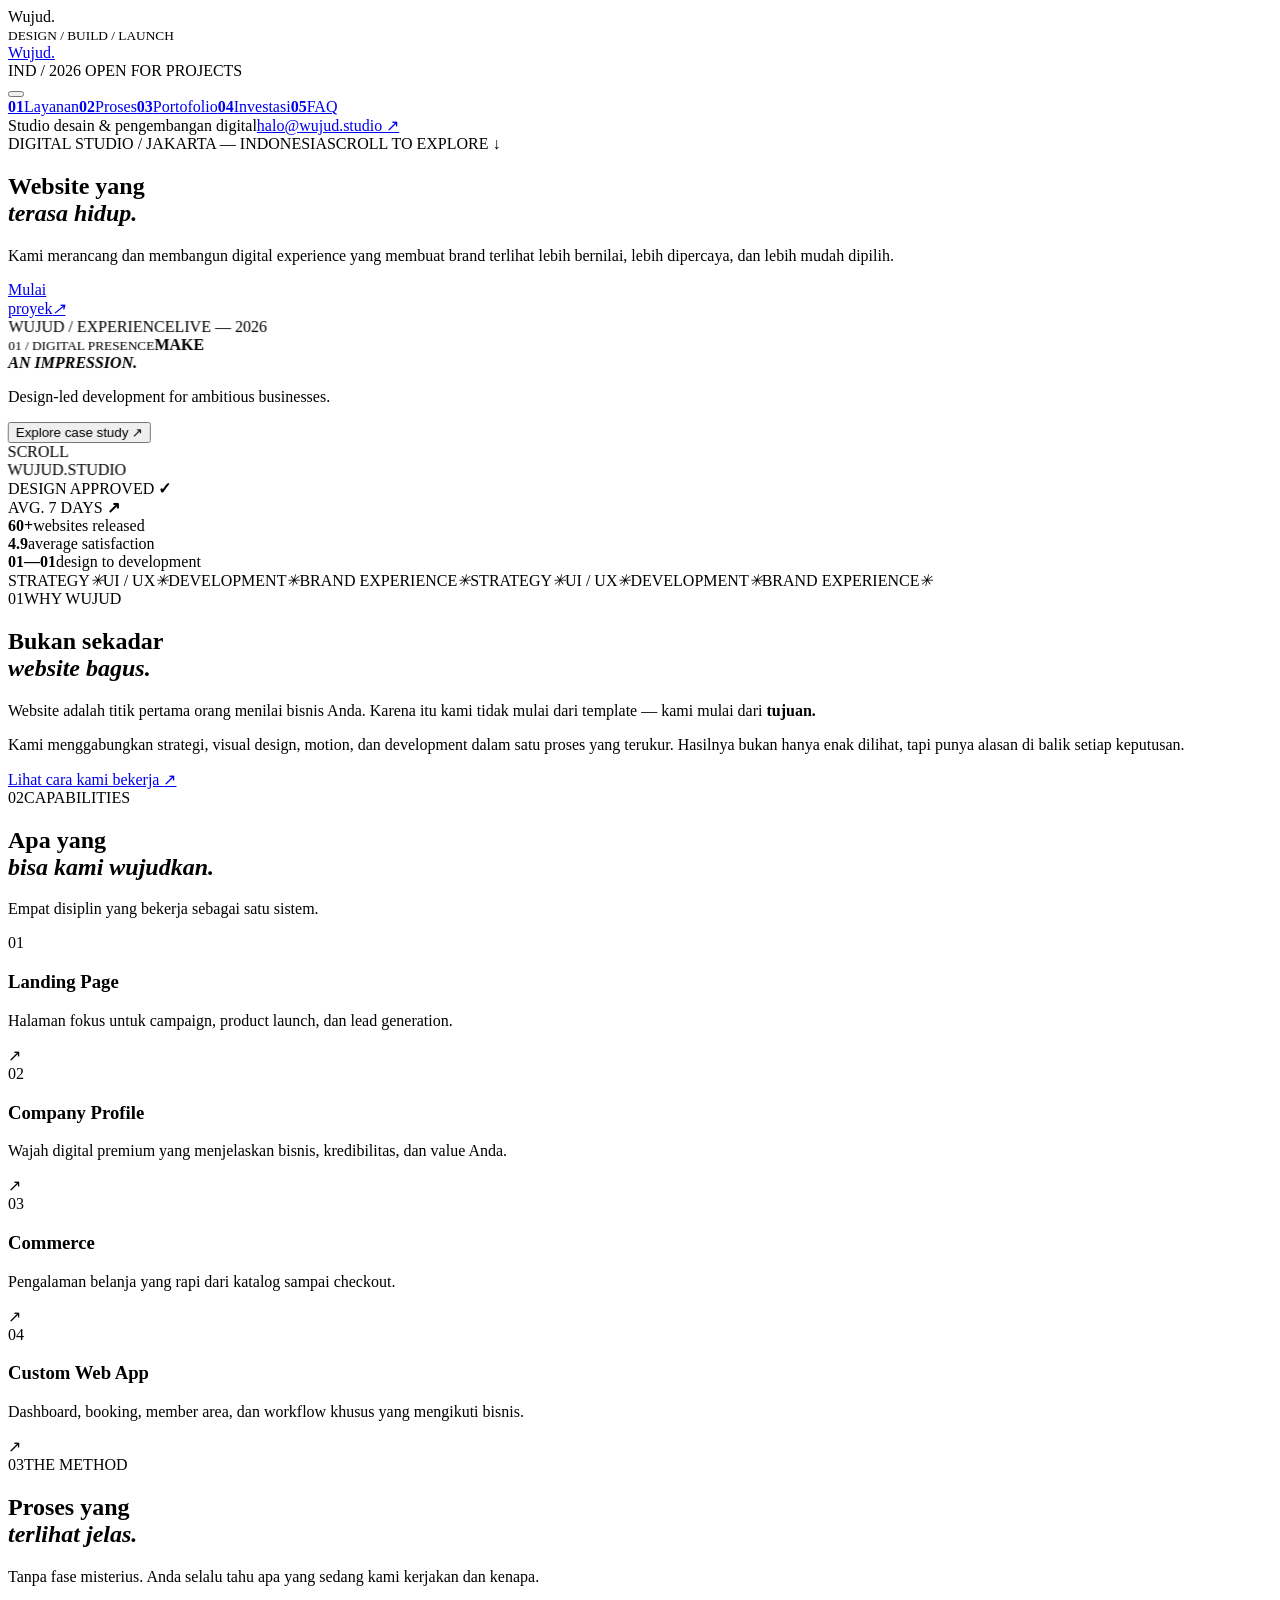
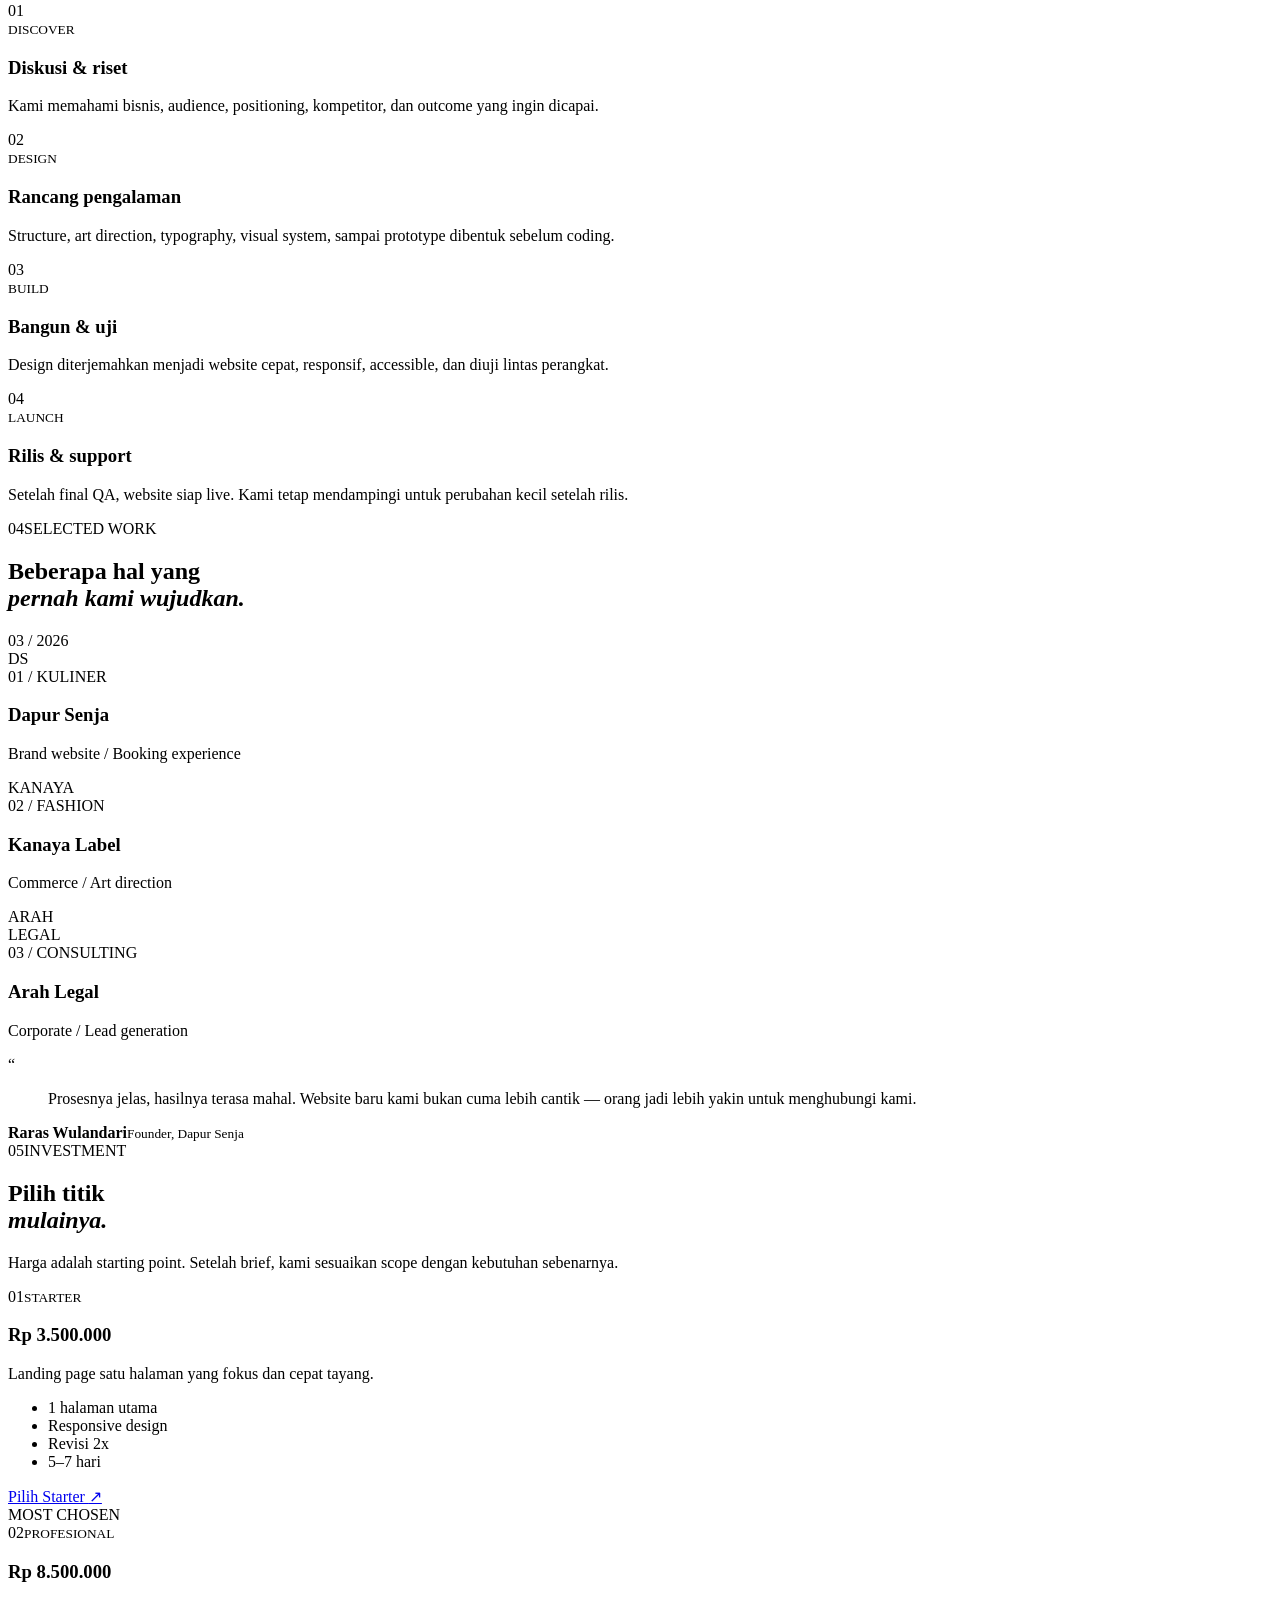
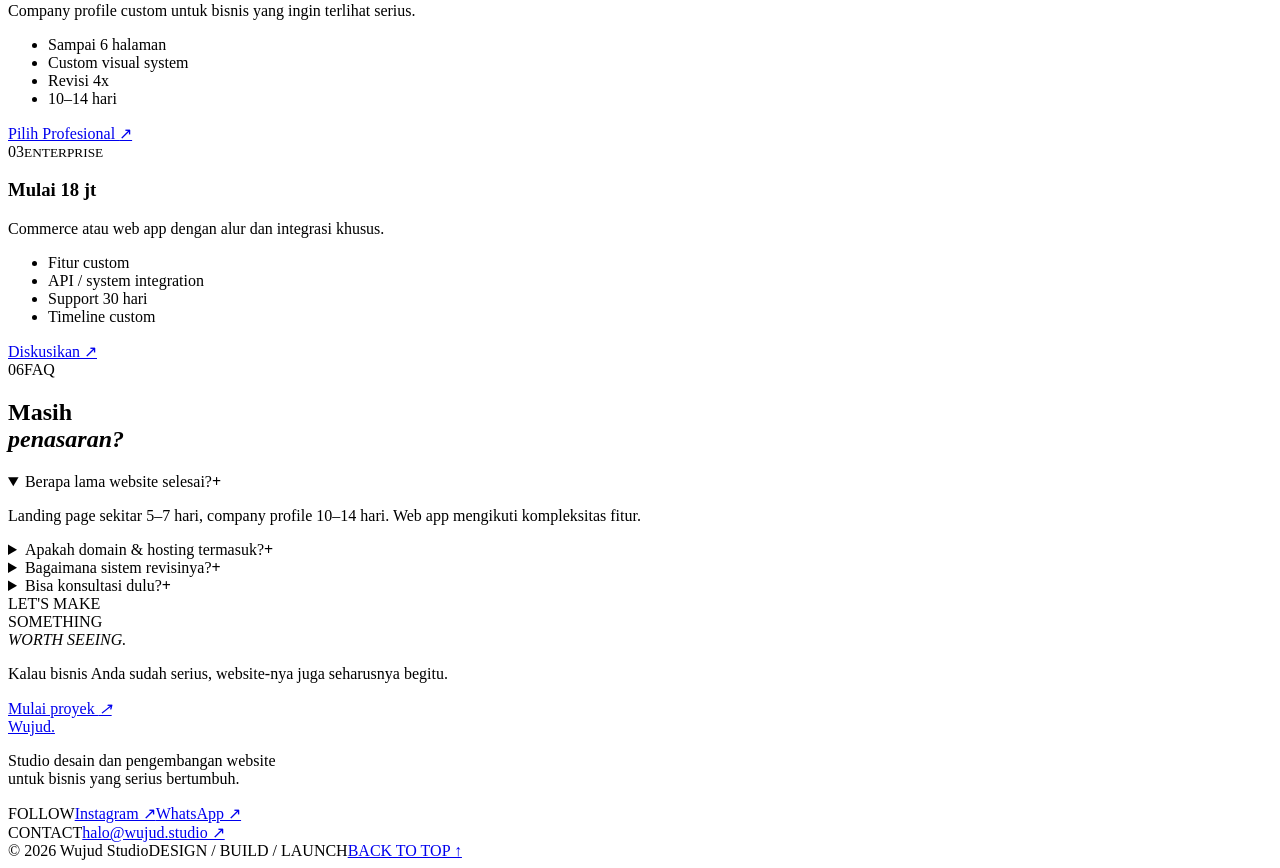
==== commit 83434329: "Fix HTML structure and update stylesheet links" ====
--- a/index.html
+++ b/index.html
@@ -1,4 +1,4 @@
-<!doctype html><html lang="id"><head><meta charset="utf-8"><meta name="viewport" content="width=device-width,initial-scale=1"><meta name="theme-color" content="#090909"><title>Wujud — Digital Studio</title><meta name="description" content="Wujud merancang dan membangun website premium untuk bisnis yang serius bertumbuh."><link rel="preconnect" href="https://fonts.googleapis.com"><link rel="preconnect" href="https://fonts.gstatic.com" crossorigin><link href="https://fonts.googleapis.com/css2?family=DM+Mono:wght@400;500&family=Manrope:wght@400;500;600;700;800&family=Playfair+Display:ital,wght@0,500;0,600;1,500;1,600&display=swap" rel="stylesheet"><link rel="stylesheet" href="style2.css"></head><body>
+<!doctype html><html lang="id"><head><meta charset="utf-8"><meta name="viewport" content="width=device-width,initial-scale=1"><meta name="theme-color" content="#090909"><title>Wujud — Digital Studio</title><meta name="description" content="Wujud merancang dan membangun website premium untuk bisnis yang serius bertumbuh."><link rel="preconnect" href="https://fonts.googleapis.com"><link rel="preconnect" href="https://fonts.gstatic.com" crossorigin><link href="https://fonts.googleapis.com/css2?family=DM+Mono:wght@400;500&family=Manrope:wght@400;500;600;700;800&family=Playfair+Display:ital,wght@0,500;0,600;1,500;1,600&display=swap" rel="stylesheet"><link rel="stylesheet" href="style.css"></head><body>
 <div class="loader" id="loader"><div class="loader-word">Wujud<span>.</span></div><div class="loader-line"><i></i></div><small>DESIGN / BUILD / LAUNCH</small></div><div class="grain"></div><div class="cursor" id="cursor"></div><div class="cursor-ring" id="cursorRing"></div><div class="progress"><i id="progress"></i></div>
 <header class="nav" id="nav"><div class="nav-inner"><a class="logo magnetic" href="#top">Wujud<span>.</span></a><div class="nav-meta"><span>IND / 2026</span><span class="status"><i></i> OPEN FOR PROJECTS</span></div><button class="menu magnetic" id="menu" aria-label="Buka menu" aria-expanded="false"><span></span><span></span></button></div></header>
 <div class="menu-panel" id="menuPanel"><div class="menu-noise"></div><nav><a href="#layanan"><b>01</b>Layanan</a><a href="#proses"><b>02</b>Proses</a><a href="#portofolio"><b>03</b>Portofolio</a><a href="#harga"><b>04</b>Investasi</a><a href="#faq"><b>05</b>FAQ</a></nav><div class="menu-bottom"><span>Studio desain & pengembangan digital</span><a href="mailto:halo@wujud.studio">halo@wujud.studio ↗</a></div></div>
